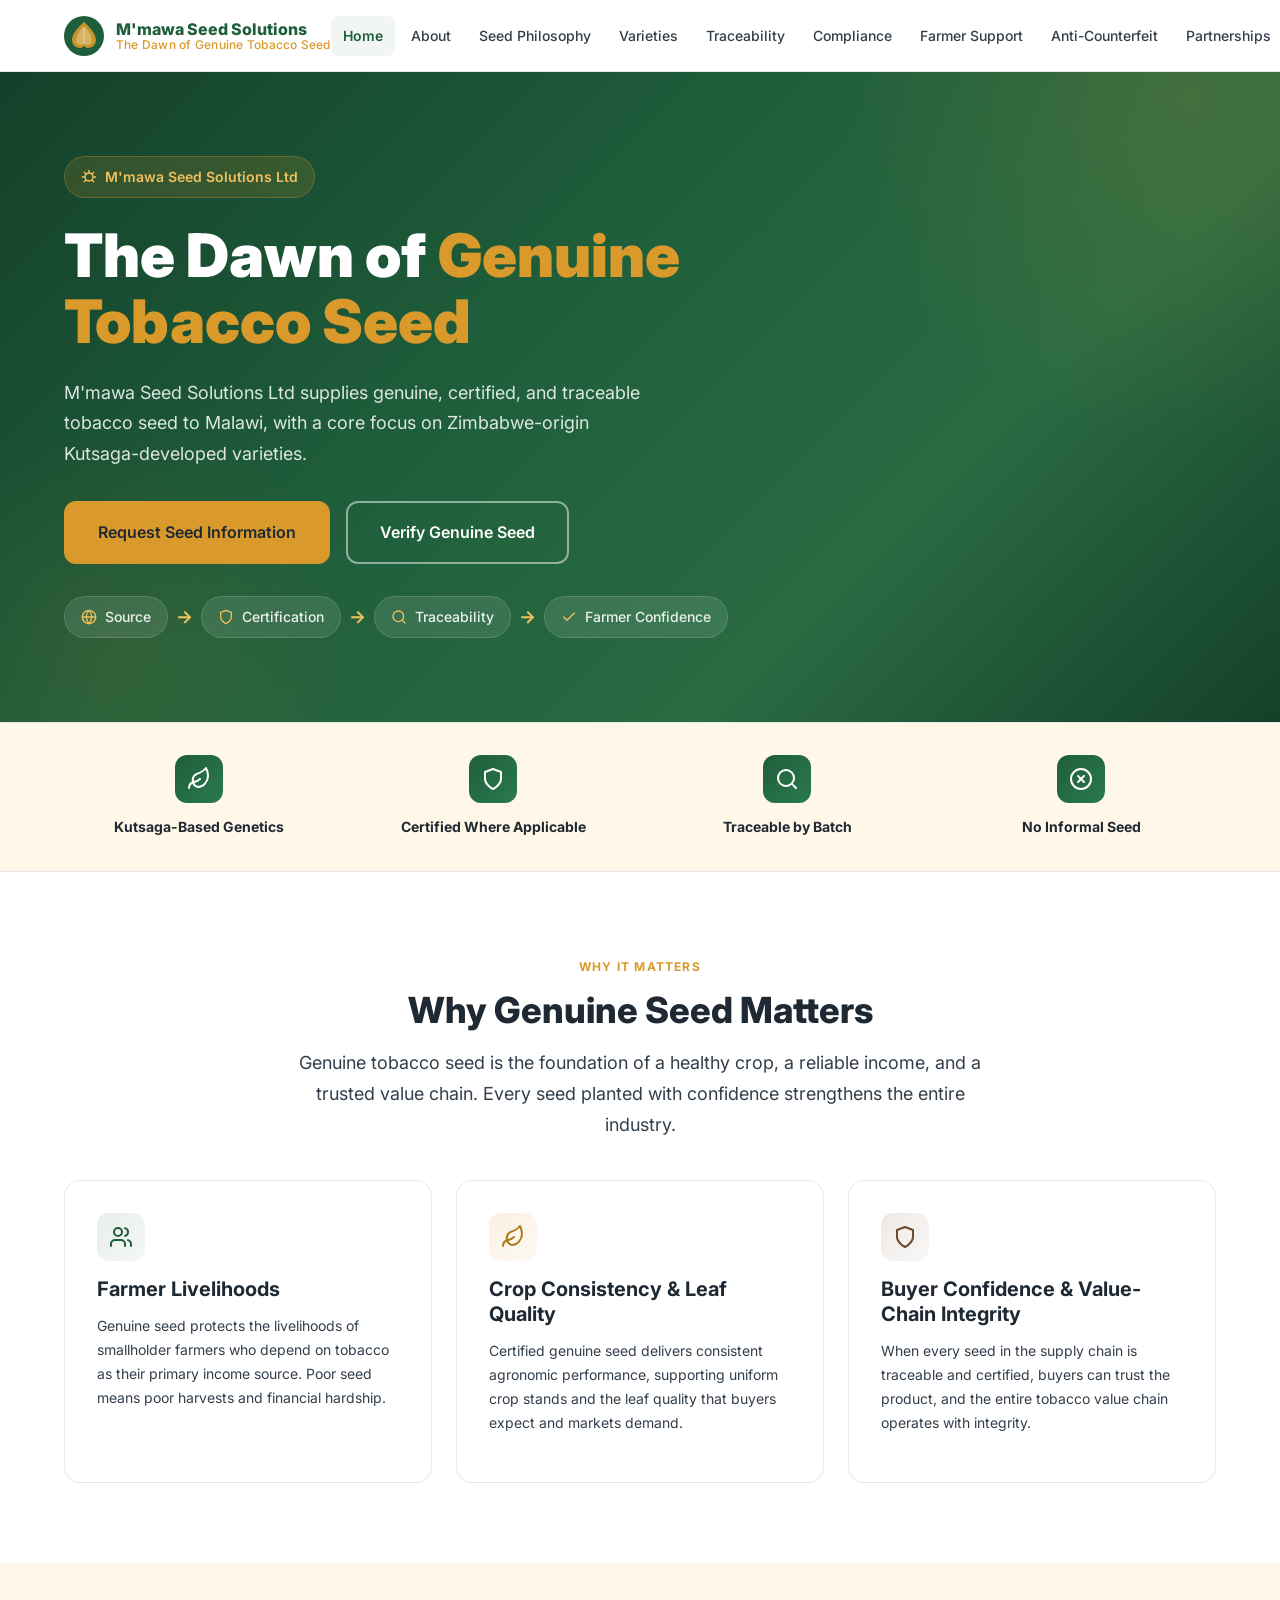
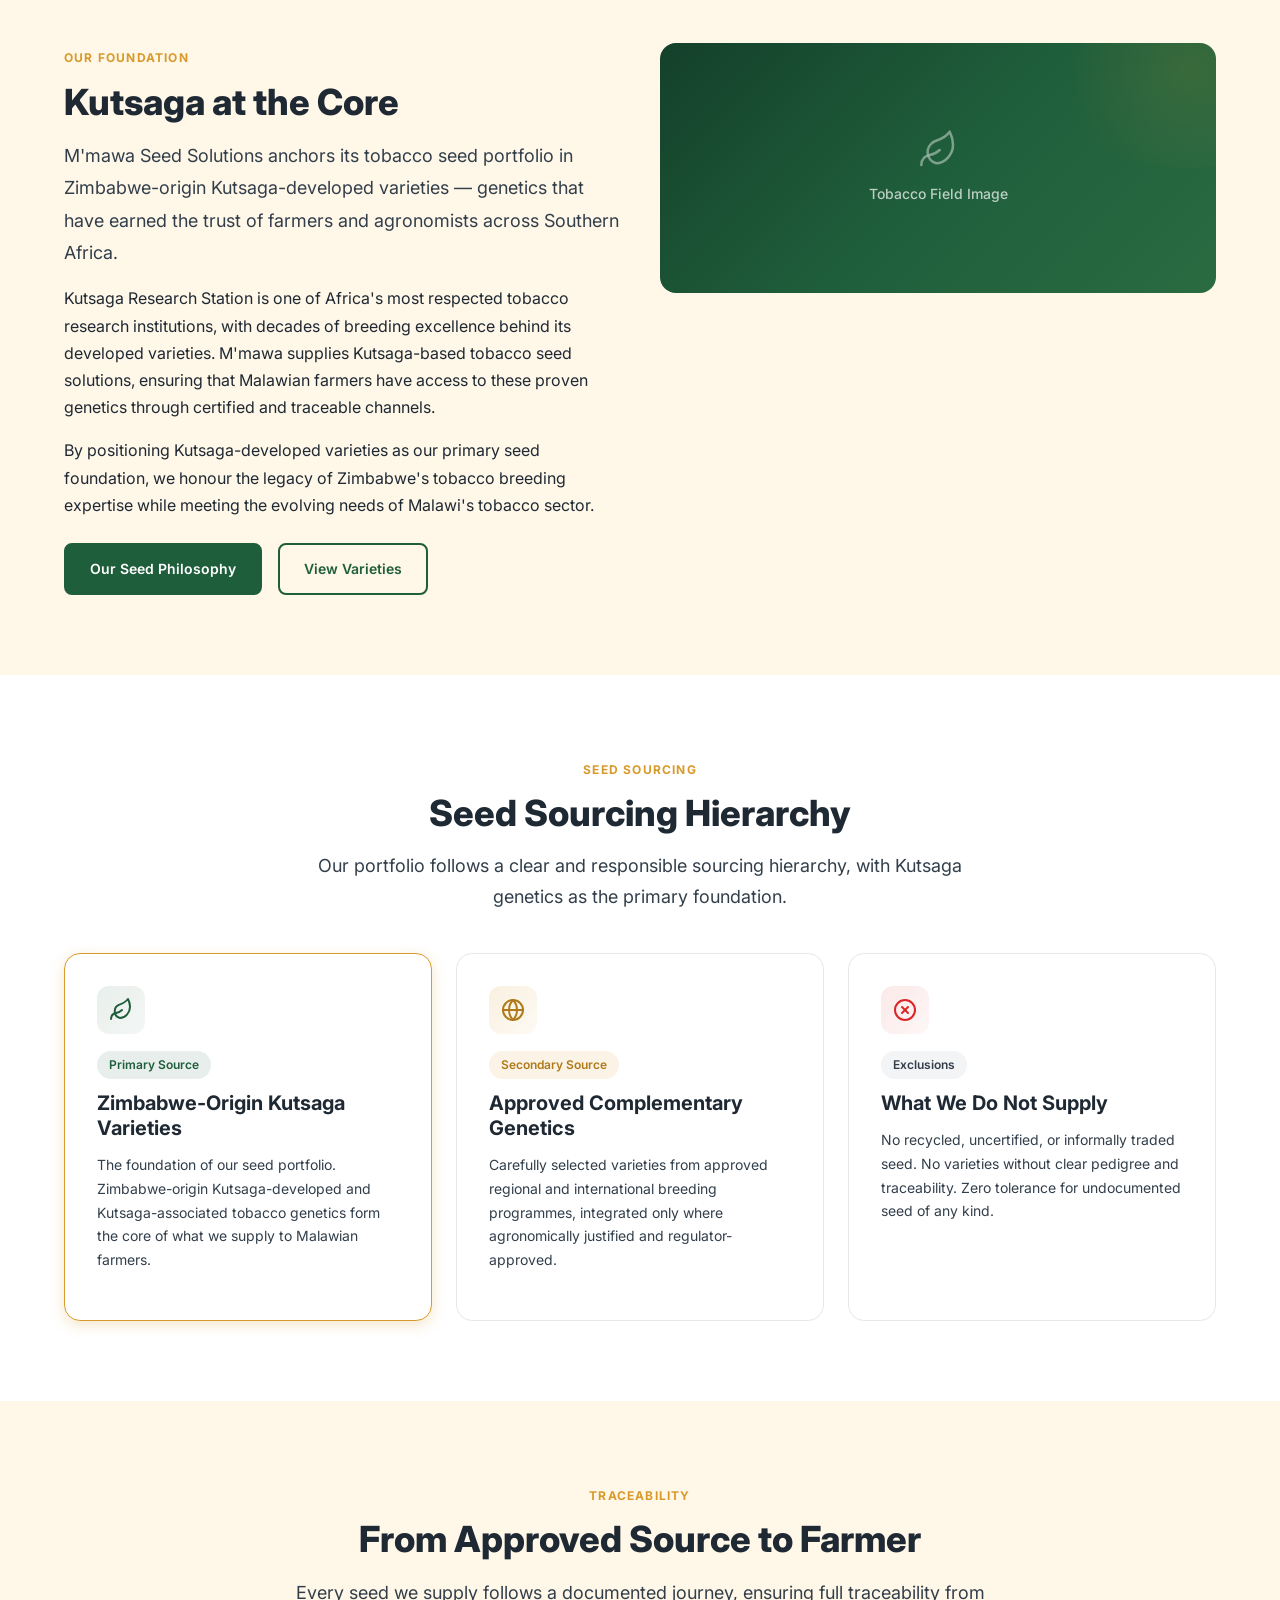
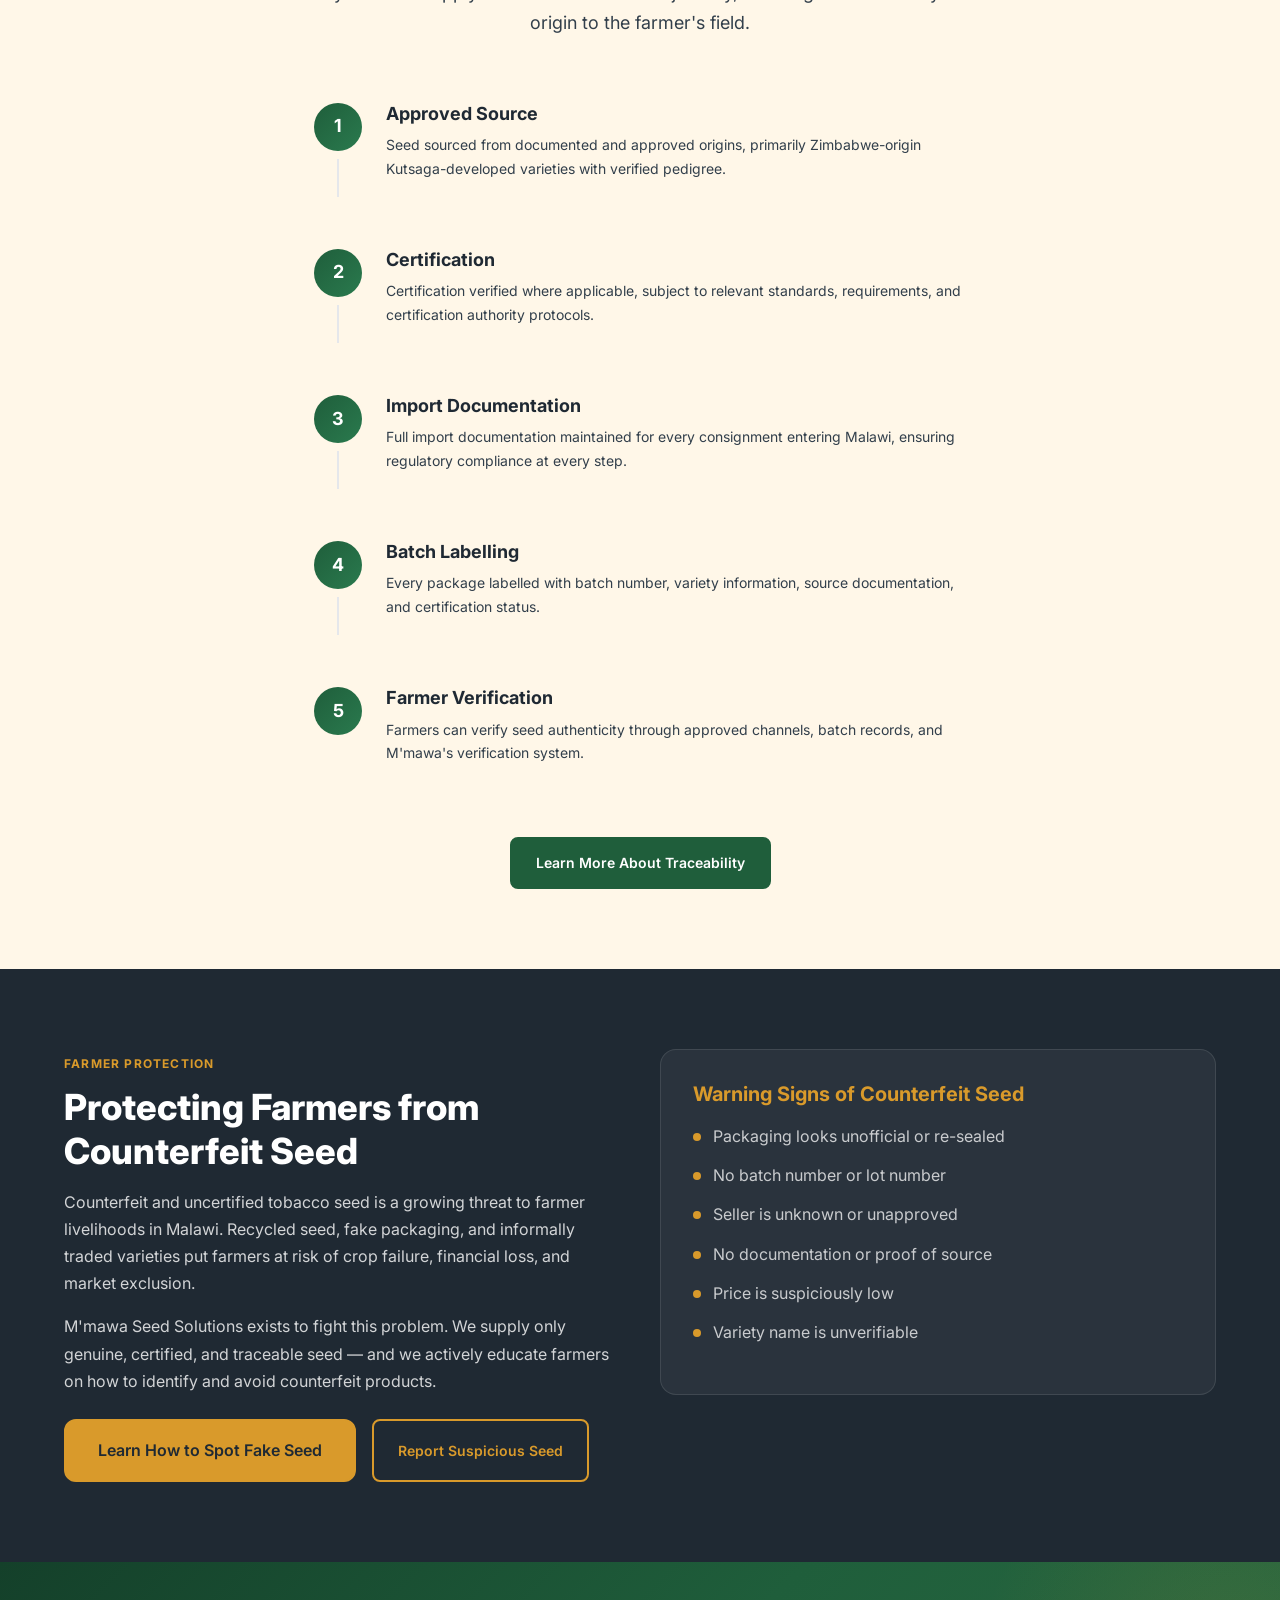
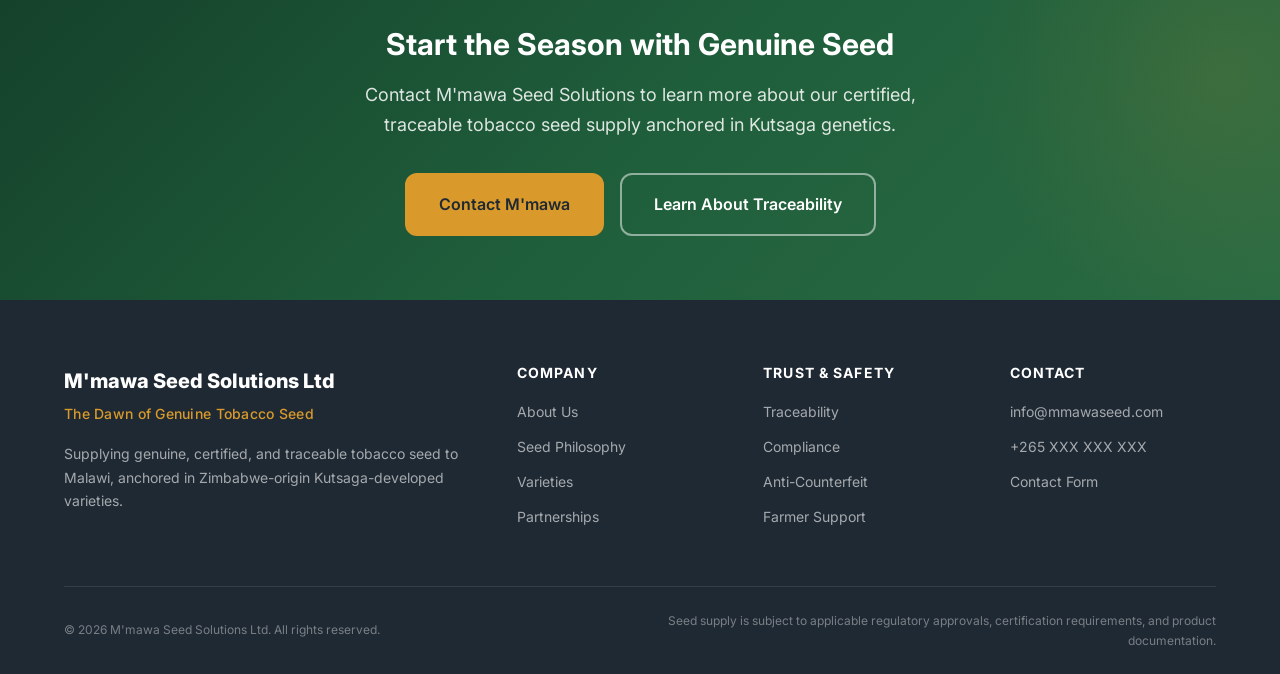
==== index.html @ 9f362e1d "Initial commit: Complete website for M'mawa Seed Solutions" ====
<!DOCTYPE html>
<html lang="en">
<head>
  <meta charset="UTF-8">
  <meta name="viewport" content="width=device-width, initial-scale=1.0">
  <title>M'mawa Seed Solutions Ltd | The Dawn of Genuine Tobacco Seed</title>
  <meta name="description" content="M'mawa Seed Solutions Ltd supplies genuine, certified, and traceable tobacco seed to Malawi, anchored in Zimbabwe-origin Kutsaga-developed varieties.">
  <meta property="og:title" content="M'mawa Seed Solutions Ltd | The Dawn of Genuine Tobacco Seed">
  <meta property="og:description" content="M'mawa Seed Solutions Ltd supplies genuine, certified, and traceable tobacco seed to Malawi, anchored in Zimbabwe-origin Kutsaga-developed varieties.">
  <meta property="og:type" content="website">
  <link rel="canonical" href="https://mmawaseed.com/index.html">
  <link rel="preconnect" href="https://fonts.googleapis.com">
  <link rel="preconnect" href="https://fonts.gstatic.com" crossorigin>
  <link href="https://fonts.googleapis.com/css2?family=Inter:wght@300;400;500;600;700;800;900&display=swap" rel="stylesheet">
  <link rel="stylesheet" href="assets/css/styles.css">
</head>
<body>
  <a href="#main-content" class="skip-link">Skip to main content</a>

  <!-- ══════════════════════════════════════════════════════════
       HEADER
       ══════════════════════════════════════════════════════════ -->
  <header class="site-header" role="banner">
    <div class="header-inner">
      <a href="index.html" class="logo" aria-label="M'mawa Seed Solutions - Home">
        <svg class="logo-icon" viewBox="0 0 40 40" fill="none" xmlns="http://www.w3.org/2000/svg" aria-hidden="true">
          <circle cx="20" cy="20" r="20" fill="#1F5E3B"/>
          <path d="M20 6C20 6 8 16 8 24C8 28.4183 11.5817 32 16 32C18.5 32 20 30 20 30C20 30 21.5 32 24 32C28.4183 32 32 28.4183 32 24C32 16 20 6 20 6Z" fill="#D99A2B" opacity="0.9"/>
          <path d="M20 10C20 10 12 18 12 24C12 26.7614 14.2386 29 17 29C18.8 29 20 27.5 20 27.5C20 27.5 21.2 29 23 29C25.7614 29 28 26.7614 28 24C28 18 20 10 20 10Z" fill="#FFF7E8" opacity="0.3"/>
          <line x1="20" y1="12" x2="20" y2="28" stroke="#FFF7E8" stroke-width="1" opacity="0.5"/>
        </svg>
        <div class="logo-text">
          <span class="logo-name">M'mawa Seed Solutions</span>
          <span class="logo-tagline">The Dawn of Genuine Tobacco Seed</span>
        </div>
      </a>

      <nav class="main-nav" role="navigation" aria-label="Main navigation">
        <ul>
          <li><a href="index.html">Home</a></li>
          <li><a href="about.html">About</a></li>
          <li><a href="seed-philosophy.html">Seed Philosophy</a></li>
          <li><a href="varieties.html">Varieties</a></li>
          <li><a href="traceability.html">Traceability</a></li>
          <li><a href="compliance.html">Compliance</a></li>
          <li><a href="farmer-support.html">Farmer Support</a></li>
          <li><a href="anti-counterfeit.html">Anti-Counterfeit</a></li>
          <li><a href="partnerships.html">Partnerships</a></li>
          <li><a href="contact.html">Contact</a></li>
        </ul>
      </nav>

      <button class="hamburger" id="hamburger" aria-label="Toggle navigation menu" aria-expanded="false" aria-controls="mobile-nav">
        <span></span>
        <span></span>
        <span></span>
      </button>
    </div>

    <nav class="mobile-nav" id="mobile-nav" role="navigation" aria-label="Mobile navigation">
      <ul>
        <li><a href="index.html">Home</a></li>
        <li><a href="about.html">About</a></li>
        <li><a href="seed-philosophy.html">Seed Philosophy</a></li>
        <li><a href="varieties.html">Varieties</a></li>
        <li><a href="traceability.html">Traceability</a></li>
        <li><a href="compliance.html">Compliance</a></li>
        <li><a href="farmer-support.html">Farmer Support</a></li>
        <li><a href="anti-counterfeit.html">Anti-Counterfeit</a></li>
        <li><a href="partnerships.html">Partnerships</a></li>
        <li><a href="contact.html">Contact</a></li>
      </ul>
    </nav>
  </header>

  <!-- ══════════════════════════════════════════════════════════
       MAIN CONTENT
       ══════════════════════════════════════════════════════════ -->
  <main id="main-content">

    <!-- ── HERO ─────────────────────────────────────────────── -->
    <section class="hero" aria-labelledby="hero-heading">
      <div class="hero-content">
        <div class="hero-label" aria-hidden="true">
          <svg xmlns="http://www.w3.org/2000/svg" width="16" height="16" viewBox="0 0 24 24" fill="none" stroke="currentColor" stroke-width="2" stroke-linecap="round" stroke-linejoin="round"><path d="M12 2v4"/><path d="m4.93 4.93 2.83 2.83"/><path d="M2 12h4"/><path d="m4.93 19.07 2.83-2.83"/><path d="M12 18a6 6 0 1 0 0-12 6 6 0 0 0 0 12z"/><path d="m19.07 4.93-2.83 2.83"/><path d="M22 12h-4"/><path d="m19.07 19.07-2.83-2.83"/></svg>
          M'mawa Seed Solutions Ltd
        </div>
        <h1 id="hero-heading">The Dawn of <span>Genuine Tobacco Seed</span></h1>
        <p class="hero-subtitle">M'mawa Seed Solutions Ltd supplies genuine, certified, and traceable tobacco seed to Malawi, with a core focus on Zimbabwe-origin Kutsaga-developed varieties.</p>
        <div class="btn-group">
          <a href="contact.html" class="btn btn--primary btn--large">Request Seed Information</a>
          <a href="traceability.html" class="btn btn--outline-light btn--large">Verify Genuine Seed</a>
        </div>

        <!-- Pipeline flow -->
        <div class="hero-pipeline" aria-label="Seed supply pipeline: Source to Certification to Traceability to Farmer Confidence">
          <div class="pipeline-step">
            <svg xmlns="http://www.w3.org/2000/svg" width="16" height="16" viewBox="0 0 24 24" fill="none" stroke="currentColor" stroke-width="2" stroke-linecap="round" stroke-linejoin="round"><circle cx="12" cy="12" r="10"/><path d="M12 2a14.5 14.5 0 0 0 0 20 14.5 14.5 0 0 0 0-20"/><path d="M2 12h20"/></svg>
            Source
          </div>
          <span class="pipeline-arrow" aria-hidden="true">→</span>
          <div class="pipeline-step">
            <svg xmlns="http://www.w3.org/2000/svg" width="16" height="16" viewBox="0 0 24 24" fill="none" stroke="currentColor" stroke-width="2" stroke-linecap="round" stroke-linejoin="round"><path d="M12 22s8-4 8-10V5l-8-3-8 3v7c0 6 8 10 8 10z"/></svg>
            Certification
          </div>
          <span class="pipeline-arrow" aria-hidden="true">→</span>
          <div class="pipeline-step">
            <svg xmlns="http://www.w3.org/2000/svg" width="16" height="16" viewBox="0 0 24 24" fill="none" stroke="currentColor" stroke-width="2" stroke-linecap="round" stroke-linejoin="round"><circle cx="11" cy="11" r="8"/><line x1="21" y1="21" x2="16.65" y2="16.65"/></svg>
            Traceability
          </div>
          <span class="pipeline-arrow" aria-hidden="true">→</span>
          <div class="pipeline-step">
            <svg xmlns="http://www.w3.org/2000/svg" width="16" height="16" viewBox="0 0 24 24" fill="none" stroke="currentColor" stroke-width="2" stroke-linecap="round" stroke-linejoin="round"><polyline points="20 6 9 17 4 12"/></svg>
            Farmer Confidence
          </div>
        </div>
      </div>
    </section>

    <!-- ── TRUST STRIP ──────────────────────────────────────── -->
    <section class="trust-strip" aria-label="Trust indicators">
      <div class="container">
        <div class="trust-badges">
          <div class="trust-badge reveal">
            <div class="trust-badge-icon">
              <svg xmlns="http://www.w3.org/2000/svg" width="24" height="24" viewBox="0 0 24 24" fill="none" stroke="currentColor" stroke-width="2" stroke-linecap="round" stroke-linejoin="round"><path d="M11 20A7 7 0 0 1 9.8 6.9C15.5 4.9 17 3.5 19 1c1 2 2 4.5 2 8 0 5.5-4.78 11-10 11Z"/><path d="M2 21c0-3 1.85-5.36 5.08-6C9.5 14.52 12 13 13 12"/></svg>
            </div>
            <span class="trust-badge-title">Kutsaga-Based Genetics</span>
          </div>
          <div class="trust-badge reveal">
            <div class="trust-badge-icon">
              <svg xmlns="http://www.w3.org/2000/svg" width="24" height="24" viewBox="0 0 24 24" fill="none" stroke="currentColor" stroke-width="2" stroke-linecap="round" stroke-linejoin="round"><path d="M12 22s8-4 8-10V5l-8-3-8 3v7c0 6 8 10 8 10z"/></svg>
            </div>
            <span class="trust-badge-title">Certified Where Applicable</span>
          </div>
          <div class="trust-badge reveal">
            <div class="trust-badge-icon">
              <svg xmlns="http://www.w3.org/2000/svg" width="24" height="24" viewBox="0 0 24 24" fill="none" stroke="currentColor" stroke-width="2" stroke-linecap="round" stroke-linejoin="round"><circle cx="11" cy="11" r="8"/><line x1="21" y1="21" x2="16.65" y2="16.65"/></svg>
            </div>
            <span class="trust-badge-title">Traceable by Batch</span>
          </div>
          <div class="trust-badge reveal">
            <div class="trust-badge-icon">
              <svg xmlns="http://www.w3.org/2000/svg" width="24" height="24" viewBox="0 0 24 24" fill="none" stroke="currentColor" stroke-width="2" stroke-linecap="round" stroke-linejoin="round"><circle cx="12" cy="12" r="10"/><path d="m15 9-6 6"/><path d="m9 9 6 6"/></svg>
            </div>
            <span class="trust-badge-title">No Informal Seed</span>
          </div>
        </div>
      </div>
    </section>

    <!-- ── WHY GENUINE SEED MATTERS ─────────────────────────── -->
    <section class="section" aria-labelledby="why-genuine-heading">
      <div class="container">
        <div class="text-center reveal">
          <span class="section-label">Why It Matters</span>
          <h2 class="section-title" id="why-genuine-heading">Why Genuine Seed Matters</h2>
          <p class="section-subtitle centered">Genuine tobacco seed is the foundation of a healthy crop, a reliable income, and a trusted value chain. Every seed planted with confidence strengthens the entire industry.</p>
        </div>

        <div class="card-grid card-grid--3" style="margin-top: var(--space-10);">
          <div class="card reveal">
            <div class="card-icon">
              <svg xmlns="http://www.w3.org/2000/svg" width="24" height="24" viewBox="0 0 24 24" fill="none" stroke="currentColor" stroke-width="2" stroke-linecap="round" stroke-linejoin="round"><path d="M16 21v-2a4 4 0 0 0-4-4H6a4 4 0 0 0-4 4v2"/><circle cx="9" cy="7" r="4"/><path d="M22 21v-2a4 4 0 0 0-3-3.87"/><path d="M16 3.13a4 4 0 0 1 0 7.75"/></svg>
            </div>
            <h3>Farmer Livelihoods</h3>
            <p>Genuine seed protects the livelihoods of smallholder farmers who depend on tobacco as their primary income source. Poor seed means poor harvests and financial hardship.</p>
          </div>
          <div class="card reveal">
            <div class="card-icon card-icon--gold">
              <svg xmlns="http://www.w3.org/2000/svg" width="24" height="24" viewBox="0 0 24 24" fill="none" stroke="currentColor" stroke-width="2" stroke-linecap="round" stroke-linejoin="round"><path d="M11 20A7 7 0 0 1 9.8 6.9C15.5 4.9 17 3.5 19 1c1 2 2 4.5 2 8 0 5.5-4.78 11-10 11Z"/><path d="M2 21c0-3 1.85-5.36 5.08-6C9.5 14.52 12 13 13 12"/></svg>
            </div>
            <h3>Crop Consistency &amp; Leaf Quality</h3>
            <p>Certified genuine seed delivers consistent agronomic performance, supporting uniform crop stands and the leaf quality that buyers expect and markets demand.</p>
          </div>
          <div class="card reveal">
            <div class="card-icon card-icon--brown">
              <svg xmlns="http://www.w3.org/2000/svg" width="24" height="24" viewBox="0 0 24 24" fill="none" stroke="currentColor" stroke-width="2" stroke-linecap="round" stroke-linejoin="round"><path d="M12 22s8-4 8-10V5l-8-3-8 3v7c0 6 8 10 8 10z"/></svg>
            </div>
            <h3>Buyer Confidence &amp; Value-Chain Integrity</h3>
            <p>When every seed in the supply chain is traceable and certified, buyers can trust the product, and the entire tobacco value chain operates with integrity.</p>
          </div>
        </div>
      </div>
    </section>

    <!-- ── KUTSAGA AT THE CORE ──────────────────────────────── -->
    <section class="section section--cream" aria-labelledby="kutsaga-heading">
      <div class="container">
        <div class="layout-2col">
          <div class="reveal">
            <span class="section-label">Our Foundation</span>
            <h2 class="section-title" id="kutsaga-heading">Kutsaga at the Core</h2>
            <p class="lead">M'mawa Seed Solutions anchors its tobacco seed portfolio in Zimbabwe-origin Kutsaga-developed varieties — genetics that have earned the trust of farmers and agronomists across Southern Africa.</p>
            <p>Kutsaga Research Station is one of Africa's most respected tobacco research institutions, with decades of breeding excellence behind its developed varieties. M'mawa supplies Kutsaga-based tobacco seed solutions, ensuring that Malawian farmers have access to these proven genetics through certified and traceable channels.</p>
            <p>By positioning Kutsaga-developed varieties as our primary seed foundation, we honour the legacy of Zimbabwe's tobacco breeding expertise while meeting the evolving needs of Malawi's tobacco sector.</p>
            <div class="btn-group" style="margin-top: var(--space-6);">
              <a href="seed-philosophy.html" class="btn btn--secondary">Our Seed Philosophy</a>
              <a href="varieties.html" class="btn btn--outline">View Varieties</a>
            </div>
          </div>
          <div class="reveal">
            <div class="img-placeholder" role="img" aria-label="Tobacco field image placeholder">
              <svg xmlns="http://www.w3.org/2000/svg" width="40" height="40" viewBox="0 0 24 24" fill="none" stroke="currentColor" stroke-width="1.5" stroke-linecap="round" stroke-linejoin="round"><path d="M11 20A7 7 0 0 1 9.8 6.9C15.5 4.9 17 3.5 19 1c1 2 2 4.5 2 8 0 5.5-4.78 11-10 11Z"/><path d="M2 21c0-3 1.85-5.36 5.08-6C9.5 14.52 12 13 13 12"/></svg>
              <span>Tobacco Field Image</span>
            </div>
          </div>
        </div>
      </div>
    </section>

    <!-- ── SEED SOURCING HIERARCHY ──────────────────────────── -->
    <section class="section" aria-labelledby="sourcing-heading">
      <div class="container">
        <div class="text-center reveal">
          <span class="section-label">Seed Sourcing</span>
          <h2 class="section-title" id="sourcing-heading">Seed Sourcing Hierarchy</h2>
          <p class="section-subtitle centered">Our portfolio follows a clear and responsible sourcing hierarchy, with Kutsaga genetics as the primary foundation.</p>
        </div>

        <div class="card-grid card-grid--3" style="margin-top: var(--space-10);">
          <!-- Primary Source -->
          <div class="card card--highlighted reveal">
            <div class="card-icon">
              <svg xmlns="http://www.w3.org/2000/svg" width="24" height="24" viewBox="0 0 24 24" fill="none" stroke="currentColor" stroke-width="2" stroke-linecap="round" stroke-linejoin="round"><path d="M11 20A7 7 0 0 1 9.8 6.9C15.5 4.9 17 3.5 19 1c1 2 2 4.5 2 8 0 5.5-4.78 11-10 11Z"/><path d="M2 21c0-3 1.85-5.36 5.08-6C9.5 14.52 12 13 13 12"/></svg>
            </div>
            <span class="card-tag card-tag--green">Primary Source</span>
            <h3>Zimbabwe-Origin Kutsaga Varieties</h3>
            <p>The foundation of our seed portfolio. Zimbabwe-origin Kutsaga-developed and Kutsaga-associated tobacco genetics form the core of what we supply to Malawian farmers.</p>
          </div>

          <!-- Secondary Source -->
          <div class="card reveal">
            <div class="card-icon card-icon--gold">
              <svg xmlns="http://www.w3.org/2000/svg" width="24" height="24" viewBox="0 0 24 24" fill="none" stroke="currentColor" stroke-width="2" stroke-linecap="round" stroke-linejoin="round"><circle cx="12" cy="12" r="10"/><path d="M12 2a14.5 14.5 0 0 0 0 20 14.5 14.5 0 0 0 0-20"/><path d="M2 12h20"/></svg>
            </div>
            <span class="card-tag card-tag--gold">Secondary Source</span>
            <h3>Approved Complementary Genetics</h3>
            <p>Carefully selected varieties from approved regional and international breeding programmes, integrated only where agronomically justified and regulator-approved.</p>
          </div>

          <!-- Exclusions -->
          <div class="card reveal">
            <div class="card-icon card-icon--red">
              <svg xmlns="http://www.w3.org/2000/svg" width="24" height="24" viewBox="0 0 24 24" fill="none" stroke="currentColor" stroke-width="2" stroke-linecap="round" stroke-linejoin="round"><circle cx="12" cy="12" r="10"/><path d="m15 9-6 6"/><path d="m9 9 6 6"/></svg>
            </div>
            <span class="card-tag card-tag--gray">Exclusions</span>
            <h3>What We Do Not Supply</h3>
            <p>No recycled, uncertified, or informally traded seed. No varieties without clear pedigree and traceability. Zero tolerance for undocumented seed of any kind.</p>
          </div>
        </div>
      </div>
    </section>

    <!-- ── TRACEABILITY PROCESS ─────────────────────────────── -->
    <section class="section section--cream" aria-labelledby="trace-heading">
      <div class="container">
        <div class="text-center reveal">
          <span class="section-label">Traceability</span>
          <h2 class="section-title" id="trace-heading">From Approved Source to Farmer</h2>
          <p class="section-subtitle centered">Every seed we supply follows a documented journey, ensuring full traceability from origin to the farmer's field.</p>
        </div>

        <div class="process" style="max-width: 700px; margin: var(--space-10) auto 0;">
          <div class="process-step reveal">
            <div class="process-step-marker">
              <div class="process-step-number">1</div>
              <div class="process-step-line"></div>
            </div>
            <div class="process-step-content">
              <h3>Approved Source</h3>
              <p>Seed sourced from documented and approved origins, primarily Zimbabwe-origin Kutsaga-developed varieties with verified pedigree.</p>
            </div>
          </div>
          <div class="process-step reveal">
            <div class="process-step-marker">
              <div class="process-step-number">2</div>
              <div class="process-step-line"></div>
            </div>
            <div class="process-step-content">
              <h3>Certification</h3>
              <p>Certification verified where applicable, subject to relevant standards, requirements, and certification authority protocols.</p>
            </div>
          </div>
          <div class="process-step reveal">
            <div class="process-step-marker">
              <div class="process-step-number">3</div>
              <div class="process-step-line"></div>
            </div>
            <div class="process-step-content">
              <h3>Import Documentation</h3>
              <p>Full import documentation maintained for every consignment entering Malawi, ensuring regulatory compliance at every step.</p>
            </div>
          </div>
          <div class="process-step reveal">
            <div class="process-step-marker">
              <div class="process-step-number">4</div>
              <div class="process-step-line"></div>
            </div>
            <div class="process-step-content">
              <h3>Batch Labelling</h3>
              <p>Every package labelled with batch number, variety information, source documentation, and certification status.</p>
            </div>
          </div>
          <div class="process-step reveal">
            <div class="process-step-marker">
              <div class="process-step-number">5</div>
              <div class="process-step-line"></div>
            </div>
            <div class="process-step-content">
              <h3>Farmer Verification</h3>
              <p>Farmers can verify seed authenticity through approved channels, batch records, and M'mawa's verification system.</p>
            </div>
          </div>
        </div>

        <div class="text-center reveal" style="margin-top: var(--space-8);">
          <a href="traceability.html" class="btn btn--secondary">Learn More About Traceability</a>
        </div>
      </div>
    </section>

    <!-- ── PROTECTING FARMERS FROM COUNTERFEIT SEED ─────────── -->
    <section class="section section--dark" aria-labelledby="counterfeit-heading">
      <div class="container">
        <div class="layout-2col">
          <div class="reveal">
            <span class="section-label">Farmer Protection</span>
            <h2 class="section-title" id="counterfeit-heading" style="color: var(--white);">Protecting Farmers from Counterfeit Seed</h2>
            <p style="color: rgba(255,255,255,0.8);">Counterfeit and uncertified tobacco seed is a growing threat to farmer livelihoods in Malawi. Recycled seed, fake packaging, and informally traded varieties put farmers at risk of crop failure, financial loss, and market exclusion.</p>
            <p style="color: rgba(255,255,255,0.8);">M'mawa Seed Solutions exists to fight this problem. We supply only genuine, certified, and traceable seed — and we actively educate farmers on how to identify and avoid counterfeit products.</p>
            <div class="btn-group" style="margin-top: var(--space-6);">
              <a href="anti-counterfeit.html" class="btn btn--primary btn--large">Learn How to Spot Fake Seed</a>
              <a href="contact.html" class="btn btn--outline-gold">Report Suspicious Seed</a>
            </div>
          </div>
          <div class="reveal">
            <div class="card" style="background: rgba(255,255,255,0.05); border-color: rgba(255,255,255,0.1);">
              <h3 style="color: var(--dawn-gold); margin-bottom: var(--space-4);">Warning Signs of Counterfeit Seed</h3>
              <ul class="content-list" style="padding-left: 0;">
                <li style="color: rgba(255,255,255,0.75);">Packaging looks unofficial or re-sealed</li>
                <li style="color: rgba(255,255,255,0.75);">No batch number or lot number</li>
                <li style="color: rgba(255,255,255,0.75);">Seller is unknown or unapproved</li>
                <li style="color: rgba(255,255,255,0.75);">No documentation or proof of source</li>
                <li style="color: rgba(255,255,255,0.75);">Price is suspiciously low</li>
                <li style="color: rgba(255,255,255,0.75);">Variety name is unverifiable</li>
              </ul>
            </div>
          </div>
        </div>
      </div>
    </section>

    <!-- ── FINAL CTA ────────────────────────────────────────── -->
    <section class="cta-section" aria-labelledby="final-cta-heading">
      <div class="container text-center">
        <h2 id="final-cta-heading">Start the Season with Genuine Seed</h2>
        <p>Contact M'mawa Seed Solutions to learn more about our certified, traceable tobacco seed supply anchored in Kutsaga genetics.</p>
        <div class="btn-group" style="justify-content: center;">
          <a href="contact.html" class="btn btn--primary btn--large">Contact M'mawa</a>
          <a href="traceability.html" class="btn btn--outline-light btn--large">Learn About Traceability</a>
        </div>
      </div>
    </section>

  </main>

  <!-- ══════════════════════════════════════════════════════════
       FOOTER
       ══════════════════════════════════════════════════════════ -->
  <footer class="site-footer" role="contentinfo">
    <div class="container">
      <div class="footer-grid">
        <div class="footer-brand">
          <div class="logo-name">M'mawa Seed Solutions Ltd</div>
          <div class="logo-tagline">The Dawn of Genuine Tobacco Seed</div>
          <p>Supplying genuine, certified, and traceable tobacco seed to Malawi, anchored in Zimbabwe-origin Kutsaga-developed varieties.</p>
        </div>
        <div>
          <h4 class="footer-heading">Company</h4>
          <ul class="footer-links">
            <li><a href="about.html">About Us</a></li>
            <li><a href="seed-philosophy.html">Seed Philosophy</a></li>
            <li><a href="varieties.html">Varieties</a></li>
            <li><a href="partnerships.html">Partnerships</a></li>
          </ul>
        </div>
        <div>
          <h4 class="footer-heading">Trust &amp; Safety</h4>
          <ul class="footer-links">
            <li><a href="traceability.html">Traceability</a></li>
            <li><a href="compliance.html">Compliance</a></li>
            <li><a href="anti-counterfeit.html">Anti-Counterfeit</a></li>
            <li><a href="farmer-support.html">Farmer Support</a></li>
          </ul>
        </div>
        <div>
          <h4 class="footer-heading">Contact</h4>
          <ul class="footer-links">
            <li><a href="mailto:info@mmawaseed.com">info@mmawaseed.com</a></li>
            <li><a href="tel:+265XXXXXXXX">+265 XXX XXX XXX</a></li>
            <li><a href="contact.html">Contact Form</a></li>
          </ul>
        </div>
      </div>
      <div class="footer-bottom">
        <div class="footer-copyright">
          &copy; <span class="js-year"></span> M'mawa Seed Solutions Ltd. All rights reserved.
        </div>
        <div class="footer-compliance">
          Seed supply is subject to applicable regulatory approvals, certification requirements, and product documentation.
        </div>
      </div>
    </div>
  </footer>

  <script src="assets/js/main.js"></script>
</body>
</html>
---- assets/css/styles.css ----
/* ============================================================
   M'mawa Seed Solutions Ltd — Master Stylesheet
   The Dawn of Genuine Tobacco Seed
   ============================================================ */

/* ── Google Fonts (optional, falls back to system fonts) ───── */
@import url('https://fonts.googleapis.com/css2?family=Inter:wght@300;400;500;600;700;800;900&display=swap');

/* ============================================================
   1. CSS CUSTOM PROPERTIES (Design Tokens)
   ============================================================ */
:root {
  /* Brand colours */
  --dawn-gold:        #D99A2B;
  --dawn-gold-light:  #F0C05E;
  --dawn-gold-dark:   #B07A1A;
  --deep-green:       #1F5E3B;
  --deep-green-light: #2A7A4E;
  --deep-green-dark:  #14402A;
  --earth-brown:      #6B4A2D;
  --earth-brown-light:#8A6340;
  --warm-cream:       #FFF7E8;
  --charcoal:         #1F2933;
  --charcoal-light:   #323F4B;
  --white:            #FFFFFF;
  --light-border:     #E5E7EB;
  --light-gray:       #F3F4F6;
  --medium-gray:      #9CA3AF;
  --error-red:        #DC2626;
  --success-green:    #16A34A;

  /* Typography */
  --font-family: 'Inter', 'Segoe UI', Roboto, Helvetica, Arial, sans-serif;
  --font-size-xs:   0.75rem;
  --font-size-sm:   0.875rem;
  --font-size-base: 1rem;
  --font-size-lg:   1.125rem;
  --font-size-xl:   1.25rem;
  --font-size-2xl:  1.5rem;
  --font-size-3xl:  1.875rem;
  --font-size-4xl:  2.25rem;
  --font-size-5xl:  3rem;
  --font-size-6xl:  3.75rem;

  /* Spacing */
  --space-1:  0.25rem;
  --space-2:  0.5rem;
  --space-3:  0.75rem;
  --space-4:  1rem;
  --space-5:  1.25rem;
  --space-6:  1.5rem;
  --space-8:  2rem;
  --space-10: 2.5rem;
  --space-12: 3rem;
  --space-16: 4rem;
  --space-20: 5rem;
  --space-24: 6rem;

  /* Layout */
  --max-width:      1200px;
  --max-width-narrow: 800px;
  --header-height:  72px;
  --border-radius:  8px;
  --border-radius-lg: 12px;
  --border-radius-xl: 16px;
  --border-radius-full: 9999px;

  /* Shadows */
  --shadow-sm:  0 1px 2px rgba(31,41,51,0.05);
  --shadow-md:  0 4px 6px rgba(31,41,51,0.07), 0 2px 4px rgba(31,41,51,0.05);
  --shadow-lg:  0 10px 15px rgba(31,41,51,0.08), 0 4px 6px rgba(31,41,51,0.04);
  --shadow-xl:  0 20px 25px rgba(31,41,51,0.1), 0 8px 10px rgba(31,41,51,0.04);
  --shadow-gold: 0 4px 14px rgba(217,154,43,0.25);

  /* Transitions */
  --transition-fast: 150ms ease;
  --transition-base: 250ms ease;
  --transition-slow: 400ms ease;
}

/* ============================================================
   2. RESET & BASE STYLES
   ============================================================ */
*,
*::before,
*::after {
  margin: 0;
  padding: 0;
  box-sizing: border-box;
}

html {
  scroll-behavior: smooth;
  font-size: 16px;
  -webkit-text-size-adjust: 100%;
}

body {
  font-family: var(--font-family);
  font-size: var(--font-size-base);
  line-height: 1.7;
  color: var(--charcoal);
  background-color: var(--white);
  -webkit-font-smoothing: antialiased;
  -moz-osx-font-smoothing: grayscale;
  overflow-x: hidden;
}

img {
  max-width: 100%;
  height: auto;
  display: block;
}

a {
  color: var(--deep-green);
  text-decoration: none;
  transition: color var(--transition-fast);
}

a:hover {
  color: var(--dawn-gold);
}

ul, ol {
  list-style: none;
}

button {
  cursor: pointer;
  font-family: inherit;
  border: none;
  background: none;
}

input, select, textarea {
  font-family: inherit;
  font-size: inherit;
}

/* ============================================================
   3. UTILITY CLASSES
   ============================================================ */
.container {
  width: 100%;
  max-width: var(--max-width);
  margin: 0 auto;
  padding: 0 var(--space-6);
}

.container--narrow {
  max-width: var(--max-width-narrow);
}

.sr-only {
  position: absolute;
  width: 1px;
  height: 1px;
  padding: 0;
  margin: -1px;
  overflow: hidden;
  clip: rect(0, 0, 0, 0);
  border: 0;
}

.text-center { text-align: center; }
.text-left   { text-align: left; }

.section {
  padding: var(--space-20) 0;
}

.section--cream {
  background-color: var(--warm-cream);
}

.section--dark {
  background-color: var(--charcoal);
  color: var(--white);
}

.section--green {
  background-color: var(--deep-green);
  color: var(--white);
}

.section--light {
  background-color: var(--light-gray);
}

.section-label {
  display: inline-block;
  font-size: var(--font-size-xs);
  font-weight: 700;
  text-transform: uppercase;
  letter-spacing: 0.1em;
  color: var(--dawn-gold);
  margin-bottom: var(--space-3);
}

.section-title {
  font-size: var(--font-size-3xl);
  font-weight: 800;
  line-height: 1.2;
  margin-bottom: var(--space-4);
  color: var(--charcoal);
}

.section--dark .section-title,
.section--green .section-title {
  color: var(--white);
}

.section-subtitle {
  font-size: var(--font-size-lg);
  color: var(--charcoal-light);
  max-width: 700px;
  line-height: 1.7;
}

.section--dark .section-subtitle,
.section--green .section-subtitle {
  color: rgba(255,255,255,0.85);
}

.section-subtitle.centered {
  margin-left: auto;
  margin-right: auto;
}

/* Reveal animation */
.reveal {
  opacity: 0;
  transform: translateY(30px);
  transition: opacity 0.7s ease, transform 0.7s ease;
}

.reveal.revealed {
  opacity: 1;
  transform: translateY(0);
}

/* ============================================================
   4. TYPOGRAPHY
   ============================================================ */
h1, h2, h3, h4, h5, h6 {
  line-height: 1.25;
  font-weight: 700;
  color: var(--charcoal);
}

h1 { font-size: var(--font-size-5xl); }
h2 { font-size: var(--font-size-3xl); }
h3 { font-size: var(--font-size-2xl); }
h4 { font-size: var(--font-size-xl); }
h5 { font-size: var(--font-size-lg); }
h6 { font-size: var(--font-size-base); }

p {
  margin-bottom: var(--space-4);
}

.lead {
  font-size: var(--font-size-lg);
  color: var(--charcoal-light);
  line-height: 1.8;
}

/* ============================================================
   5. BUTTONS
   ============================================================ */
.btn {
  display: inline-flex;
  align-items: center;
  justify-content: center;
  gap: var(--space-2);
  padding: var(--space-3) var(--space-6);
  font-size: var(--font-size-sm);
  font-weight: 600;
  border-radius: var(--border-radius);
  transition: all var(--transition-base);
  text-decoration: none;
  border: 2px solid transparent;
  white-space: nowrap;
}

.btn:focus-visible {
  outline: 3px solid var(--dawn-gold);
  outline-offset: 2px;
}

.btn--primary {
  background: var(--dawn-gold);
  color: var(--charcoal);
  border-color: var(--dawn-gold);
}
.btn--primary:hover {
  background: var(--dawn-gold-dark);
  border-color: var(--dawn-gold-dark);
  color: var(--white);
  box-shadow: var(--shadow-gold);
  transform: translateY(-2px);
}

.btn--secondary {
  background: var(--deep-green);
  color: var(--white);
  border-color: var(--deep-green);
}
.btn--secondary:hover {
  background: var(--deep-green-light);
  border-color: var(--deep-green-light);
  box-shadow: var(--shadow-lg);
  transform: translateY(-2px);
}

.btn--outline {
  background: transparent;
  color: var(--deep-green);
  border-color: var(--deep-green);
}
.btn--outline:hover {
  background: var(--deep-green);
  color: var(--white);
  transform: translateY(-2px);
}

.btn--outline-light {
  background: transparent;
  color: var(--white);
  border-color: rgba(255,255,255,0.5);
}
.btn--outline-light:hover {
  background: var(--white);
  color: var(--charcoal);
  transform: translateY(-2px);
}

.btn--outline-gold {
  background: transparent;
  color: var(--dawn-gold);
  border-color: var(--dawn-gold);
}
.btn--outline-gold:hover {
  background: var(--dawn-gold);
  color: var(--charcoal);
  transform: translateY(-2px);
}

.btn--large {
  padding: var(--space-4) var(--space-8);
  font-size: var(--font-size-base);
  border-radius: var(--border-radius-lg);
}

.btn--small {
  padding: var(--space-2) var(--space-4);
  font-size: var(--font-size-xs);
}

.btn-group {
  display: flex;
  flex-wrap: wrap;
  gap: var(--space-4);
}

/* ============================================================
   6. HEADER & NAVIGATION
   ============================================================ */
.site-header {
  position: sticky;
  top: 0;
  z-index: 1000;
  background: rgba(255,255,255,0.97);
  backdrop-filter: blur(12px);
  -webkit-backdrop-filter: blur(12px);
  border-bottom: 1px solid var(--light-border);
  height: var(--header-height);
  transition: box-shadow var(--transition-base);
}

.site-header.scrolled {
  box-shadow: var(--shadow-md);
}

.header-inner {
  display: flex;
  align-items: center;
  justify-content: space-between;
  height: var(--header-height);
  max-width: var(--max-width);
  margin: 0 auto;
  padding: 0 var(--space-6);
}

/* Logo */
.logo {
  display: flex;
  align-items: center;
  gap: var(--space-3);
  text-decoration: none;
  flex-shrink: 0;
}

.logo-icon {
  width: 40px;
  height: 40px;
  flex-shrink: 0;
}

.logo-text {
  display: flex;
  flex-direction: column;
  line-height: 1.15;
}

.logo-name {
  font-size: var(--font-size-base);
  font-weight: 800;
  color: var(--deep-green);
}

.logo-tagline {
  font-size: var(--font-size-xs);
  color: var(--dawn-gold);
  font-weight: 500;
  letter-spacing: 0.02em;
}

/* Desktop nav */
.main-nav {
  display: none;
}

.main-nav ul {
  display: flex;
  align-items: center;
  gap: var(--space-1);
}

.main-nav a {
  display: block;
  padding: var(--space-2) var(--space-3);
  font-size: var(--font-size-sm);
  font-weight: 500;
  color: var(--charcoal-light);
  border-radius: var(--border-radius);
  transition: all var(--transition-fast);
  white-space: nowrap;
}

.main-nav a:hover,
.main-nav a.active {
  color: var(--deep-green);
  background: rgba(31,94,59,0.06);
}

.main-nav a.active {
  font-weight: 600;
  color: var(--deep-green);
}

/* Hamburger */
.hamburger {
  display: flex;
  flex-direction: column;
  justify-content: center;
  gap: 5px;
  width: 32px;
  height: 32px;
  cursor: pointer;
  z-index: 1001;
  background: none;
  border: none;
  padding: 4px;
}

.hamburger span {
  display: block;
  width: 24px;
  height: 2px;
  background: var(--charcoal);
  border-radius: 2px;
  transition: all var(--transition-base);
  transform-origin: center;
}

.hamburger.open span:nth-child(1) {
  transform: translateY(7px) rotate(45deg);
}
.hamburger.open span:nth-child(2) {
  opacity: 0;
}
.hamburger.open span:nth-child(3) {
  transform: translateY(-7px) rotate(-45deg);
}

/* Mobile nav */
.mobile-nav {
  position: fixed;
  top: var(--header-height);
  left: 0;
  right: 0;
  bottom: 0;
  background: var(--white);
  z-index: 999;
  overflow-y: auto;
  transform: translateX(100%);
  transition: transform var(--transition-base);
  padding: var(--space-6);
}

.mobile-nav.open {
  transform: translateX(0);
}

.mobile-nav ul {
  display: flex;
  flex-direction: column;
  gap: var(--space-1);
}

.mobile-nav a {
  display: block;
  padding: var(--space-3) var(--space-4);
  font-size: var(--font-size-lg);
  font-weight: 500;
  color: var(--charcoal);
  border-radius: var(--border-radius);
  transition: all var(--transition-fast);
}

.mobile-nav a:hover,
.mobile-nav a.active {
  background: rgba(31,94,59,0.06);
  color: var(--deep-green);
}

.mobile-nav a.active {
  font-weight: 600;
  border-left: 3px solid var(--dawn-gold);
}

/* ============================================================
   7. HERO SECTION
   ============================================================ */
.hero {
  position: relative;
  min-height: 600px;
  display: flex;
  align-items: center;
  background: linear-gradient(135deg, var(--deep-green-dark) 0%, var(--deep-green) 40%, #2A6B42 70%, var(--deep-green-dark) 100%);
  overflow: hidden;
  color: var(--white);
}

.hero::before {
  content: '';
  position: absolute;
  top: -50%;
  right: -20%;
  width: 700px;
  height: 700px;
  background: radial-gradient(circle, rgba(217,154,43,0.15) 0%, transparent 70%);
  border-radius: 50%;
  pointer-events: none;
}

.hero::after {
  content: '';
  position: absolute;
  bottom: -30%;
  left: -10%;
  width: 500px;
  height: 500px;
  background: radial-gradient(circle, rgba(217,154,43,0.1) 0%, transparent 70%);
  border-radius: 50%;
  pointer-events: none;
}

.hero-content {
  position: relative;
  z-index: 1;
  padding: var(--space-16) 0;
  max-width: var(--max-width);
  margin: 0 auto;
  padding-left: var(--space-6);
  padding-right: var(--space-6);
  width: 100%;
}

.hero-label {
  display: inline-flex;
  align-items: center;
  gap: var(--space-2);
  padding: var(--space-2) var(--space-4);
  background: rgba(217,154,43,0.15);
  border: 1px solid rgba(217,154,43,0.3);
  border-radius: var(--border-radius-full);
  font-size: var(--font-size-sm);
  font-weight: 600;
  color: var(--dawn-gold-light);
  margin-bottom: var(--space-6);
}

.hero-label svg {
  width: 16px;
  height: 16px;
}

.hero h1 {
  font-size: var(--font-size-4xl);
  font-weight: 900;
  color: var(--white);
  line-height: 1.1;
  margin-bottom: var(--space-6);
  max-width: 700px;
}

.hero h1 span {
  color: var(--dawn-gold);
}

.hero-subtitle {
  font-size: var(--font-size-lg);
  color: rgba(255,255,255,0.85);
  max-width: 600px;
  margin-bottom: var(--space-8);
  line-height: 1.7;
}

/* Hero subpage variant */
.hero--subpage {
  min-height: 300px;
  padding: var(--space-12) 0;
}

.hero--subpage h1 {
  font-size: var(--font-size-3xl);
  margin-bottom: var(--space-4);
}

.hero--subpage .hero-subtitle {
  font-size: var(--font-size-base);
}

/* Pipeline flow card in hero */
.hero-pipeline {
  display: flex;
  flex-wrap: wrap;
  gap: var(--space-2);
  margin-top: var(--space-8);
  align-items: center;
}

.pipeline-step {
  display: flex;
  align-items: center;
  gap: var(--space-2);
  padding: var(--space-2) var(--space-4);
  background: rgba(255,255,255,0.1);
  border: 1px solid rgba(255,255,255,0.15);
  border-radius: var(--border-radius-full);
  font-size: var(--font-size-sm);
  font-weight: 500;
  color: rgba(255,255,255,0.9);
  backdrop-filter: blur(4px);
}

.pipeline-step svg {
  width: 16px;
  height: 16px;
  flex-shrink: 0;
  color: var(--dawn-gold-light);
}

.pipeline-arrow {
  color: var(--dawn-gold-light);
  font-size: var(--font-size-lg);
  font-weight: 700;
}

/* ============================================================
   8. TRUST STRIP
   ============================================================ */
.trust-strip {
  background: var(--warm-cream);
  border-top: 1px solid var(--light-border);
  border-bottom: 1px solid var(--light-border);
  padding: var(--space-8) 0;
}

.trust-badges {
  display: grid;
  grid-template-columns: repeat(auto-fit, minmax(200px, 1fr));
  gap: var(--space-6);
  text-align: center;
}

.trust-badge {
  display: flex;
  flex-direction: column;
  align-items: center;
  gap: var(--space-3);
}

.trust-badge-icon {
  width: 48px;
  height: 48px;
  display: flex;
  align-items: center;
  justify-content: center;
  background: linear-gradient(135deg, var(--deep-green), var(--deep-green-light));
  border-radius: var(--border-radius-lg);
  color: var(--white);
  flex-shrink: 0;
}

.trust-badge-icon svg {
  width: 24px;
  height: 24px;
}

.trust-badge-title {
  font-size: var(--font-size-sm);
  font-weight: 700;
  color: var(--charcoal);
}

/* ============================================================
   9. CARDS
   ============================================================ */
.card-grid {
  display: grid;
  gap: var(--space-6);
}

.card-grid--2 { grid-template-columns: repeat(auto-fit, minmax(300px, 1fr)); }
.card-grid--3 { grid-template-columns: repeat(auto-fit, minmax(280px, 1fr)); }
.card-grid--4 { grid-template-columns: repeat(auto-fit, minmax(240px, 1fr)); }

.card {
  background: var(--white);
  border: 1px solid var(--light-border);
  border-radius: var(--border-radius-xl);
  padding: var(--space-8);
  transition: all var(--transition-base);
  position: relative;
}

.card:hover {
  box-shadow: var(--shadow-lg);
  transform: translateY(-4px);
  border-color: rgba(217,154,43,0.3);
}

.card--highlighted {
  border-color: var(--dawn-gold);
  box-shadow: var(--shadow-gold);
}

.card--flat {
  border: none;
  background: var(--light-gray);
}

.card--flat:hover {
  background: var(--warm-cream);
}

.card-icon {
  width: 48px;
  height: 48px;
  display: flex;
  align-items: center;
  justify-content: center;
  background: linear-gradient(135deg, rgba(31,94,59,0.1), rgba(31,94,59,0.05));
  border-radius: var(--border-radius-lg);
  color: var(--deep-green);
  margin-bottom: var(--space-4);
  flex-shrink: 0;
}

.card-icon--gold {
  background: linear-gradient(135deg, rgba(217,154,43,0.15), rgba(217,154,43,0.05));
  color: var(--dawn-gold-dark);
}

.card-icon--brown {
  background: linear-gradient(135deg, rgba(107,74,45,0.12), rgba(107,74,45,0.04));
  color: var(--earth-brown);
}

.card-icon--red {
  background: linear-gradient(135deg, rgba(220,38,38,0.1), rgba(220,38,38,0.04));
  color: var(--error-red);
}

.card-icon svg {
  width: 24px;
  height: 24px;
}

.card h3 {
  font-size: var(--font-size-xl);
  margin-bottom: var(--space-3);
}

.card p {
  color: var(--charcoal-light);
  font-size: var(--font-size-sm);
  line-height: 1.7;
}

.card-tag {
  display: inline-block;
  padding: var(--space-1) var(--space-3);
  font-size: var(--font-size-xs);
  font-weight: 600;
  border-radius: var(--border-radius-full);
  margin-bottom: var(--space-3);
}

.card-tag--green {
  background: rgba(31,94,59,0.1);
  color: var(--deep-green);
}

.card-tag--gold {
  background: rgba(217,154,43,0.12);
  color: var(--dawn-gold-dark);
}

.card-tag--gray {
  background: var(--light-gray);
  color: var(--charcoal-light);
}

/* ============================================================
   10. IMAGE PLACEHOLDERS
   ============================================================ */
.img-placeholder {
  display: flex;
  align-items: center;
  justify-content: center;
  flex-direction: column;
  gap: var(--space-3);
  min-height: 250px;
  border-radius: var(--border-radius-xl);
  background: linear-gradient(135deg, var(--deep-green-dark) 0%, var(--deep-green) 50%, #2A6B42 100%);
  color: rgba(255,255,255,0.7);
  font-size: var(--font-size-sm);
  font-weight: 500;
  position: relative;
  overflow: hidden;
}

.img-placeholder::before {
  content: '';
  position: absolute;
  top: -30%;
  right: -20%;
  width: 50%;
  height: 80%;
  background: radial-gradient(circle, rgba(217,154,43,0.12) 0%, transparent 70%);
  border-radius: 50%;
}

.img-placeholder svg {
  width: 40px;
  height: 40px;
  opacity: 0.6;
}

.img-placeholder span {
  position: relative;
  z-index: 1;
}

.img-placeholder--gold {
  background: linear-gradient(135deg, var(--dawn-gold-dark) 0%, var(--dawn-gold) 100%);
  color: rgba(255,255,255,0.85);
}

.img-placeholder--earth {
  background: linear-gradient(135deg, var(--earth-brown) 0%, #8A6340 100%);
}

/* ============================================================
   11. PROCESS STEPS
   ============================================================ */
.process {
  display: flex;
  flex-direction: column;
  gap: var(--space-1);
  counter-reset: process-step;
}

.process-step {
  display: flex;
  gap: var(--space-6);
  padding: var(--space-6);
  position: relative;
  counter-increment: process-step;
}

.process-step-marker {
  display: flex;
  flex-direction: column;
  align-items: center;
  flex-shrink: 0;
}

.process-step-number {
  width: 48px;
  height: 48px;
  display: flex;
  align-items: center;
  justify-content: center;
  background: linear-gradient(135deg, var(--deep-green), var(--deep-green-light));
  color: var(--white);
  font-weight: 700;
  font-size: var(--font-size-lg);
  border-radius: 50%;
  flex-shrink: 0;
}

.process-step-line {
  width: 2px;
  flex: 1;
  background: var(--light-border);
  margin-top: var(--space-2);
}

.process-step:last-child .process-step-line {
  display: none;
}

.process-step-content h3 {
  font-size: var(--font-size-lg);
  margin-bottom: var(--space-2);
}

.process-step-content p {
  color: var(--charcoal-light);
  font-size: var(--font-size-sm);
}

/* Horizontal process */
.process--horizontal {
  flex-direction: row;
  flex-wrap: wrap;
  gap: 0;
  align-items: flex-start;
}

.process--horizontal .process-step {
  flex-direction: column;
  align-items: center;
  text-align: center;
  flex: 1;
  min-width: 150px;
  gap: var(--space-3);
}

.process--horizontal .process-step-marker {
  flex-direction: row;
}

.process--horizontal .process-step-line {
  width: auto;
  height: 2px;
  flex: 1;
  margin-top: 0;
  margin-left: var(--space-2);
  min-width: 20px;
}

.process--horizontal .process-step:last-child .process-step-line {
  display: none;
}

/* ============================================================
   12. ALERT / INFO BOXES
   ============================================================ */
.alert {
  padding: var(--space-6);
  border-radius: var(--border-radius-lg);
  border-left: 4px solid;
  margin-bottom: var(--space-6);
}

.alert--info {
  background: rgba(31,94,59,0.05);
  border-color: var(--deep-green);
}

.alert--warning {
  background: rgba(217,154,43,0.08);
  border-color: var(--dawn-gold);
}

.alert--danger {
  background: rgba(220,38,38,0.05);
  border-color: var(--error-red);
}

.alert--success {
  background: rgba(22,163,74,0.05);
  border-color: var(--success-green);
}

.alert h4 {
  margin-bottom: var(--space-2);
  font-size: var(--font-size-base);
}

.alert p {
  font-size: var(--font-size-sm);
  margin-bottom: 0;
}

.alert p + p {
  margin-top: var(--space-2);
}

/* ============================================================
   13. FORMS
   ============================================================ */
.form-group {
  margin-bottom: var(--space-5);
}

.form-label {
  display: block;
  font-size: var(--font-size-sm);
  font-weight: 600;
  color: var(--charcoal);
  margin-bottom: var(--space-2);
}

.form-input,
.form-select,
.form-textarea {
  width: 100%;
  padding: var(--space-3) var(--space-4);
  border: 1px solid var(--light-border);
  border-radius: var(--border-radius);
  font-size: var(--font-size-base);
  color: var(--charcoal);
  background: var(--white);
  transition: border-color var(--transition-fast), box-shadow var(--transition-fast);
}

.form-input:focus,
.form-select:focus,
.form-textarea:focus {
  outline: none;
  border-color: var(--deep-green);
  box-shadow: 0 0 0 3px rgba(31,94,59,0.12);
}

.form-textarea {
  min-height: 120px;
  resize: vertical;
}

.form-select {
  appearance: none;
  background-image: url("data:image/svg+xml,%3Csvg xmlns='http://www.w3.org/2000/svg' width='12' height='12' viewBox='0 0 24 24' fill='none' stroke='%239CA3AF' stroke-width='2' stroke-linecap='round' stroke-linejoin='round'%3E%3Cpolyline points='6 9 12 15 18 9'%3E%3C/polyline%3E%3C/svg%3E");
  background-repeat: no-repeat;
  background-position: right 12px center;
  padding-right: 40px;
}

.form-grid {
  display: grid;
  grid-template-columns: 1fr;
  gap: var(--space-5);
}

.form-message {
  padding: var(--space-4) var(--space-6);
  border-radius: var(--border-radius);
  font-size: var(--font-size-sm);
  font-weight: 500;
  display: none;
}

.form-message--success {
  background: rgba(22,163,74,0.08);
  border: 1px solid rgba(22,163,74,0.2);
  color: var(--success-green);
  display: block;
}

.form-message--error {
  background: rgba(220,38,38,0.08);
  border: 1px solid rgba(220,38,38,0.2);
  color: var(--error-red);
  display: block;
}

/* ============================================================
   14. CHECKLIST
   ============================================================ */
.checklist {
  display: flex;
  flex-direction: column;
  gap: var(--space-3);
}

.checklist-item {
  display: flex;
  align-items: flex-start;
  gap: var(--space-3);
  padding: var(--space-4) var(--space-5);
  background: var(--white);
  border: 1px solid var(--light-border);
  border-radius: var(--border-radius-lg);
  cursor: pointer;
  transition: all var(--transition-fast);
  user-select: none;
}

.checklist-item:hover {
  border-color: var(--deep-green);
  background: rgba(31,94,59,0.02);
}

.checklist-item.checked {
  border-color: var(--success-green);
  background: rgba(22,163,74,0.04);
}

.checklist-checkbox {
  width: 22px;
  height: 22px;
  border: 2px solid var(--light-border);
  border-radius: 6px;
  display: flex;
  align-items: center;
  justify-content: center;
  flex-shrink: 0;
  margin-top: 2px;
  transition: all var(--transition-fast);
}

.checklist-item.checked .checklist-checkbox {
  background: var(--success-green);
  border-color: var(--success-green);
}

.checklist-checkbox svg {
  width: 14px;
  height: 14px;
  color: var(--white);
  opacity: 0;
  transition: opacity var(--transition-fast);
}

.checklist-item.checked .checklist-checkbox svg {
  opacity: 1;
}

.checklist-text {
  font-size: var(--font-size-base);
  color: var(--charcoal);
  line-height: 1.5;
}

.checklist-item.checked .checklist-text {
  text-decoration: line-through;
  color: var(--medium-gray);
}

.checklist-progress {
  margin-top: var(--space-4);
  padding: var(--space-3) var(--space-5);
  background: var(--light-gray);
  border-radius: var(--border-radius);
  font-size: var(--font-size-sm);
  font-weight: 600;
  color: var(--charcoal-light);
  text-align: center;
}

/* ============================================================
   15. BATCH VERIFICATION FORM
   ============================================================ */
.verify-form {
  display: flex;
  gap: var(--space-3);
  max-width: 500px;
}

.verify-form .form-input {
  flex: 1;
}

.verify-result {
  margin-top: var(--space-4);
  padding: var(--space-5) var(--space-6);
  border-radius: var(--border-radius-lg);
  display: none;
}

.verify-result.show {
  display: block;
}

/* ============================================================
   16. CONTACT CARDS
   ============================================================ */
.contact-card {
  padding: var(--space-6);
  background: var(--white);
  border: 1px solid var(--light-border);
  border-radius: var(--border-radius-xl);
  text-align: center;
  transition: all var(--transition-base);
}

.contact-card:hover {
  box-shadow: var(--shadow-md);
  border-color: rgba(217,154,43,0.3);
}

.contact-card-icon {
  width: 56px;
  height: 56px;
  display: flex;
  align-items: center;
  justify-content: center;
  background: linear-gradient(135deg, rgba(31,94,59,0.1), rgba(31,94,59,0.04));
  border-radius: var(--border-radius-xl);
  color: var(--deep-green);
  margin: 0 auto var(--space-4);
}

.contact-card-icon svg {
  width: 24px;
  height: 24px;
}

.contact-card h3 {
  font-size: var(--font-size-base);
  margin-bottom: var(--space-2);
}

.contact-card p {
  font-size: var(--font-size-sm);
  color: var(--charcoal-light);
  margin-bottom: var(--space-1);
}

.contact-card a {
  font-size: var(--font-size-sm);
  font-weight: 600;
  color: var(--deep-green);
}

/* ============================================================
   17. VARIETY / PRODUCT CARDS
   ============================================================ */
.variety-card {
  background: var(--white);
  border: 1px solid var(--light-border);
  border-radius: var(--border-radius-xl);
  overflow: hidden;
  transition: all var(--transition-base);
}

.variety-card:hover {
  box-shadow: var(--shadow-lg);
  transform: translateY(-4px);
}

.variety-card-header {
  padding: var(--space-6);
  background: linear-gradient(135deg, var(--deep-green-dark), var(--deep-green));
  color: var(--white);
}

.variety-card-header h3 {
  color: var(--white);
  font-size: var(--font-size-xl);
  margin-bottom: var(--space-2);
}

.variety-card-header .card-tag {
  background: rgba(217,154,43,0.2);
  color: var(--dawn-gold-light);
}

.variety-card-body {
  padding: var(--space-6);
}

.variety-detail {
  display: flex;
  justify-content: space-between;
  align-items: flex-start;
  padding: var(--space-3) 0;
  border-bottom: 1px solid var(--light-border);
  gap: var(--space-4);
}

.variety-detail:last-child {
  border-bottom: none;
}

.variety-detail-label {
  font-size: var(--font-size-sm);
  font-weight: 600;
  color: var(--charcoal);
  white-space: nowrap;
}

.variety-detail-value {
  font-size: var(--font-size-sm);
  color: var(--charcoal-light);
  text-align: right;
}

/* ============================================================
   18. CTA SECTION
   ============================================================ */
.cta-section {
  padding: var(--space-16) 0;
  background: linear-gradient(135deg, var(--deep-green-dark) 0%, var(--deep-green) 50%, #2A6B42 100%);
  color: var(--white);
  text-align: center;
  position: relative;
  overflow: hidden;
}

.cta-section::before {
  content: '';
  position: absolute;
  top: -40%;
  right: -15%;
  width: 500px;
  height: 500px;
  background: radial-gradient(circle, rgba(217,154,43,0.12) 0%, transparent 70%);
  border-radius: 50%;
}

.cta-section h2 {
  font-size: var(--font-size-3xl);
  color: var(--white);
  margin-bottom: var(--space-4);
  position: relative;
}

.cta-section p {
  font-size: var(--font-size-lg);
  color: rgba(255,255,255,0.85);
  max-width: 600px;
  margin: 0 auto var(--space-8);
  position: relative;
}

.cta-section .btn-group {
  justify-content: center;
  position: relative;
}

/* ============================================================
   19. FOOTER
   ============================================================ */
.site-footer {
  background: var(--charcoal);
  color: rgba(255,255,255,0.7);
  padding: var(--space-16) 0 0;
}

.footer-grid {
  display: grid;
  grid-template-columns: 2fr 1fr 1fr 1fr;
  gap: var(--space-10);
  margin-bottom: var(--space-12);
}

.footer-brand .logo-name {
  color: var(--white);
  font-size: var(--font-size-xl);
}

.footer-brand .logo-tagline {
  color: var(--dawn-gold);
  font-size: var(--font-size-sm);
  margin-top: var(--space-1);
}

.footer-brand p {
  margin-top: var(--space-4);
  font-size: var(--font-size-sm);
  line-height: 1.7;
  color: rgba(255,255,255,0.6);
}

.footer-heading {
  font-size: var(--font-size-sm);
  font-weight: 700;
  color: var(--white);
  text-transform: uppercase;
  letter-spacing: 0.08em;
  margin-bottom: var(--space-4);
}

.footer-links li {
  margin-bottom: var(--space-2);
}

.footer-links a {
  font-size: var(--font-size-sm);
  color: rgba(255,255,255,0.6);
  transition: color var(--transition-fast);
}

.footer-links a:hover {
  color: var(--dawn-gold);
}

.footer-bottom {
  border-top: 1px solid rgba(255,255,255,0.1);
  padding: var(--space-6) 0;
  display: flex;
  flex-wrap: wrap;
  justify-content: space-between;
  align-items: center;
  gap: var(--space-4);
}

.footer-copyright {
  font-size: var(--font-size-xs);
  color: rgba(255,255,255,0.4);
}

.footer-compliance {
  font-size: var(--font-size-xs);
  color: rgba(255,255,255,0.4);
  max-width: 600px;
  text-align: right;
  line-height: 1.6;
}

/* ============================================================
   20. POLICY / CONTENT PAGE STYLES
   ============================================================ */
.content-section {
  padding: var(--space-12) 0;
}

.content-section + .content-section {
  border-top: 1px solid var(--light-border);
}

.content-section h2 {
  font-size: var(--font-size-2xl);
  margin-bottom: var(--space-4);
}

.content-section h3 {
  font-size: var(--font-size-xl);
  margin-bottom: var(--space-3);
  margin-top: var(--space-6);
}

.content-list {
  padding-left: var(--space-6);
  margin-bottom: var(--space-4);
}

.content-list li {
  position: relative;
  padding-left: var(--space-5);
  margin-bottom: var(--space-3);
  color: var(--charcoal-light);
  line-height: 1.7;
  list-style: none;
}

.content-list li::before {
  content: '';
  position: absolute;
  left: 0;
  top: 10px;
  width: 8px;
  height: 8px;
  background: var(--dawn-gold);
  border-radius: 50%;
}

.content-list--check li::before {
  content: '✓';
  background: none;
  color: var(--deep-green);
  font-weight: 700;
  font-size: var(--font-size-sm);
  top: 2px;
  left: 0;
  width: auto;
  height: auto;
}

.content-list--x li::before {
  content: '✕';
  background: none;
  color: var(--error-red);
  font-weight: 700;
  font-size: var(--font-size-sm);
  top: 2px;
  left: 0;
  width: auto;
  height: auto;
}

/* Two-column text */
.two-col-text {
  display: grid;
  grid-template-columns: 1fr 1fr;
  gap: var(--space-10);
  align-items: start;
}

/* Stats / feature numbers */
.stat-grid {
  display: grid;
  grid-template-columns: repeat(auto-fit, minmax(180px, 1fr));
  gap: var(--space-6);
}

.stat-item {
  text-align: center;
  padding: var(--space-6);
}

.stat-number {
  font-size: var(--font-size-4xl);
  font-weight: 900;
  color: var(--dawn-gold);
  line-height: 1;
  margin-bottom: var(--space-2);
}

.stat-label {
  font-size: var(--font-size-sm);
  color: var(--charcoal-light);
  font-weight: 500;
}

/* ============================================================
   21. BREADCRUMB
   ============================================================ */
.breadcrumb {
  font-size: var(--font-size-sm);
  color: rgba(255,255,255,0.6);
  margin-bottom: var(--space-4);
}

.breadcrumb a {
  color: rgba(255,255,255,0.6);
  transition: color var(--transition-fast);
}

.breadcrumb a:hover {
  color: var(--dawn-gold-light);
}

.breadcrumb .sep {
  margin: 0 var(--space-2);
  opacity: 0.4;
}

/* ============================================================
   22. RESPONSIVE BREAKPOINTS
   ============================================================ */

/* Tablet (768px+) */
@media (min-width: 768px) {
  .hero h1 {
    font-size: var(--font-size-5xl);
  }

  .hero--subpage h1 {
    font-size: var(--font-size-4xl);
  }

  .section-title {
    font-size: var(--font-size-4xl);
  }

  .form-grid {
    grid-template-columns: 1fr 1fr;
  }

  .two-col-text {
    grid-template-columns: 1fr 1fr;
  }
}

/* Desktop (1024px+) */
@media (min-width: 1024px) {
  .hamburger {
    display: none;
  }

  .main-nav {
    display: block;
  }

  .mobile-nav {
    display: none !important;
  }

  .hero {
    min-height: 650px;
  }

  .hero h1 {
    font-size: var(--font-size-6xl);
  }
}

/* Small screens */
@media (max-width: 767px) {
  .section {
    padding: var(--space-12) 0;
  }

  .hero {
    min-height: 500px;
  }

  .hero h1 {
    font-size: var(--font-size-3xl);
  }

  .hero-subtitle {
    font-size: var(--font-size-base);
  }

  .section-title {
    font-size: var(--font-size-2xl);
  }

  .footer-grid {
    grid-template-columns: 1fr;
    gap: var(--space-8);
  }

  .footer-bottom {
    flex-direction: column;
    text-align: center;
  }

  .footer-compliance {
    text-align: center;
  }

  .two-col-text {
    grid-template-columns: 1fr;
  }

  .cta-section h2 {
    font-size: var(--font-size-2xl);
  }

  .verify-form {
    flex-direction: column;
  }

  .pipeline-arrow {
    display: none;
  }

  .process--horizontal {
    flex-direction: column;
    align-items: flex-start;
  }

  .process--horizontal .process-step {
    flex-direction: row;
    text-align: left;
    gap: var(--space-4);
  }
}

/* ============================================================
   23. PRINT STYLES
   ============================================================ */
@media print {
  .site-header,
  .hamburger,
  .mobile-nav,
  .cta-section,
  .btn {
    display: none !important;
  }

  body {
    color: #000;
    background: #fff;
    font-size: 12pt;
  }

  .hero {
    background: #fff !important;
    color: #000;
    min-height: auto;
    padding: 20px 0;
  }

  .hero h1,
  .hero h2,
  h1, h2, h3 {
    color: #000;
  }

  .section--dark,
  .section--green {
    background: #fff !important;
    color: #000 !important;
  }

  .site-footer {
    background: #fff;
    color: #000;
    border-top: 1px solid #ccc;
  }

  a {
    color: #000;
    text-decoration: underline;
  }

  .card {
    box-shadow: none;
    border: 1px solid #ccc;
    break-inside: avoid;
  }
}

/* ============================================================
   24. ACCESSIBILITY - FOCUS STATES
   ============================================================ */
:focus-visible {
  outline: 3px solid var(--dawn-gold);
  outline-offset: 2px;
}

a:focus-visible {
  outline: 3px solid var(--dawn-gold);
  outline-offset: 2px;
  border-radius: 2px;
}

/* Skip to main content link */
.skip-link {
  position: absolute;
  top: -100%;
  left: var(--space-4);
  padding: var(--space-3) var(--space-6);
  background: var(--dawn-gold);
  color: var(--charcoal);
  font-weight: 700;
  border-radius: var(--border-radius);
  z-index: 9999;
  transition: top var(--transition-fast);
}

.skip-link:focus {
  top: var(--space-4);
}

/* ============================================================
   25. PARTNERSHIP CARDS
   ============================================================ */
.partner-card {
  padding: var(--space-8);
  background: var(--white);
  border: 1px solid var(--light-border);
  border-radius: var(--border-radius-xl);
  text-align: center;
  transition: all var(--transition-base);
}

.partner-card:hover {
  box-shadow: var(--shadow-lg);
  transform: translateY(-4px);
  border-color: rgba(217,154,43,0.3);
}

.partner-card-icon {
  width: 64px;
  height: 64px;
  display: flex;
  align-items: center;
  justify-content: center;
  background: linear-gradient(135deg, var(--warm-cream), rgba(217,154,43,0.1));
  border-radius: var(--border-radius-xl);
  color: var(--dawn-gold-dark);
  margin: 0 auto var(--space-4);
}

.partner-card-icon svg {
  width: 28px;
  height: 28px;
}

.partner-card h3 {
  font-size: var(--font-size-lg);
  margin-bottom: var(--space-3);
}

.partner-card p {
  font-size: var(--font-size-sm);
  color: var(--charcoal-light);
}

/* ============================================================
   26. MISCELLANEOUS
   ============================================================ */

/* Divider with icon */
.section-divider {
  display: flex;
  align-items: center;
  gap: var(--space-4);
  margin: var(--space-10) 0;
}

.section-divider::before,
.section-divider::after {
  content: '';
  flex: 1;
  height: 1px;
  background: var(--light-border);
}

.section-divider svg {
  width: 20px;
  height: 20px;
  color: var(--dawn-gold);
  flex-shrink: 0;
}

/* Inline badge */
.badge {
  display: inline-flex;
  align-items: center;
  gap: var(--space-1);
  padding: var(--space-1) var(--space-3);
  font-size: var(--font-size-xs);
  font-weight: 600;
  border-radius: var(--border-radius-full);
}

.badge--green {
  background: rgba(31,94,59,0.1);
  color: var(--deep-green);
}

.badge--gold {
  background: rgba(217,154,43,0.12);
  color: var(--dawn-gold-dark);
}

/* Two column layout */
.layout-2col {
  display: grid;
  grid-template-columns: 1fr;
  gap: var(--space-10);
  align-items: start;
}

@media (min-width: 768px) {
  .layout-2col {
    grid-template-columns: 1fr 1fr;
  }
}

/* Questions list (farmer support) */
.question-list {
  display: flex;
  flex-direction: column;
  gap: var(--space-4);
}

.question-item {
  padding: var(--space-5) var(--space-6);
  background: var(--white);
  border: 1px solid var(--light-border);
  border-radius: var(--border-radius-lg);
  position: relative;
  padding-left: calc(var(--space-6) + 28px);
}

.question-item::before {
  content: '?';
  position: absolute;
  left: var(--space-5);
  top: var(--space-5);
  width: 22px;
  height: 22px;
  background: var(--dawn-gold);
  color: var(--white);
  font-weight: 800;
  font-size: var(--font-size-xs);
  display: flex;
  align-items: center;
  justify-content: center;
  border-radius: 50%;
}

.question-item p {
  font-size: var(--font-size-sm);
  color: var(--charcoal-light);
  margin: 0;
}

.question-item strong {
  color: var(--charcoal);
}

/* Body lock when mobile nav is open */
body.nav-open {
  overflow: hidden;
}
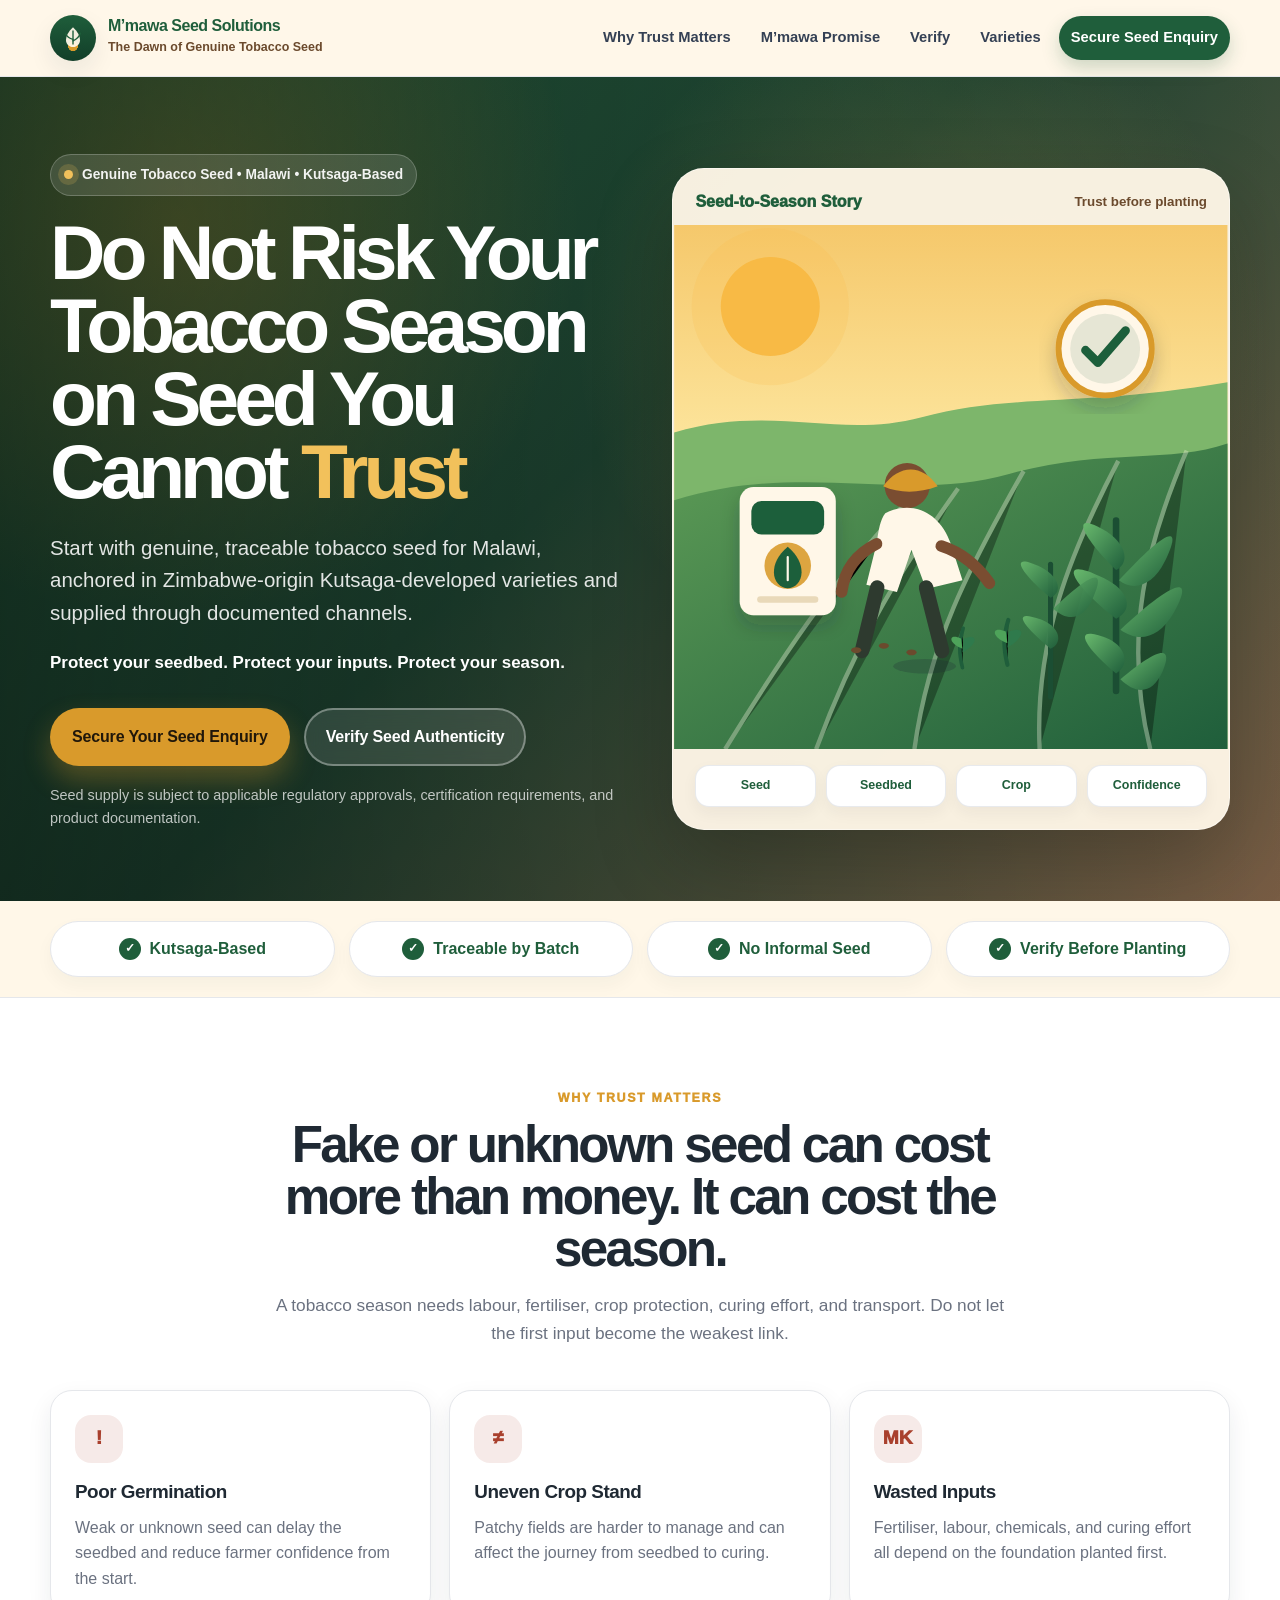
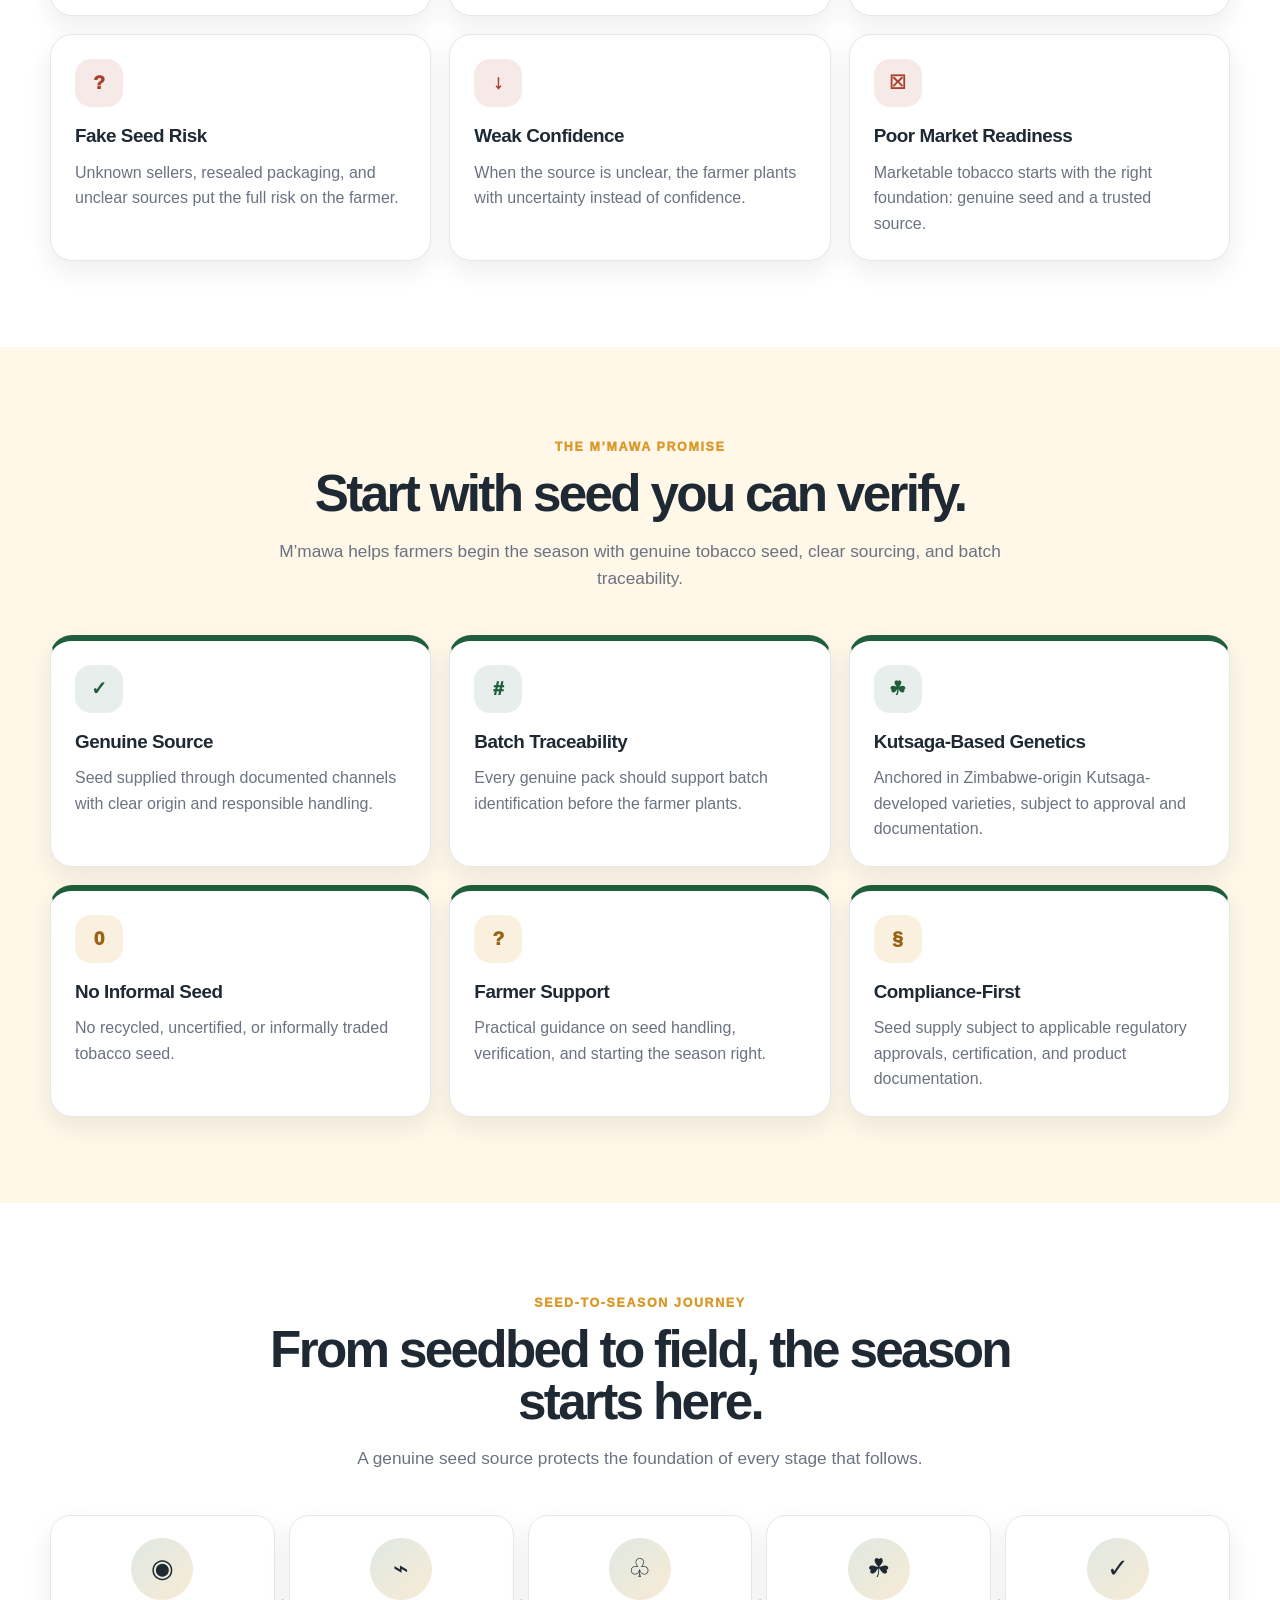
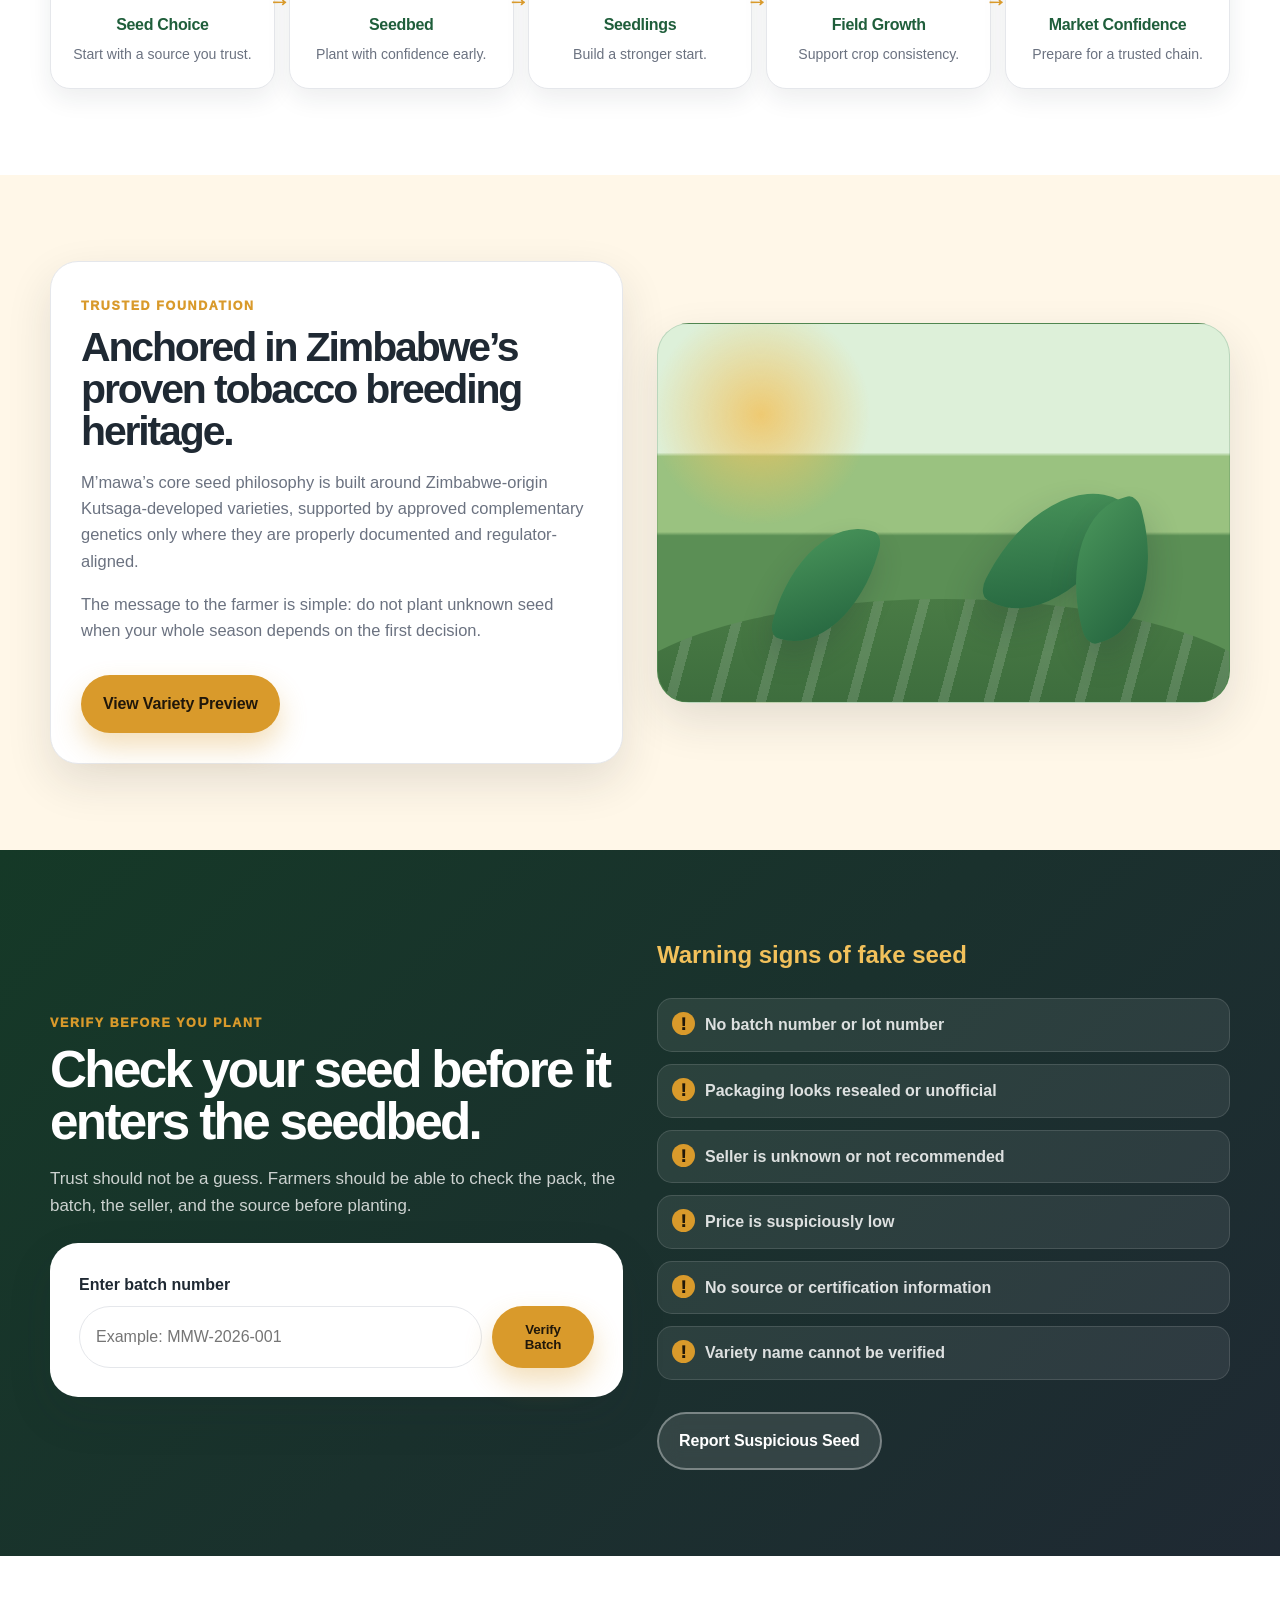
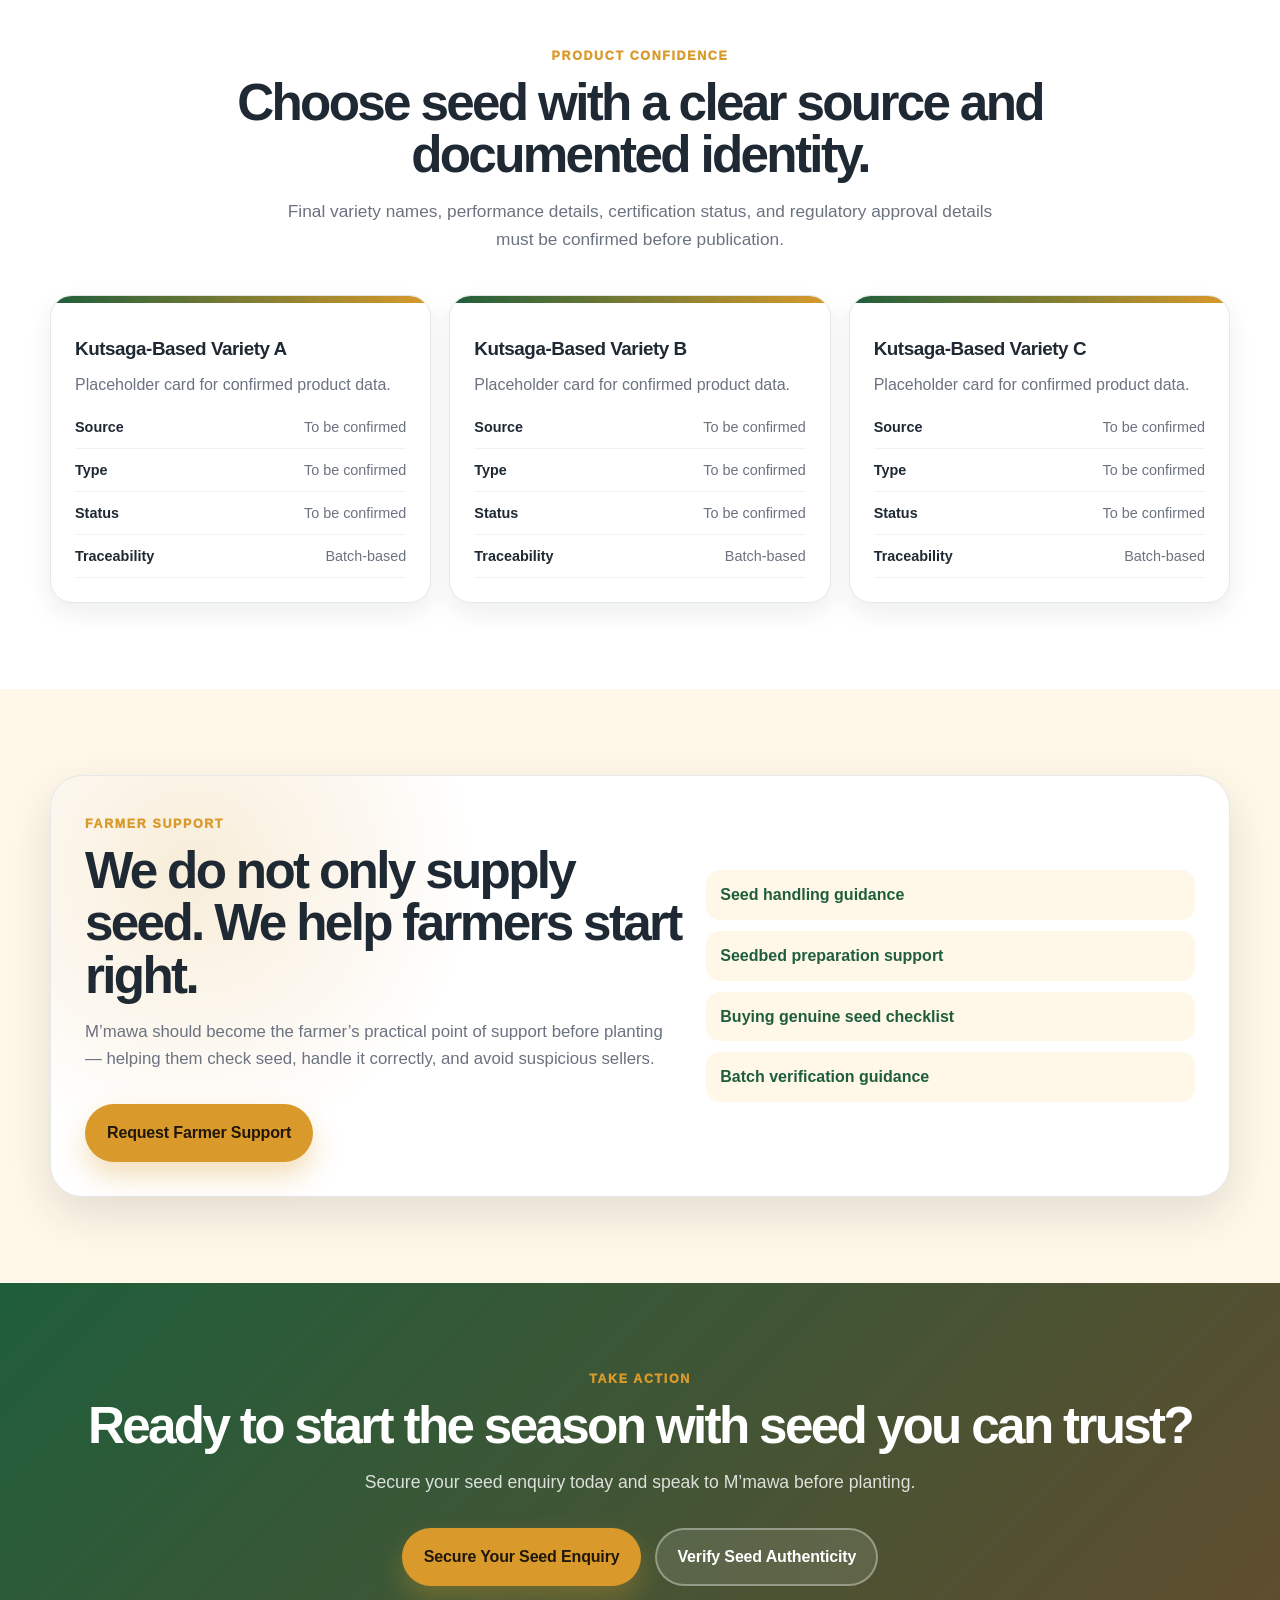
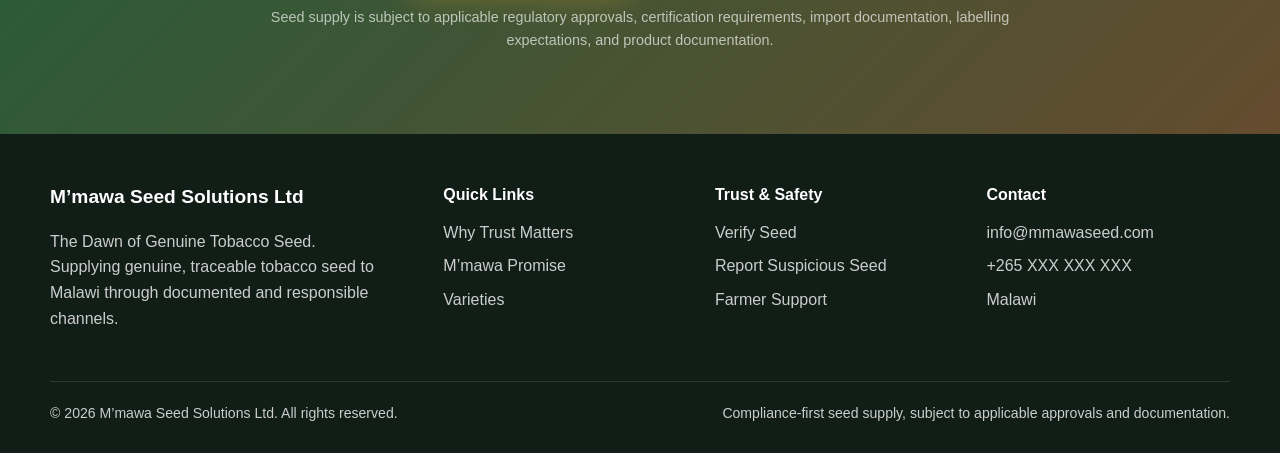
==== commit 294099f3: "Redesign: Single-page conversion-focused marketing website" ====
--- a/index.html
+++ b/index.html
@@ -1,419 +1,1424 @@
 <!DOCTYPE html>
 <html lang="en">
 <head>
-  <meta charset="UTF-8">
-  <meta name="viewport" content="width=device-width, initial-scale=1.0">
-  <title>M'mawa Seed Solutions Ltd | The Dawn of Genuine Tobacco Seed</title>
-  <meta name="description" content="M'mawa Seed Solutions Ltd supplies genuine, certified, and traceable tobacco seed to Malawi, anchored in Zimbabwe-origin Kutsaga-developed varieties.">
-  <meta property="og:title" content="M'mawa Seed Solutions Ltd | The Dawn of Genuine Tobacco Seed">
-  <meta property="og:description" content="M'mawa Seed Solutions Ltd supplies genuine, certified, and traceable tobacco seed to Malawi, anchored in Zimbabwe-origin Kutsaga-developed varieties.">
-  <meta property="og:type" content="website">
-  <link rel="canonical" href="https://mmawaseed.com/index.html">
-  <link rel="preconnect" href="https://fonts.googleapis.com">
-  <link rel="preconnect" href="https://fonts.gstatic.com" crossorigin>
-  <link href="https://fonts.googleapis.com/css2?family=Inter:wght@300;400;500;600;700;800;900&display=swap" rel="stylesheet">
-  <link rel="stylesheet" href="assets/css/styles.css">
+  <meta charset="UTF-8" />
+  <meta name="viewport" content="width=device-width, initial-scale=1.0" />
+  <title>M’mawa Seed Solutions Ltd | Seed You Can Trust</title>
+  <meta name="description" content="M’mawa Seed Solutions Ltd helps Malawi tobacco farmers start the season with genuine, traceable tobacco seed anchored in Zimbabwe-origin Kutsaga-developed varieties." />
+  <style>
+    :root {
+      --green: #1F5E3B;
+      --green-2: #2F7A4C;
+      --gold: #D99A2B;
+      --gold-2: #F2C15B;
+      --brown: #6B4A2D;
+      --cream: #FFF7E8;
+      --cream-2: #F7ECD6;
+      --charcoal: #1F2933;
+      --muted: #6B7280;
+      --white: #FFFFFF;
+      --border: #E5E7EB;
+      --danger: #A9402D;
+      --shadow: 0 18px 45px rgba(31, 41, 51, 0.12);
+      --shadow-soft: 0 10px 25px rgba(31, 41, 51, 0.08);
+      --radius: 22px;
+      --radius-sm: 14px;
+      --max: 1180px;
+    }
+
+    * { box-sizing: border-box; }
+
+    html {
+      scroll-behavior: smooth;
+    }
+
+    body {
+      margin: 0;
+      font-family: Inter, Segoe UI, Roboto, Helvetica, Arial, sans-serif;
+      color: var(--charcoal);
+      background: var(--white);
+      line-height: 1.6;
+    }
+
+    a { color: inherit; text-decoration: none; }
+
+    .container {
+      width: min(var(--max), calc(100% - 40px));
+      margin: 0 auto;
+    }
+
+    .skip-link {
+      position: absolute;
+      left: -999px;
+      top: 12px;
+      z-index: 999;
+      padding: 10px 14px;
+      background: var(--green);
+      color: white;
+      border-radius: 10px;
+    }
+    .skip-link:focus { left: 12px; }
+
+    .site-header {
+      position: sticky;
+      top: 0;
+      z-index: 100;
+      background: rgba(255, 247, 232, 0.93);
+      backdrop-filter: blur(16px);
+      border-bottom: 1px solid rgba(229, 231, 235, 0.9);
+    }
+
+    .header-inner {
+      width: min(var(--max), calc(100% - 28px));
+      margin: 0 auto;
+      display: flex;
+      align-items: center;
+      justify-content: space-between;
+      min-height: 76px;
+      gap: 20px;
+    }
+
+    .brand {
+      display: flex;
+      align-items: center;
+      gap: 12px;
+      min-width: 245px;
+    }
+
+    .brand-mark {
+      width: 46px;
+      height: 46px;
+      border-radius: 50%;
+      background:
+        radial-gradient(circle at 50% 68%, var(--gold) 0 12%, transparent 13%),
+        linear-gradient(180deg, var(--green), #123E29);
+      display: grid;
+      place-items: center;
+      box-shadow: var(--shadow-soft);
+      flex: 0 0 auto;
+    }
+
+    .brand-mark svg { width: 30px; height: 30px; }
+
+    .brand-name {
+      display: block;
+      font-weight: 900;
+      letter-spacing: -0.03em;
+      color: var(--green);
+      line-height: 1.05;
+    }
+
+    .brand-tag {
+      display: block;
+      font-size: 0.78rem;
+      color: var(--brown);
+      font-weight: 650;
+      margin-top: 3px;
+    }
+
+    .main-nav {
+      display: flex;
+      align-items: center;
+      gap: 6px;
+      font-size: 0.92rem;
+      font-weight: 750;
+      color: #344054;
+    }
+
+    .main-nav a {
+      padding: 10px 12px;
+      border-radius: 999px;
+    }
+
+    .main-nav a:hover {
+      background: rgba(31, 94, 59, 0.09);
+      color: var(--green);
+    }
+
+    .nav-cta {
+      background: var(--green);
+      color: white !important;
+      box-shadow: 0 8px 18px rgba(31, 94, 59, 0.22);
+    }
+
+    .menu-btn {
+      display: none;
+      border: 0;
+      background: var(--green);
+      color: white;
+      border-radius: 12px;
+      padding: 10px 12px;
+      font-weight: 800;
+      cursor: pointer;
+    }
+
+    .mobile-nav {
+      display: none;
+      width: min(var(--max), calc(100% - 28px));
+      margin: 0 auto 14px;
+      padding: 12px;
+      border-radius: 18px;
+      background: white;
+      box-shadow: var(--shadow-soft);
+    }
+
+    .mobile-nav a {
+      display: block;
+      padding: 12px;
+      border-radius: 12px;
+      font-weight: 800;
+      color: var(--charcoal);
+    }
+
+    .mobile-nav a:hover { background: var(--cream); }
+
+    .hero {
+      position: relative;
+      overflow: hidden;
+      min-height: calc(100vh - 76px);
+      display: flex;
+      align-items: center;
+      background:
+        radial-gradient(circle at 14% 18%, rgba(217, 154, 43, 0.32), transparent 31%),
+        linear-gradient(135deg, rgba(31, 94, 59, 0.97), rgba(20, 63, 42, 0.95) 46%, rgba(107, 74, 45, 0.88));
+      color: white;
+    }
+
+    .hero::before {
+      content: "";
+      position: absolute;
+      inset: 0;
+      background:
+        linear-gradient(90deg, rgba(0,0,0,0.46), rgba(0,0,0,0.22) 44%, rgba(0,0,0,0.04)),
+        radial-gradient(circle at 72% 32%, rgba(242, 193, 91, 0.28), transparent 32%);
+      pointer-events: none;
+      z-index: 1;
+    }
+
+    .hero-grid {
+      position: relative;
+      z-index: 2;
+      display: grid;
+      grid-template-columns: 1.02fr 0.98fr;
+      align-items: center;
+      gap: 42px;
+      padding: 74px 0 54px;
+    }
+
+    .eyebrow {
+      display: inline-flex;
+      align-items: center;
+      gap: 9px;
+      padding: 9px 13px;
+      border-radius: 999px;
+      background: rgba(255, 255, 255, 0.12);
+      border: 1px solid rgba(255, 255, 255, 0.22);
+      color: rgba(255,255,255,0.93);
+      font-weight: 850;
+      font-size: 0.86rem;
+      margin-bottom: 20px;
+    }
+
+    .eyebrow-dot {
+      width: 9px;
+      height: 9px;
+      border-radius: 50%;
+      background: var(--gold-2);
+      box-shadow: 0 0 0 6px rgba(242, 193, 91, 0.18);
+    }
+
+    h1 {
+      margin: 0;
+      font-size: clamp(2.4rem, 6vw, 5.6rem);
+      line-height: 0.95;
+      letter-spacing: -0.065em;
+      max-width: 850px;
+    }
+
+    .hero h1 span {
+      color: var(--gold-2);
+    }
+
+    .hero-sub {
+      max-width: 650px;
+      margin: 24px 0 0;
+      font-size: clamp(1.03rem, 2vw, 1.28rem);
+      color: rgba(255,255,255,0.88);
+    }
+
+    .hero-promise {
+      margin: 19px 0 0;
+      font-size: 1.06rem;
+      font-weight: 900;
+      color: white;
+    }
+
+    .btn-row {
+      display: flex;
+      flex-wrap: wrap;
+      gap: 14px;
+      margin-top: 32px;
+    }
+
+    .btn {
+      display: inline-flex;
+      align-items: center;
+      justify-content: center;
+      gap: 10px;
+      border: 2px solid transparent;
+      border-radius: 999px;
+      padding: 14px 20px;
+      min-height: 52px;
+      font-weight: 900;
+      letter-spacing: -0.01em;
+      cursor: pointer;
+      transition: transform 0.2s ease, box-shadow 0.2s ease, background 0.2s ease;
+    }
+
+    .btn:hover { transform: translateY(-2px); }
+
+    .btn-primary {
+      background: var(--gold);
+      color: #20170A;
+      box-shadow: 0 14px 28px rgba(217, 154, 43, 0.32);
+    }
+
+    .btn-light {
+      background: rgba(255,255,255,0.11);
+      border-color: rgba(255,255,255,0.35);
+      color: white;
+      backdrop-filter: blur(10px);
+    }
+
+    .hero-note {
+      margin-top: 18px;
+      color: rgba(255,255,255,0.72);
+      font-size: 0.9rem;
+      max-width: 590px;
+    }
+
+    .story-card {
+      position: relative;
+      background: rgba(255, 247, 232, 0.96);
+      border: 1px solid rgba(255,255,255,0.5);
+      border-radius: 32px;
+      box-shadow: 0 30px 80px rgba(0,0,0,0.22);
+      overflow: hidden;
+      color: var(--charcoal);
+    }
+
+    .story-card-header {
+      padding: 20px 22px 10px;
+      display: flex;
+      align-items: center;
+      justify-content: space-between;
+      color: var(--green);
+      font-weight: 950;
+    }
+
+    .story-card-header small {
+      color: var(--brown);
+      font-weight: 800;
+    }
+
+    .hero-illustration {
+      width: 100%;
+      display: block;
+      aspect-ratio: 1.06 / 1;
+    }
+
+    .story-caption {
+      padding: 16px 22px 22px;
+      display: grid;
+      grid-template-columns: repeat(4, 1fr);
+      gap: 10px;
+    }
+
+    .story-mini {
+      background: white;
+      border: 1px solid rgba(229, 231, 235, 0.86);
+      border-radius: 14px;
+      padding: 10px 9px;
+      text-align: center;
+      font-weight: 900;
+      color: var(--green);
+      font-size: 0.78rem;
+      box-shadow: 0 6px 15px rgba(31, 41, 51, 0.05);
+    }
+
+    .trust-strip {
+      background: var(--cream);
+      border-bottom: 1px solid var(--border);
+    }
+
+    .trust-grid {
+      display: grid;
+      grid-template-columns: repeat(4, 1fr);
+      gap: 14px;
+      padding: 20px 0;
+    }
+
+    .trust-pill {
+      display: flex;
+      align-items: center;
+      justify-content: center;
+      gap: 9px;
+      background: white;
+      border: 1px solid var(--border);
+      padding: 14px 12px;
+      border-radius: 999px;
+      font-weight: 900;
+      color: var(--green);
+      box-shadow: 0 8px 18px rgba(31, 41, 51, 0.04);
+      text-align: center;
+    }
+
+    .trust-pill .check {
+      width: 22px;
+      height: 22px;
+      border-radius: 50%;
+      display: grid;
+      place-items: center;
+      color: white;
+      background: var(--green);
+      font-size: 0.78rem;
+      flex: 0 0 auto;
+    }
+
+    .section {
+      padding: 86px 0;
+    }
+
+    .section-cream {
+      background: var(--cream);
+    }
+
+    .section-dark {
+      background: linear-gradient(135deg, #153927, #1F2933);
+      color: white;
+    }
+
+    .section-head {
+      max-width: 820px;
+      margin: 0 auto 42px;
+      text-align: center;
+    }
+
+    .section-label {
+      display: inline-block;
+      color: var(--gold);
+      text-transform: uppercase;
+      letter-spacing: 0.13em;
+      font-weight: 950;
+      font-size: 0.78rem;
+      margin-bottom: 10px;
+    }
+
+    h2 {
+      margin: 0;
+      font-size: clamp(2rem, 4vw, 3.5rem);
+      line-height: 1.02;
+      letter-spacing: -0.052em;
+      color: var(--charcoal);
+    }
+
+    .section-dark h2 { color: white; }
+
+    .section-head p {
+      font-size: 1.08rem;
+      color: var(--muted);
+      margin: 17px auto 0;
+      max-width: 730px;
+    }
+
+    .section-dark .section-head p { color: rgba(255,255,255,0.78); }
+
+    .cards {
+      display: grid;
+      grid-template-columns: repeat(3, 1fr);
+      gap: 18px;
+    }
+
+    .card {
+      background: white;
+      border: 1px solid var(--border);
+      border-radius: var(--radius);
+      padding: 24px;
+      box-shadow: var(--shadow-soft);
+      transition: transform 0.2s ease, box-shadow 0.2s ease;
+    }
+
+    .card:hover {
+      transform: translateY(-4px);
+      box-shadow: var(--shadow);
+    }
+
+    .card h3 {
+      margin: 14px 0 8px;
+      font-size: 1.18rem;
+      letter-spacing: -0.025em;
+      color: var(--charcoal);
+    }
+
+    .card p {
+      margin: 0;
+      color: var(--muted);
+    }
+
+    .icon {
+      width: 48px;
+      height: 48px;
+      border-radius: 16px;
+      display: grid;
+      place-items: center;
+      background: rgba(31, 94, 59, 0.1);
+      color: var(--green);
+      font-weight: 950;
+      font-size: 1.2rem;
+    }
+
+    .icon-gold {
+      background: rgba(217,154,43,0.15);
+      color: #9A6214;
+    }
+
+    .icon-red {
+      background: rgba(169,64,45,0.11);
+      color: var(--danger);
+    }
+
+    .promise-card {
+      border-top: 6px solid var(--green);
+    }
+
+    .journey {
+      display: grid;
+      grid-template-columns: repeat(5, 1fr);
+      align-items: stretch;
+      gap: 14px;
+      margin-top: 34px;
+      position: relative;
+    }
+
+    .journey-step {
+      background: white;
+      border: 1px solid var(--border);
+      border-radius: 20px;
+      padding: 22px 15px;
+      text-align: center;
+      box-shadow: var(--shadow-soft);
+      position: relative;
+    }
+
+    .journey-step:not(:last-child)::after {
+      content: "→";
+      position: absolute;
+      right: -16px;
+      top: 50%;
+      transform: translateY(-50%);
+      color: var(--gold);
+      font-weight: 950;
+      z-index: 1;
+      font-size: 1.3rem;
+    }
+
+    .journey-icon {
+      width: 62px;
+      height: 62px;
+      margin: 0 auto 12px;
+      border-radius: 50%;
+      background: linear-gradient(135deg, rgba(31,94,59,0.14), rgba(217,154,43,0.2));
+      display: grid;
+      place-items: center;
+      font-size: 1.6rem;
+    }
+
+    .journey-step h3 {
+      margin: 0 0 6px;
+      color: var(--green);
+      font-size: 1rem;
+      letter-spacing: -0.02em;
+    }
+
+    .journey-step p {
+      margin: 0;
+      color: var(--muted);
+      font-size: 0.88rem;
+    }
+
+    .split {
+      display: grid;
+      grid-template-columns: 1fr 1fr;
+      gap: 34px;
+      align-items: center;
+    }
+
+    .feature-box {
+      background: white;
+      border: 1px solid var(--border);
+      border-radius: 28px;
+      padding: 30px;
+      box-shadow: var(--shadow);
+    }
+
+    .feature-box h2 {
+      font-size: clamp(1.8rem, 3.2vw, 3rem);
+    }
+
+    .feature-box p {
+      color: var(--muted);
+      font-size: 1.03rem;
+    }
+
+    .visual-placeholder {
+      min-height: 380px;
+      border-radius: 32px;
+      overflow: hidden;
+      background:
+        radial-gradient(circle at 18% 24%, rgba(242,193,91,0.82), transparent 20%),
+        linear-gradient(180deg, #DDF0D9 0 34%, #9AC280 35% 55%, #5B8F55 56% 100%);
+      position: relative;
+      box-shadow: var(--shadow);
+      border: 1px solid rgba(31,94,59,0.18);
+    }
+
+    .visual-placeholder::before {
+      content: "";
+      position: absolute;
+      left: -10%;
+      right: -10%;
+      bottom: -35%;
+      height: 62%;
+      background:
+        repeating-linear-gradient(105deg, rgba(255,255,255,0.14) 0 10px, transparent 10px 44px),
+        linear-gradient(180deg, #497B45, #2F5C34);
+      border-radius: 50% 50% 0 0;
+    }
+
+    .visual-leaf {
+      position: absolute;
+      width: 96px;
+      height: 150px;
+      border-radius: 84% 12% 84% 12%;
+      background: linear-gradient(145deg, #4E9B5E, #1F5E3B);
+      transform: rotate(28deg);
+      box-shadow: 0 20px 35px rgba(31, 41, 51, 0.2);
+    }
+
+    .leaf-1 { right: 22%; bottom: 20%; }
+    .leaf-2 { right: 12%; bottom: 15%; transform: rotate(-14deg) scale(0.9); }
+    .leaf-3 { left: 21%; bottom: 11%; transform: rotate(16deg) scale(0.86); }
+
+    .verify-panel {
+      background: white;
+      color: var(--charcoal);
+      border-radius: 28px;
+      box-shadow: var(--shadow);
+      padding: 28px;
+      border: 1px solid rgba(255,255,255,0.2);
+    }
+
+    .verify-panel label {
+      display: block;
+      font-weight: 900;
+      margin-bottom: 8px;
+    }
+
+    .verify-row {
+      display: flex;
+      gap: 10px;
+    }
+
+    .verify-row input {
+      width: 100%;
+      border: 1px solid var(--border);
+      border-radius: 999px;
+      padding: 14px 16px;
+      font: inherit;
+      outline: none;
+    }
+
+    .verify-row input:focus {
+      border-color: var(--gold);
+      box-shadow: 0 0 0 4px rgba(217,154,43,0.18);
+    }
+
+    .verify-result {
+      margin-top: 14px;
+      padding: 13px 15px;
+      border-radius: 14px;
+      background: var(--cream);
+      color: var(--brown);
+      font-weight: 750;
+      display: none;
+    }
+
+    .warning-list {
+      display: grid;
+      gap: 12px;
+      margin-top: 0;
+      padding: 0;
+      list-style: none;
+    }
+
+    .warning-list li {
+      display: flex;
+      gap: 10px;
+      align-items: flex-start;
+      background: rgba(255,255,255,0.08);
+      border: 1px solid rgba(255,255,255,0.12);
+      border-radius: 15px;
+      padding: 13px 14px;
+      color: rgba(255,255,255,0.84);
+      font-weight: 700;
+    }
+
+    .warning-list li::before {
+      content: "!";
+      display: grid;
+      place-items: center;
+      width: 23px;
+      height: 23px;
+      border-radius: 50%;
+      background: var(--gold);
+      color: #211809;
+      font-weight: 950;
+      flex: 0 0 auto;
+    }
+
+    .variety-card {
+      position: relative;
+      overflow: hidden;
+    }
+
+    .variety-card::before {
+      content: "";
+      position: absolute;
+      inset: 0 0 auto 0;
+      height: 7px;
+      background: linear-gradient(90deg, var(--green), var(--gold));
+    }
+
+    .meta-list {
+      display: grid;
+      gap: 10px;
+      margin: 18px 0 0;
+    }
+
+    .meta-row {
+      display: flex;
+      justify-content: space-between;
+      gap: 16px;
+      border-bottom: 1px solid #F0F2F4;
+      padding-bottom: 9px;
+      font-size: 0.9rem;
+    }
+
+    .meta-row strong { color: var(--charcoal); }
+    .meta-row span { color: var(--muted); text-align: right; }
+
+    .support-strip {
+      display: grid;
+      grid-template-columns: 1.1fr 0.9fr;
+      gap: 24px;
+      align-items: center;
+      background:
+        radial-gradient(circle at 12% 22%, rgba(217,154,43,0.18), transparent 26%),
+        white;
+      border: 1px solid var(--border);
+      border-radius: 32px;
+      padding: 34px;
+      box-shadow: var(--shadow);
+    }
+
+    .support-list {
+      display: grid;
+      gap: 11px;
+      padding: 0;
+      list-style: none;
+      margin: 0;
+    }
+
+    .support-list li {
+      background: var(--cream);
+      border-radius: 14px;
+      padding: 12px 14px;
+      font-weight: 850;
+      color: var(--green);
+    }
+
+    .final-cta {
+      position: relative;
+      overflow: hidden;
+      background:
+        linear-gradient(135deg, rgba(31,94,59,0.98), rgba(107,74,45,0.92)),
+        var(--green);
+      color: white;
+      text-align: center;
+      padding: 82px 0;
+    }
+
+    .final-cta h2 { color: white; }
+    .final-cta p {
+      max-width: 700px;
+      margin: 16px auto 0;
+      color: rgba(255,255,255,0.82);
+      font-size: 1.1rem;
+    }
+
+    .final-cta .btn-row { justify-content: center; }
+
+    .compliance-note {
+      margin: 20px auto 0;
+      max-width: 760px;
+      color: rgba(255,255,255,0.66);
+      font-size: 0.9rem;
+    }
+
+    .site-footer {
+      background: #111D17;
+      color: rgba(255,255,255,0.78);
+      padding: 48px 0 28px;
+    }
+
+    .footer-grid {
+      display: grid;
+      grid-template-columns: 1.5fr repeat(3, 1fr);
+      gap: 28px;
+    }
+
+    .footer-grid h4 {
+      margin: 0 0 12px;
+      color: white;
+    }
+
+    .footer-grid ul {
+      padding: 0;
+      margin: 0;
+      list-style: none;
+      display: grid;
+      gap: 8px;
+    }
+
+    .footer-grid a:hover { color: var(--gold-2); }
+
+    .footer-brand {
+      max-width: 340px;
+    }
+
+    .footer-bottom {
+      border-top: 1px solid rgba(255,255,255,0.12);
+      margin-top: 34px;
+      padding-top: 20px;
+      display: flex;
+      justify-content: space-between;
+      gap: 20px;
+      font-size: 0.88rem;
+    }
+
+    .reveal {
+      opacity: 0;
+      transform: translateY(24px);
+      transition: opacity 0.7s ease, transform 0.7s ease;
+    }
+    .reveal.show {
+      opacity: 1;
+      transform: translateY(0);
+    }
+
+    @media (max-width: 980px) {
+      .main-nav { display: none; }
+      .menu-btn { display: inline-flex; }
+      .mobile-nav.open { display: block; }
+      .hero-grid,
+      .split,
+      .support-strip {
+        grid-template-columns: 1fr;
+      }
+      .hero {
+        min-height: auto;
+      }
+      .story-card {
+        max-width: 650px;
+        margin: 0 auto;
+      }
+      .trust-grid,
+      .cards {
+        grid-template-columns: repeat(2, 1fr);
+      }
+      .journey {
+        grid-template-columns: 1fr;
+      }
+      .journey-step:not(:last-child)::after {
+        content: "↓";
+        right: 50%;
+        top: auto;
+        bottom: -24px;
+        transform: translateX(50%);
+      }
+      .footer-grid {
+        grid-template-columns: 1fr 1fr;
+      }
+    }
+
+    @media (max-width: 620px) {
+      .container {
+        width: min(var(--max), calc(100% - 26px));
+      }
+      .header-inner {
+        min-height: 70px;
+      }
+      .brand-tag { display: none; }
+      .brand-name { font-size: 0.92rem; }
+      .hero-grid { padding: 48px 0 40px; }
+      .btn-row { flex-direction: column; }
+      .btn { width: 100%; }
+      .trust-grid,
+      .cards,
+      .footer-grid {
+        grid-template-columns: 1fr;
+      }
+      .story-caption {
+        grid-template-columns: 1fr 1fr;
+      }
+      .section {
+        padding: 62px 0;
+      }
+      .verify-row {
+        flex-direction: column;
+      }
+      .footer-bottom {
+        flex-direction: column;
+      }
+    }
+  </style>
 </head>
 <body>
-  <a href="#main-content" class="skip-link">Skip to main content</a>
-
-  <!-- ══════════════════════════════════════════════════════════
-       HEADER
-       ══════════════════════════════════════════════════════════ -->
-  <header class="site-header" role="banner">
+  <a class="skip-link" href="#main">Skip to main content</a>
+
+  <header class="site-header">
     <div class="header-inner">
-      <a href="index.html" class="logo" aria-label="M'mawa Seed Solutions - Home">
-        <svg class="logo-icon" viewBox="0 0 40 40" fill="none" xmlns="http://www.w3.org/2000/svg" aria-hidden="true">
-          <circle cx="20" cy="20" r="20" fill="#1F5E3B"/>
-          <path d="M20 6C20 6 8 16 8 24C8 28.4183 11.5817 32 16 32C18.5 32 20 30 20 30C20 30 21.5 32 24 32C28.4183 32 32 28.4183 32 24C32 16 20 6 20 6Z" fill="#D99A2B" opacity="0.9"/>
-          <path d="M20 10C20 10 12 18 12 24C12 26.7614 14.2386 29 17 29C18.8 29 20 27.5 20 27.5C20 27.5 21.2 29 23 29C25.7614 29 28 26.7614 28 24C28 18 20 10 20 10Z" fill="#FFF7E8" opacity="0.3"/>
-          <line x1="20" y1="12" x2="20" y2="28" stroke="#FFF7E8" stroke-width="1" opacity="0.5"/>
-        </svg>
-        <div class="logo-text">
-          <span class="logo-name">M'mawa Seed Solutions</span>
-          <span class="logo-tagline">The Dawn of Genuine Tobacco Seed</span>
-        </div>
+      <a class="brand" href="#top" aria-label="M’mawa Seed Solutions home">
+        <span class="brand-mark" aria-hidden="true">
+          <svg viewBox="0 0 64 64" fill="none">
+            <path d="M32 9C22 18 17 28 17 36c0 8.5 6.5 15 15 15s15-6.5 15-15c0-8-5-18-15-27Z" fill="#FFF7E8" opacity=".95"/>
+            <path d="M32 17v28" stroke="#1F5E3B" stroke-width="3" stroke-linecap="round"/>
+            <path d="M32 35c-8-2-13-6-16-12" stroke="#1F5E3B" stroke-width="3" stroke-linecap="round"/>
+            <path d="M32 38c8-3 13-8 16-16" stroke="#1F5E3B" stroke-width="3" stroke-linecap="round"/>
+          </svg>
+        </span>
+        <span>
+          <span class="brand-name">M’mawa Seed Solutions</span>
+          <span class="brand-tag">The Dawn of Genuine Tobacco Seed</span>
+        </span>
       </a>
 
-      <nav class="main-nav" role="navigation" aria-label="Main navigation">
-        <ul>
-          <li><a href="index.html">Home</a></li>
-          <li><a href="about.html">About</a></li>
-          <li><a href="seed-philosophy.html">Seed Philosophy</a></li>
-          <li><a href="varieties.html">Varieties</a></li>
-          <li><a href="traceability.html">Traceability</a></li>
-          <li><a href="compliance.html">Compliance</a></li>
-          <li><a href="farmer-support.html">Farmer Support</a></li>
-          <li><a href="anti-counterfeit.html">Anti-Counterfeit</a></li>
-          <li><a href="partnerships.html">Partnerships</a></li>
-          <li><a href="contact.html">Contact</a></li>
-        </ul>
+      <nav class="main-nav" aria-label="Main navigation">
+        <a href="#why">Why Trust Matters</a>
+        <a href="#promise">M’mawa Promise</a>
+        <a href="#verify">Verify</a>
+        <a href="#varieties">Varieties</a>
+        <a class="nav-cta" href="#enquiry">Secure Seed Enquiry</a>
       </nav>
 
-      <button class="hamburger" id="hamburger" aria-label="Toggle navigation menu" aria-expanded="false" aria-controls="mobile-nav">
-        <span></span>
-        <span></span>
-        <span></span>
-      </button>
+      <button class="menu-btn" type="button" id="menuBtn" aria-expanded="false" aria-controls="mobileNav">Menu</button>
     </div>
 
-    <nav class="mobile-nav" id="mobile-nav" role="navigation" aria-label="Mobile navigation">
-      <ul>
-        <li><a href="index.html">Home</a></li>
-        <li><a href="about.html">About</a></li>
-        <li><a href="seed-philosophy.html">Seed Philosophy</a></li>
-        <li><a href="varieties.html">Varieties</a></li>
-        <li><a href="traceability.html">Traceability</a></li>
-        <li><a href="compliance.html">Compliance</a></li>
-        <li><a href="farmer-support.html">Farmer Support</a></li>
-        <li><a href="anti-counterfeit.html">Anti-Counterfeit</a></li>
-        <li><a href="partnerships.html">Partnerships</a></li>
-        <li><a href="contact.html">Contact</a></li>
-      </ul>
+    <nav class="mobile-nav" id="mobileNav" aria-label="Mobile navigation">
+      <a href="#why">Why Trust Matters</a>
+      <a href="#promise">M’mawa Promise</a>
+      <a href="#verify">Verify</a>
+      <a href="#varieties">Varieties</a>
+      <a href="#enquiry">Secure Seed Enquiry</a>
     </nav>
   </header>
 
-  <!-- ══════════════════════════════════════════════════════════
-       MAIN CONTENT
-       ══════════════════════════════════════════════════════════ -->
-  <main id="main-content">
-
-    <!-- ── HERO ─────────────────────────────────────────────── -->
-    <section class="hero" aria-labelledby="hero-heading">
-      <div class="hero-content">
-        <div class="hero-label" aria-hidden="true">
-          <svg xmlns="http://www.w3.org/2000/svg" width="16" height="16" viewBox="0 0 24 24" fill="none" stroke="currentColor" stroke-width="2" stroke-linecap="round" stroke-linejoin="round"><path d="M12 2v4"/><path d="m4.93 4.93 2.83 2.83"/><path d="M2 12h4"/><path d="m4.93 19.07 2.83-2.83"/><path d="M12 18a6 6 0 1 0 0-12 6 6 0 0 0 0 12z"/><path d="m19.07 4.93-2.83 2.83"/><path d="M22 12h-4"/><path d="m19.07 19.07-2.83-2.83"/></svg>
-          M'mawa Seed Solutions Ltd
-        </div>
-        <h1 id="hero-heading">The Dawn of <span>Genuine Tobacco Seed</span></h1>
-        <p class="hero-subtitle">M'mawa Seed Solutions Ltd supplies genuine, certified, and traceable tobacco seed to Malawi, with a core focus on Zimbabwe-origin Kutsaga-developed varieties.</p>
-        <div class="btn-group">
-          <a href="contact.html" class="btn btn--primary btn--large">Request Seed Information</a>
-          <a href="traceability.html" class="btn btn--outline-light btn--large">Verify Genuine Seed</a>
-        </div>
-
-        <!-- Pipeline flow -->
-        <div class="hero-pipeline" aria-label="Seed supply pipeline: Source to Certification to Traceability to Farmer Confidence">
-          <div class="pipeline-step">
-            <svg xmlns="http://www.w3.org/2000/svg" width="16" height="16" viewBox="0 0 24 24" fill="none" stroke="currentColor" stroke-width="2" stroke-linecap="round" stroke-linejoin="round"><circle cx="12" cy="12" r="10"/><path d="M12 2a14.5 14.5 0 0 0 0 20 14.5 14.5 0 0 0 0-20"/><path d="M2 12h20"/></svg>
-            Source
+  <main id="main">
+    <section class="hero" id="top" aria-labelledby="hero-title">
+      <div class="container hero-grid">
+        <div class="hero-copy">
+          <div class="eyebrow"><span class="eyebrow-dot"></span> Genuine Tobacco Seed • Malawi • Kutsaga-Based</div>
+          <h1 id="hero-title">Do Not Risk Your Tobacco Season on Seed You Cannot <span>Trust</span></h1>
+          <p class="hero-sub">
+            Start with genuine, traceable tobacco seed for Malawi, anchored in Zimbabwe-origin Kutsaga-developed varieties and supplied through documented channels.
+          </p>
+          <p class="hero-promise">Protect your seedbed. Protect your inputs. Protect your season.</p>
+          <div class="btn-row">
+            <a href="#enquiry" class="btn btn-primary">Secure Your Seed Enquiry</a>
+            <a href="#verify" class="btn btn-light">Verify Seed Authenticity</a>
           </div>
-          <span class="pipeline-arrow" aria-hidden="true">→</span>
-          <div class="pipeline-step">
-            <svg xmlns="http://www.w3.org/2000/svg" width="16" height="16" viewBox="0 0 24 24" fill="none" stroke="currentColor" stroke-width="2" stroke-linecap="round" stroke-linejoin="round"><path d="M12 22s8-4 8-10V5l-8-3-8 3v7c0 6 8 10 8 10z"/></svg>
-            Certification
+          <p class="hero-note">Seed supply is subject to applicable regulatory approvals, certification requirements, and product documentation.</p>
+        </div>
+
+        <aside class="story-card" aria-label="Illustration showing seed to tobacco crop journey">
+          <div class="story-card-header">
+            <span>Seed-to-Season Story</span>
+            <small>Trust before planting</small>
           </div>
-          <span class="pipeline-arrow" aria-hidden="true">→</span>
-          <div class="pipeline-step">
-            <svg xmlns="http://www.w3.org/2000/svg" width="16" height="16" viewBox="0 0 24 24" fill="none" stroke="currentColor" stroke-width="2" stroke-linecap="round" stroke-linejoin="round"><circle cx="11" cy="11" r="8"/><line x1="21" y1="21" x2="16.65" y2="16.65"/></svg>
-            Traceability
+
+          <svg class="hero-illustration" viewBox="0 0 760 720" role="img" aria-labelledby="story-title story-desc" xmlns="http://www.w3.org/2000/svg">
+            <title id="story-title">African farmer planting seed and inspecting tobacco crop</title>
+            <desc id="story-desc">A dawn farm illustration showing a plain seed pack, careful planting, seedlings, mature tobacco leaves, and farmer confidence.</desc>
+            <defs>
+              <linearGradient id="sky" x1="0" x2="0" y1="0" y2="1">
+                <stop offset="0%" stop-color="#F5C86B"/>
+                <stop offset="45%" stop-color="#FDE7A0"/>
+                <stop offset="100%" stop-color="#C6DFB3"/>
+              </linearGradient>
+              <linearGradient id="field" x1="0" x2="1" y1="0" y2="1">
+                <stop stop-color="#5D9B56"/>
+                <stop offset="1" stop-color="#1F5E3B"/>
+              </linearGradient>
+              <linearGradient id="leaf" x1="0" x2="1" y1="0" y2="1">
+                <stop stop-color="#69B96D"/>
+                <stop offset="1" stop-color="#1F5E3B"/>
+              </linearGradient>
+              <filter id="shadow" x="-20%" y="-20%" width="140%" height="140%">
+                <feDropShadow dx="0" dy="14" stdDeviation="14" flood-color="#1F2933" flood-opacity=".22"/>
+              </filter>
+            </defs>
+
+            <rect width="760" height="720" fill="url(#sky)"/>
+            <circle cx="132" cy="112" r="68" fill="#F8B942" opacity=".94"/>
+            <circle cx="132" cy="112" r="108" fill="#F8B942" opacity=".18"/>
+            <path d="M0 285 C135 245 225 295 340 264 C462 231 563 250 760 216 L760 720 L0 720 Z" fill="#7DB66B"/>
+            <path d="M0 378 C180 323 315 383 460 342 C590 306 680 328 760 300 L760 720 L0 720 Z" fill="url(#field)"/>
+
+            <!-- field rows -->
+            <g opacity=".32" stroke="#FFF7E8" stroke-width="6">
+              <path d="M70 720 C150 590 215 492 318 382"/>
+              <path d="M195 720 C245 585 300 488 390 362"/>
+              <path d="M330 720 C350 575 404 472 480 338"/>
+              <path d="M502 720 C495 573 542 454 610 324"/>
+              <path d="M654 720 C615 565 650 435 704 310"/>
+            </g>
+
+            <!-- seed pack -->
+            <g filter="url(#shadow)" transform="translate(90 360)">
+              <rect x="0" y="0" width="132" height="176" rx="19" fill="#FFF7E8"/>
+              <rect x="16" y="19" width="100" height="46" rx="14" fill="#1F5E3B"/>
+              <circle cx="66" cy="108" r="32" fill="#D99A2B" opacity=".88"/>
+              <path d="M66 82C52 94 47 106 47 117c0 13 9 22 19 22s19-9 19-22c0-11-5-23-19-35Z" fill="#1F5E3B"/>
+              <path d="M66 96v32" stroke="#FFF7E8" stroke-width="3" stroke-linecap="round"/>
+              <rect x="24" y="150" width="84" height="9" rx="4.5" fill="#E9D9B9"/>
+            </g>
+
+            <!-- farmer planting -->
+            <g transform="translate(230 320)">
+              <circle cx="90" cy="38" r="31" fill="#7A4D31"/>
+              <path d="M57 39c22-31 54-31 75 0c-27 10-52 10-75 0Z" fill="#D99A2B"/>
+              <path d="M60 76 C96 57 135 74 150 118 L166 168 L116 180 L96 126 L76 184 L34 174 L48 118 C51 98 53 85 60 76Z" fill="#FFF7E8"/>
+              <path d="M48 118 C20 132 4 153 0 184" stroke="#7A4D31" stroke-width="16" stroke-linecap="round"/>
+              <path d="M137 121 C165 130 187 149 203 172" stroke="#7A4D31" stroke-width="16" stroke-linecap="round"/>
+              <path d="M49 178 L28 265" stroke="#2E3A2F" stroke-width="20" stroke-linecap="round"/>
+              <path d="M116 178 L138 265" stroke="#2E3A2F" stroke-width="20" stroke-linecap="round"/>
+              <ellipse cx="114" cy="286" rx="43" ry="10" fill="#1F2933" opacity=".24"/>
+            </g>
+
+            <!-- seed trail / seedlings -->
+            <g transform="translate(250 560)">
+              <ellipse cx="0" cy="24" rx="7" ry="4" fill="#6B4A2D"/>
+              <ellipse cx="38" cy="18" rx="7" ry="4" fill="#6B4A2D"/>
+              <ellipse cx="76" cy="27" rx="7" ry="4" fill="#6B4A2D"/>
+              <g transform="translate(126 -10)">
+                <path d="M20 58 C15 38 15 24 21 4" stroke="#1F5E3B" stroke-width="5" stroke-linecap="round"/>
+                <path d="M20 32 C0 25 0 10 18 18" fill="#4EA35A"/>
+                <path d="M20 37 C42 25 42 10 22 18" fill="#2F7A4C"/>
+              </g>
+              <g transform="translate(185 -22) scale(1.14)">
+                <path d="M20 58 C15 38 15 24 21 4" stroke="#1F5E3B" stroke-width="5" stroke-linecap="round"/>
+                <path d="M20 32 C0 25 0 10 18 18" fill="#4EA35A"/>
+                <path d="M20 37 C42 25 42 10 22 18" fill="#2F7A4C"/>
+              </g>
+            </g>
+
+            <!-- mature tobacco plants -->
+            <g transform="translate(535 330)">
+              <path d="M72 310 L72 76" stroke="#1B4E33" stroke-width="9" stroke-linecap="round"/>
+              <path d="M72 144 C26 100 5 58 59 91 C85 108 92 133 72 144Z" fill="url(#leaf)"/>
+              <path d="M76 158 C130 99 169 70 139 132 C123 165 96 174 76 158Z" fill="url(#leaf)"/>
+              <path d="M72 211 C12 164 -14 121 55 155 C90 172 97 199 72 211Z" fill="url(#leaf)"/>
+              <path d="M78 226 C144 164 184 144 151 203 C130 240 101 243 78 226Z" fill="url(#leaf)"/>
+              <path d="M72 286 C30 251 8 218 58 237 C84 247 93 273 72 286Z" fill="url(#leaf)"/>
+              <path d="M78 294 C124 255 153 242 136 283 C122 315 99 315 78 294Z" fill="url(#leaf)"/>
+
+              <path d="M-18 318 L-18 136" stroke="#1B4E33" stroke-width="7" stroke-linecap="round"/>
+              <path d="M-18 182 C-60 148 -78 117 -31 140 C-7 152 0 174 -18 182Z" fill="url(#leaf)" opacity=".92"/>
+              <path d="M-14 197 C34 151 61 136 40 183 C27 213 5 215 -14 197Z" fill="url(#leaf)" opacity=".92"/>
+              <path d="M-18 252 C-55 221 -75 196 -31 212 C-7 221 1 243 -18 252Z" fill="url(#leaf)" opacity=".92"/>
+            </g>
+
+            <!-- confidence badge, graphical no text -->
+            <g transform="translate(518 96)" filter="url(#shadow)">
+              <circle cx="74" cy="74" r="64" fill="#FFF7E8"/>
+              <circle cx="74" cy="74" r="48" fill="#1F5E3B" opacity=".11"/>
+              <path d="M47 76l17 17l38-44" fill="none" stroke="#1F5E3B" stroke-width="12" stroke-linecap="round" stroke-linejoin="round"/>
+              <circle cx="74" cy="74" r="64" fill="none" stroke="#D99A2B" stroke-width="8"/>
+            </g>
+          </svg>
+
+          <div class="story-caption" aria-hidden="true">
+            <div class="story-mini">Seed</div>
+            <div class="story-mini">Seedbed</div>
+            <div class="story-mini">Crop</div>
+            <div class="story-mini">Confidence</div>
           </div>
-          <span class="pipeline-arrow" aria-hidden="true">→</span>
-          <div class="pipeline-step">
-            <svg xmlns="http://www.w3.org/2000/svg" width="16" height="16" viewBox="0 0 24 24" fill="none" stroke="currentColor" stroke-width="2" stroke-linecap="round" stroke-linejoin="round"><polyline points="20 6 9 17 4 12"/></svg>
-            Farmer Confidence
-          </div>
-        </div>
+        </aside>
       </div>
     </section>
 
-    <!-- ── TRUST STRIP ──────────────────────────────────────── -->
     <section class="trust-strip" aria-label="Trust indicators">
-      <div class="container">
-        <div class="trust-badges">
-          <div class="trust-badge reveal">
-            <div class="trust-badge-icon">
-              <svg xmlns="http://www.w3.org/2000/svg" width="24" height="24" viewBox="0 0 24 24" fill="none" stroke="currentColor" stroke-width="2" stroke-linecap="round" stroke-linejoin="round"><path d="M11 20A7 7 0 0 1 9.8 6.9C15.5 4.9 17 3.5 19 1c1 2 2 4.5 2 8 0 5.5-4.78 11-10 11Z"/><path d="M2 21c0-3 1.85-5.36 5.08-6C9.5 14.52 12 13 13 12"/></svg>
-            </div>
-            <span class="trust-badge-title">Kutsaga-Based Genetics</span>
-          </div>
-          <div class="trust-badge reveal">
-            <div class="trust-badge-icon">
-              <svg xmlns="http://www.w3.org/2000/svg" width="24" height="24" viewBox="0 0 24 24" fill="none" stroke="currentColor" stroke-width="2" stroke-linecap="round" stroke-linejoin="round"><path d="M12 22s8-4 8-10V5l-8-3-8 3v7c0 6 8 10 8 10z"/></svg>
-            </div>
-            <span class="trust-badge-title">Certified Where Applicable</span>
-          </div>
-          <div class="trust-badge reveal">
-            <div class="trust-badge-icon">
-              <svg xmlns="http://www.w3.org/2000/svg" width="24" height="24" viewBox="0 0 24 24" fill="none" stroke="currentColor" stroke-width="2" stroke-linecap="round" stroke-linejoin="round"><circle cx="11" cy="11" r="8"/><line x1="21" y1="21" x2="16.65" y2="16.65"/></svg>
-            </div>
-            <span class="trust-badge-title">Traceable by Batch</span>
-          </div>
-          <div class="trust-badge reveal">
-            <div class="trust-badge-icon">
-              <svg xmlns="http://www.w3.org/2000/svg" width="24" height="24" viewBox="0 0 24 24" fill="none" stroke="currentColor" stroke-width="2" stroke-linecap="round" stroke-linejoin="round"><circle cx="12" cy="12" r="10"/><path d="m15 9-6 6"/><path d="m9 9 6 6"/></svg>
-            </div>
-            <span class="trust-badge-title">No Informal Seed</span>
-          </div>
-        </div>
+      <div class="container trust-grid">
+        <div class="trust-pill"><span class="check">✓</span>Kutsaga-Based</div>
+        <div class="trust-pill"><span class="check">✓</span>Traceable by Batch</div>
+        <div class="trust-pill"><span class="check">✓</span>No Informal Seed</div>
+        <div class="trust-pill"><span class="check">✓</span>Verify Before Planting</div>
       </div>
     </section>
 
-    <!-- ── WHY GENUINE SEED MATTERS ─────────────────────────── -->
-    <section class="section" aria-labelledby="why-genuine-heading">
+    <section class="section" id="why" aria-labelledby="why-title">
       <div class="container">
-        <div class="text-center reveal">
-          <span class="section-label">Why It Matters</span>
-          <h2 class="section-title" id="why-genuine-heading">Why Genuine Seed Matters</h2>
-          <p class="section-subtitle centered">Genuine tobacco seed is the foundation of a healthy crop, a reliable income, and a trusted value chain. Every seed planted with confidence strengthens the entire industry.</p>
-        </div>
-
-        <div class="card-grid card-grid--3" style="margin-top: var(--space-10);">
-          <div class="card reveal">
-            <div class="card-icon">
-              <svg xmlns="http://www.w3.org/2000/svg" width="24" height="24" viewBox="0 0 24 24" fill="none" stroke="currentColor" stroke-width="2" stroke-linecap="round" stroke-linejoin="round"><path d="M16 21v-2a4 4 0 0 0-4-4H6a4 4 0 0 0-4 4v2"/><circle cx="9" cy="7" r="4"/><path d="M22 21v-2a4 4 0 0 0-3-3.87"/><path d="M16 3.13a4 4 0 0 1 0 7.75"/></svg>
-            </div>
-            <h3>Farmer Livelihoods</h3>
-            <p>Genuine seed protects the livelihoods of smallholder farmers who depend on tobacco as their primary income source. Poor seed means poor harvests and financial hardship.</p>
-          </div>
-          <div class="card reveal">
-            <div class="card-icon card-icon--gold">
-              <svg xmlns="http://www.w3.org/2000/svg" width="24" height="24" viewBox="0 0 24 24" fill="none" stroke="currentColor" stroke-width="2" stroke-linecap="round" stroke-linejoin="round"><path d="M11 20A7 7 0 0 1 9.8 6.9C15.5 4.9 17 3.5 19 1c1 2 2 4.5 2 8 0 5.5-4.78 11-10 11Z"/><path d="M2 21c0-3 1.85-5.36 5.08-6C9.5 14.52 12 13 13 12"/></svg>
-            </div>
-            <h3>Crop Consistency &amp; Leaf Quality</h3>
-            <p>Certified genuine seed delivers consistent agronomic performance, supporting uniform crop stands and the leaf quality that buyers expect and markets demand.</p>
-          </div>
-          <div class="card reveal">
-            <div class="card-icon card-icon--brown">
-              <svg xmlns="http://www.w3.org/2000/svg" width="24" height="24" viewBox="0 0 24 24" fill="none" stroke="currentColor" stroke-width="2" stroke-linecap="round" stroke-linejoin="round"><path d="M12 22s8-4 8-10V5l-8-3-8 3v7c0 6 8 10 8 10z"/></svg>
-            </div>
-            <h3>Buyer Confidence &amp; Value-Chain Integrity</h3>
-            <p>When every seed in the supply chain is traceable and certified, buyers can trust the product, and the entire tobacco value chain operates with integrity.</p>
-          </div>
+        <div class="section-head reveal">
+          <span class="section-label">Why Trust Matters</span>
+          <h2 id="why-title">Fake or unknown seed can cost more than money. It can cost the season.</h2>
+          <p>A tobacco season needs labour, fertiliser, crop protection, curing effort, and transport. Do not let the first input become the weakest link.</p>
+        </div>
+
+        <div class="cards">
+          <article class="card reveal">
+            <div class="icon icon-red">!</div>
+            <h3>Poor Germination</h3>
+            <p>Weak or unknown seed can delay the seedbed and reduce farmer confidence from the start.</p>
+          </article>
+          <article class="card reveal">
+            <div class="icon icon-red">≠</div>
+            <h3>Uneven Crop Stand</h3>
+            <p>Patchy fields are harder to manage and can affect the journey from seedbed to curing.</p>
+          </article>
+          <article class="card reveal">
+            <div class="icon icon-red">MK</div>
+            <h3>Wasted Inputs</h3>
+            <p>Fertiliser, labour, chemicals, and curing effort all depend on the foundation planted first.</p>
+          </article>
+          <article class="card reveal">
+            <div class="icon icon-red">?</div>
+            <h3>Fake Seed Risk</h3>
+            <p>Unknown sellers, resealed packaging, and unclear sources put the full risk on the farmer.</p>
+          </article>
+          <article class="card reveal">
+            <div class="icon icon-red">↓</div>
+            <h3>Weak Confidence</h3>
+            <p>When the source is unclear, the farmer plants with uncertainty instead of confidence.</p>
+          </article>
+          <article class="card reveal">
+            <div class="icon icon-red">☒</div>
+            <h3>Poor Market Readiness</h3>
+            <p>Marketable tobacco starts with the right foundation: genuine seed and a trusted source.</p>
+          </article>
         </div>
       </div>
     </section>
 
-    <!-- ── KUTSAGA AT THE CORE ──────────────────────────────── -->
-    <section class="section section--cream" aria-labelledby="kutsaga-heading">
+    <section class="section section-cream" id="promise" aria-labelledby="promise-title">
       <div class="container">
-        <div class="layout-2col">
-          <div class="reveal">
-            <span class="section-label">Our Foundation</span>
-            <h2 class="section-title" id="kutsaga-heading">Kutsaga at the Core</h2>
-            <p class="lead">M'mawa Seed Solutions anchors its tobacco seed portfolio in Zimbabwe-origin Kutsaga-developed varieties — genetics that have earned the trust of farmers and agronomists across Southern Africa.</p>
-            <p>Kutsaga Research Station is one of Africa's most respected tobacco research institutions, with decades of breeding excellence behind its developed varieties. M'mawa supplies Kutsaga-based tobacco seed solutions, ensuring that Malawian farmers have access to these proven genetics through certified and traceable channels.</p>
-            <p>By positioning Kutsaga-developed varieties as our primary seed foundation, we honour the legacy of Zimbabwe's tobacco breeding expertise while meeting the evolving needs of Malawi's tobacco sector.</p>
-            <div class="btn-group" style="margin-top: var(--space-6);">
-              <a href="seed-philosophy.html" class="btn btn--secondary">Our Seed Philosophy</a>
-              <a href="varieties.html" class="btn btn--outline">View Varieties</a>
+        <div class="section-head reveal">
+          <span class="section-label">The M’mawa Promise</span>
+          <h2 id="promise-title">Start with seed you can verify.</h2>
+          <p>M’mawa helps farmers begin the season with genuine tobacco seed, clear sourcing, and batch traceability.</p>
+        </div>
+
+        <div class="cards">
+          <article class="card promise-card reveal">
+            <div class="icon">✓</div>
+            <h3>Genuine Source</h3>
+            <p>Seed supplied through documented channels with clear origin and responsible handling.</p>
+          </article>
+          <article class="card promise-card reveal">
+            <div class="icon">#</div>
+            <h3>Batch Traceability</h3>
+            <p>Every genuine pack should support batch identification before the farmer plants.</p>
+          </article>
+          <article class="card promise-card reveal">
+            <div class="icon">☘</div>
+            <h3>Kutsaga-Based Genetics</h3>
+            <p>Anchored in Zimbabwe-origin Kutsaga-developed varieties, subject to approval and documentation.</p>
+          </article>
+          <article class="card promise-card reveal">
+            <div class="icon icon-gold">0</div>
+            <h3>No Informal Seed</h3>
+            <p>No recycled, uncertified, or informally traded tobacco seed.</p>
+          </article>
+          <article class="card promise-card reveal">
+            <div class="icon icon-gold">?</div>
+            <h3>Farmer Support</h3>
+            <p>Practical guidance on seed handling, verification, and starting the season right.</p>
+          </article>
+          <article class="card promise-card reveal">
+            <div class="icon icon-gold">§</div>
+            <h3>Compliance-First</h3>
+            <p>Seed supply subject to applicable regulatory approvals, certification, and product documentation.</p>
+          </article>
+        </div>
+      </div>
+    </section>
+
+    <section class="section" aria-labelledby="journey-title">
+      <div class="container">
+        <div class="section-head reveal">
+          <span class="section-label">Seed-to-Season Journey</span>
+          <h2 id="journey-title">From seedbed to field, the season starts here.</h2>
+          <p>A genuine seed source protects the foundation of every stage that follows.</p>
+        </div>
+
+        <div class="journey reveal" aria-label="Seed to market confidence journey">
+          <div class="journey-step">
+            <div class="journey-icon">◉</div>
+            <h3>Seed Choice</h3>
+            <p>Start with a source you trust.</p>
+          </div>
+          <div class="journey-step">
+            <div class="journey-icon">⌁</div>
+            <h3>Seedbed</h3>
+            <p>Plant with confidence early.</p>
+          </div>
+          <div class="journey-step">
+            <div class="journey-icon">♧</div>
+            <h3>Seedlings</h3>
+            <p>Build a stronger start.</p>
+          </div>
+          <div class="journey-step">
+            <div class="journey-icon">☘</div>
+            <h3>Field Growth</h3>
+            <p>Support crop consistency.</p>
+          </div>
+          <div class="journey-step">
+            <div class="journey-icon">✓</div>
+            <h3>Market Confidence</h3>
+            <p>Prepare for a trusted chain.</p>
+          </div>
+        </div>
+      </div>
+    </section>
+
+    <section class="section section-cream" aria-labelledby="kutsaga-title">
+      <div class="container split">
+        <div class="feature-box reveal">
+          <span class="section-label">Trusted Foundation</span>
+          <h2 id="kutsaga-title">Anchored in Zimbabwe’s proven tobacco breeding heritage.</h2>
+          <p>
+            M’mawa’s core seed philosophy is built around Zimbabwe-origin Kutsaga-developed varieties, supported by approved complementary genetics only where they are properly documented and regulator-aligned.
+          </p>
+          <p>
+            The message to the farmer is simple: do not plant unknown seed when your whole season depends on the first decision.
+          </p>
+          <div class="btn-row">
+            <a href="#varieties" class="btn btn-primary">View Variety Preview</a>
+          </div>
+        </div>
+
+        <div class="visual-placeholder reveal" aria-label="Illustrative tobacco field with healthy leaves">
+          <span class="visual-leaf leaf-1"></span>
+          <span class="visual-leaf leaf-2"></span>
+          <span class="visual-leaf leaf-3"></span>
+        </div>
+      </div>
+    </section>
+
+    <section class="section section-dark" id="verify" aria-labelledby="verify-title">
+      <div class="container split">
+        <div class="reveal">
+          <span class="section-label">Verify Before You Plant</span>
+          <h2 id="verify-title">Check your seed before it enters the seedbed.</h2>
+          <p style="color:rgba(255,255,255,.78); font-size:1.06rem;">
+            Trust should not be a guess. Farmers should be able to check the pack, the batch, the seller, and the source before planting.
+          </p>
+
+          <div class="verify-panel" style="margin-top:24px;">
+            <label for="batchNumber">Enter batch number</label>
+            <div class="verify-row">
+              <input id="batchNumber" type="text" placeholder="Example: MMW-2026-001" />
+              <button id="verifyBtn" class="btn btn-primary" type="button">Verify Batch</button>
+            </div>
+            <div id="verifyResult" class="verify-result" role="status" aria-live="polite"></div>
+          </div>
+        </div>
+
+        <div class="reveal">
+          <h3 style="font-size:1.5rem; margin-top:0; color:var(--gold-2);">Warning signs of fake seed</h3>
+          <ul class="warning-list">
+            <li>No batch number or lot number</li>
+            <li>Packaging looks resealed or unofficial</li>
+            <li>Seller is unknown or not recommended</li>
+            <li>Price is suspiciously low</li>
+            <li>No source or certification information</li>
+            <li>Variety name cannot be verified</li>
+          </ul>
+          <div class="btn-row">
+            <a href="#enquiry" class="btn btn-light">Report Suspicious Seed</a>
+          </div>
+        </div>
+      </div>
+    </section>
+
+    <section class="section" id="varieties" aria-labelledby="variety-title">
+      <div class="container">
+        <div class="section-head reveal">
+          <span class="section-label">Product Confidence</span>
+          <h2 id="variety-title">Choose seed with a clear source and documented identity.</h2>
+          <p>Final variety names, performance details, certification status, and regulatory approval details must be confirmed before publication.</p>
+        </div>
+
+        <div class="cards">
+          <article class="card variety-card reveal">
+            <h3>Kutsaga-Based Variety A</h3>
+            <p>Placeholder card for confirmed product data.</p>
+            <div class="meta-list">
+              <div class="meta-row"><strong>Source</strong><span>To be confirmed</span></div>
+              <div class="meta-row"><strong>Type</strong><span>To be confirmed</span></div>
+              <div class="meta-row"><strong>Status</strong><span>To be confirmed</span></div>
+              <div class="meta-row"><strong>Traceability</strong><span>Batch-based</span></div>
+            </div>
+          </article>
+          <article class="card variety-card reveal">
+            <h3>Kutsaga-Based Variety B</h3>
+            <p>Placeholder card for confirmed product data.</p>
+            <div class="meta-list">
+              <div class="meta-row"><strong>Source</strong><span>To be confirmed</span></div>
+              <div class="meta-row"><strong>Type</strong><span>To be confirmed</span></div>
+              <div class="meta-row"><strong>Status</strong><span>To be confirmed</span></div>
+              <div class="meta-row"><strong>Traceability</strong><span>Batch-based</span></div>
+            </div>
+          </article>
+          <article class="card variety-card reveal">
+            <h3>Kutsaga-Based Variety C</h3>
+            <p>Placeholder card for confirmed product data.</p>
+            <div class="meta-list">
+              <div class="meta-row"><strong>Source</strong><span>To be confirmed</span></div>
+              <div class="meta-row"><strong>Type</strong><span>To be confirmed</span></div>
+              <div class="meta-row"><strong>Status</strong><span>To be confirmed</span></div>
+              <div class="meta-row"><strong>Traceability</strong><span>Batch-based</span></div>
+            </div>
+          </article>
+        </div>
+      </div>
+    </section>
+
+    <section class="section section-cream" aria-labelledby="support-title">
+      <div class="container">
+        <div class="support-strip reveal">
+          <div>
+            <span class="section-label">Farmer Support</span>
+            <h2 id="support-title">We do not only supply seed. We help farmers start right.</h2>
+            <p style="color:var(--muted); font-size:1.05rem;">
+              M’mawa should become the farmer’s practical point of support before planting — helping them check seed, handle it correctly, and avoid suspicious sellers.
+            </p>
+            <div class="btn-row">
+              <a href="#enquiry" class="btn btn-primary">Request Farmer Support</a>
             </div>
           </div>
-          <div class="reveal">
-            <div class="img-placeholder" role="img" aria-label="Tobacco field image placeholder">
-              <svg xmlns="http://www.w3.org/2000/svg" width="40" height="40" viewBox="0 0 24 24" fill="none" stroke="currentColor" stroke-width="1.5" stroke-linecap="round" stroke-linejoin="round"><path d="M11 20A7 7 0 0 1 9.8 6.9C15.5 4.9 17 3.5 19 1c1 2 2 4.5 2 8 0 5.5-4.78 11-10 11Z"/><path d="M2 21c0-3 1.85-5.36 5.08-6C9.5 14.52 12 13 13 12"/></svg>
-              <span>Tobacco Field Image</span>
-            </div>
-          </div>
+          <ul class="support-list">
+            <li>Seed handling guidance</li>
+            <li>Seedbed preparation support</li>
+            <li>Buying genuine seed checklist</li>
+            <li>Batch verification guidance</li>
+          </ul>
         </div>
       </div>
     </section>
 
-    <!-- ── SEED SOURCING HIERARCHY ──────────────────────────── -->
-    <section class="section" aria-labelledby="sourcing-heading">
+    <section class="final-cta" id="enquiry" aria-labelledby="cta-title">
       <div class="container">
-        <div class="text-center reveal">
-          <span class="section-label">Seed Sourcing</span>
-          <h2 class="section-title" id="sourcing-heading">Seed Sourcing Hierarchy</h2>
-          <p class="section-subtitle centered">Our portfolio follows a clear and responsible sourcing hierarchy, with Kutsaga genetics as the primary foundation.</p>
-        </div>
-
-        <div class="card-grid card-grid--3" style="margin-top: var(--space-10);">
-          <!-- Primary Source -->
-          <div class="card card--highlighted reveal">
-            <div class="card-icon">
-              <svg xmlns="http://www.w3.org/2000/svg" width="24" height="24" viewBox="0 0 24 24" fill="none" stroke="currentColor" stroke-width="2" stroke-linecap="round" stroke-linejoin="round"><path d="M11 20A7 7 0 0 1 9.8 6.9C15.5 4.9 17 3.5 19 1c1 2 2 4.5 2 8 0 5.5-4.78 11-10 11Z"/><path d="M2 21c0-3 1.85-5.36 5.08-6C9.5 14.52 12 13 13 12"/></svg>
-            </div>
-            <span class="card-tag card-tag--green">Primary Source</span>
-            <h3>Zimbabwe-Origin Kutsaga Varieties</h3>
-            <p>The foundation of our seed portfolio. Zimbabwe-origin Kutsaga-developed and Kutsaga-associated tobacco genetics form the core of what we supply to Malawian farmers.</p>
-          </div>
-
-          <!-- Secondary Source -->
-          <div class="card reveal">
-            <div class="card-icon card-icon--gold">
-              <svg xmlns="http://www.w3.org/2000/svg" width="24" height="24" viewBox="0 0 24 24" fill="none" stroke="currentColor" stroke-width="2" stroke-linecap="round" stroke-linejoin="round"><circle cx="12" cy="12" r="10"/><path d="M12 2a14.5 14.5 0 0 0 0 20 14.5 14.5 0 0 0 0-20"/><path d="M2 12h20"/></svg>
-            </div>
-            <span class="card-tag card-tag--gold">Secondary Source</span>
-            <h3>Approved Complementary Genetics</h3>
-            <p>Carefully selected varieties from approved regional and international breeding programmes, integrated only where agronomically justified and regulator-approved.</p>
-          </div>
-
-          <!-- Exclusions -->
-          <div class="card reveal">
-            <div class="card-icon card-icon--red">
-              <svg xmlns="http://www.w3.org/2000/svg" width="24" height="24" viewBox="0 0 24 24" fill="none" stroke="currentColor" stroke-width="2" stroke-linecap="round" stroke-linejoin="round"><circle cx="12" cy="12" r="10"/><path d="m15 9-6 6"/><path d="m9 9 6 6"/></svg>
-            </div>
-            <span class="card-tag card-tag--gray">Exclusions</span>
-            <h3>What We Do Not Supply</h3>
-            <p>No recycled, uncertified, or informally traded seed. No varieties without clear pedigree and traceability. Zero tolerance for undocumented seed of any kind.</p>
-          </div>
+        <span class="section-label">Take Action</span>
+        <h2 id="cta-title">Ready to start the season with seed you can trust?</h2>
+        <p>Secure your seed enquiry today and speak to M’mawa before planting.</p>
+        <div class="btn-row">
+          <a class="btn btn-primary" href="mailto:info@mmawaseed.com?subject=Seed%20Enquiry%20-%20M%E2%80%99mawa%20Seed%20Solutions">Secure Your Seed Enquiry</a>
+          <a class="btn btn-light" href="#verify">Verify Seed Authenticity</a>
+        </div>
+        <div class="compliance-note">
+          Seed supply is subject to applicable regulatory approvals, certification requirements, import documentation, labelling expectations, and product documentation.
         </div>
       </div>
     </section>
-
-    <!-- ── TRACEABILITY PROCESS ─────────────────────────────── -->
-    <section class="section section--cream" aria-labelledby="trace-heading">
-      <div class="container">
-        <div class="text-center reveal">
-          <span class="section-label">Traceability</span>
-          <h2 class="section-title" id="trace-heading">From Approved Source to Farmer</h2>
-          <p class="section-subtitle centered">Every seed we supply follows a documented journey, ensuring full traceability from origin to the farmer's field.</p>
-        </div>
-
-        <div class="process" style="max-width: 700px; margin: var(--space-10) auto 0;">
-          <div class="process-step reveal">
-            <div class="process-step-marker">
-              <div class="process-step-number">1</div>
-              <div class="process-step-line"></div>
-            </div>
-            <div class="process-step-content">
-              <h3>Approved Source</h3>
-              <p>Seed sourced from documented and approved origins, primarily Zimbabwe-origin Kutsaga-developed varieties with verified pedigree.</p>
-            </div>
-          </div>
-          <div class="process-step reveal">
-            <div class="process-step-marker">
-              <div class="process-step-number">2</div>
-              <div class="process-step-line"></div>
-            </div>
-            <div class="process-step-content">
-              <h3>Certification</h3>
-              <p>Certification verified where applicable, subject to relevant standards, requirements, and certification authority protocols.</p>
-            </div>
-          </div>
-          <div class="process-step reveal">
-            <div class="process-step-marker">
-              <div class="process-step-number">3</div>
-              <div class="process-step-line"></div>
-            </div>
-            <div class="process-step-content">
-              <h3>Import Documentation</h3>
-              <p>Full import documentation maintained for every consignment entering Malawi, ensuring regulatory compliance at every step.</p>
-            </div>
-          </div>
-          <div class="process-step reveal">
-            <div class="process-step-marker">
-              <div class="process-step-number">4</div>
-              <div class="process-step-line"></div>
-            </div>
-            <div class="process-step-content">
-              <h3>Batch Labelling</h3>
-              <p>Every package labelled with batch number, variety information, source documentation, and certification status.</p>
-            </div>
-          </div>
-          <div class="process-step reveal">
-            <div class="process-step-marker">
-              <div class="process-step-number">5</div>
-              <div class="process-step-line"></div>
-            </div>
-            <div class="process-step-content">
-              <h3>Farmer Verification</h3>
-              <p>Farmers can verify seed authenticity through approved channels, batch records, and M'mawa's verification system.</p>
-            </div>
-          </div>
-        </div>
-
-        <div class="text-center reveal" style="margin-top: var(--space-8);">
-          <a href="traceability.html" class="btn btn--secondary">Learn More About Traceability</a>
-        </div>
-      </div>
-    </section>
-
-    <!-- ── PROTECTING FARMERS FROM COUNTERFEIT SEED ─────────── -->
-    <section class="section section--dark" aria-labelledby="counterfeit-heading">
-      <div class="container">
-        <div class="layout-2col">
-          <div class="reveal">
-            <span class="section-label">Farmer Protection</span>
-            <h2 class="section-title" id="counterfeit-heading" style="color: var(--white);">Protecting Farmers from Counterfeit Seed</h2>
-            <p style="color: rgba(255,255,255,0.8);">Counterfeit and uncertified tobacco seed is a growing threat to farmer livelihoods in Malawi. Recycled seed, fake packaging, and informally traded varieties put farmers at risk of crop failure, financial loss, and market exclusion.</p>
-            <p style="color: rgba(255,255,255,0.8);">M'mawa Seed Solutions exists to fight this problem. We supply only genuine, certified, and traceable seed — and we actively educate farmers on how to identify and avoid counterfeit products.</p>
-            <div class="btn-group" style="margin-top: var(--space-6);">
-              <a href="anti-counterfeit.html" class="btn btn--primary btn--large">Learn How to Spot Fake Seed</a>
-              <a href="contact.html" class="btn btn--outline-gold">Report Suspicious Seed</a>
-            </div>
-          </div>
-          <div class="reveal">
-            <div class="card" style="background: rgba(255,255,255,0.05); border-color: rgba(255,255,255,0.1);">
-              <h3 style="color: var(--dawn-gold); margin-bottom: var(--space-4);">Warning Signs of Counterfeit Seed</h3>
-              <ul class="content-list" style="padding-left: 0;">
-                <li style="color: rgba(255,255,255,0.75);">Packaging looks unofficial or re-sealed</li>
-                <li style="color: rgba(255,255,255,0.75);">No batch number or lot number</li>
-                <li style="color: rgba(255,255,255,0.75);">Seller is unknown or unapproved</li>
-                <li style="color: rgba(255,255,255,0.75);">No documentation or proof of source</li>
-                <li style="color: rgba(255,255,255,0.75);">Price is suspiciously low</li>
-                <li style="color: rgba(255,255,255,0.75);">Variety name is unverifiable</li>
-              </ul>
-            </div>
-          </div>
-        </div>
-      </div>
-    </section>
-
-    <!-- ── FINAL CTA ────────────────────────────────────────── -->
-    <section class="cta-section" aria-labelledby="final-cta-heading">
-      <div class="container text-center">
-        <h2 id="final-cta-heading">Start the Season with Genuine Seed</h2>
-        <p>Contact M'mawa Seed Solutions to learn more about our certified, traceable tobacco seed supply anchored in Kutsaga genetics.</p>
-        <div class="btn-group" style="justify-content: center;">
-          <a href="contact.html" class="btn btn--primary btn--large">Contact M'mawa</a>
-          <a href="traceability.html" class="btn btn--outline-light btn--large">Learn About Traceability</a>
-        </div>
-      </div>
-    </section>
-
   </main>
 
-  <!-- ══════════════════════════════════════════════════════════
-       FOOTER
-       ══════════════════════════════════════════════════════════ -->
-  <footer class="site-footer" role="contentinfo">
+  <footer class="site-footer">
     <div class="container">
       <div class="footer-grid">
         <div class="footer-brand">
-          <div class="logo-name">M'mawa Seed Solutions Ltd</div>
-          <div class="logo-tagline">The Dawn of Genuine Tobacco Seed</div>
-          <p>Supplying genuine, certified, and traceable tobacco seed to Malawi, anchored in Zimbabwe-origin Kutsaga-developed varieties.</p>
+          <strong style="color:white; font-size:1.2rem;">M’mawa Seed Solutions Ltd</strong>
+          <p>The Dawn of Genuine Tobacco Seed. Supplying genuine, traceable tobacco seed to Malawi through documented and responsible channels.</p>
         </div>
         <div>
-          <h4 class="footer-heading">Company</h4>
-          <ul class="footer-links">
-            <li><a href="about.html">About Us</a></li>
-            <li><a href="seed-philosophy.html">Seed Philosophy</a></li>
-            <li><a href="varieties.html">Varieties</a></li>
-            <li><a href="partnerships.html">Partnerships</a></li>
+          <h4>Quick Links</h4>
+          <ul>
+            <li><a href="#why">Why Trust Matters</a></li>
+            <li><a href="#promise">M’mawa Promise</a></li>
+            <li><a href="#varieties">Varieties</a></li>
           </ul>
         </div>
         <div>
-          <h4 class="footer-heading">Trust &amp; Safety</h4>
-          <ul class="footer-links">
-            <li><a href="traceability.html">Traceability</a></li>
-            <li><a href="compliance.html">Compliance</a></li>
-            <li><a href="anti-counterfeit.html">Anti-Counterfeit</a></li>
-            <li><a href="farmer-support.html">Farmer Support</a></li>
+          <h4>Trust & Safety</h4>
+          <ul>
+            <li><a href="#verify">Verify Seed</a></li>
+            <li><a href="#verify">Report Suspicious Seed</a></li>
+            <li><a href="#enquiry">Farmer Support</a></li>
           </ul>
         </div>
         <div>
-          <h4 class="footer-heading">Contact</h4>
-          <ul class="footer-links">
+          <h4>Contact</h4>
+          <ul>
             <li><a href="mailto:info@mmawaseed.com">info@mmawaseed.com</a></li>
             <li><a href="tel:+265XXXXXXXX">+265 XXX XXX XXX</a></li>
-            <li><a href="contact.html">Contact Form</a></li>
+            <li>Malawi</li>
           </ul>
         </div>
       </div>
       <div class="footer-bottom">
-        <div class="footer-copyright">
-          &copy; <span class="js-year"></span> M'mawa Seed Solutions Ltd. All rights reserved.
-        </div>
-        <div class="footer-compliance">
-          Seed supply is subject to applicable regulatory approvals, certification requirements, and product documentation.
-        </div>
+        <span>© <span id="year"></span> M’mawa Seed Solutions Ltd. All rights reserved.</span>
+        <span>Compliance-first seed supply, subject to applicable approvals and documentation.</span>
       </div>
     </div>
   </footer>
 
-  <script src="assets/js/main.js"></script>
+  <script>
+    const menuBtn = document.getElementById('menuBtn');
+    const mobileNav = document.getElementById('mobileNav');
+    menuBtn?.addEventListener('click', () => {
+      const isOpen = mobileNav.classList.toggle('open');
+      menuBtn.setAttribute('aria-expanded', String(isOpen));
+    });
+
+    document.querySelectorAll('#mobileNav a').forEach(link => {
+      link.addEventListener('click', () => {
+        mobileNav.classList.remove('open');
+        menuBtn.setAttribute('aria-expanded', 'false');
+      });
+    });
+
+    document.getElementById('year').textContent = new Date().getFullYear();
+
+    const verifyBtn = document.getElementById('verifyBtn');
+    const batchNumber = document.getElementById('batchNumber');
+    const verifyResult = document.getElementById('verifyResult');
+
+    verifyBtn?.addEventListener('click', () => {
+      const value = batchNumber.value.trim();
+      verifyResult.style.display = 'block';
+      if (!value) {
+        verifyResult.textContent = 'Please enter a batch number before verification.';
+        return;
+      }
+      verifyResult.textContent = 'Demo verification only. Final batch verification must be connected to official M’mawa seed records before launch.';
+    });
+
+    const observer = new IntersectionObserver((entries) => {
+      entries.forEach(entry => {
+        if (entry.isIntersecting) entry.target.classList.add('show');
+      });
+    }, { threshold: 0.12 });
+
+    document.querySelectorAll('.reveal').forEach(el => observer.observe(el));
+  </script>
 </body>
 </html>
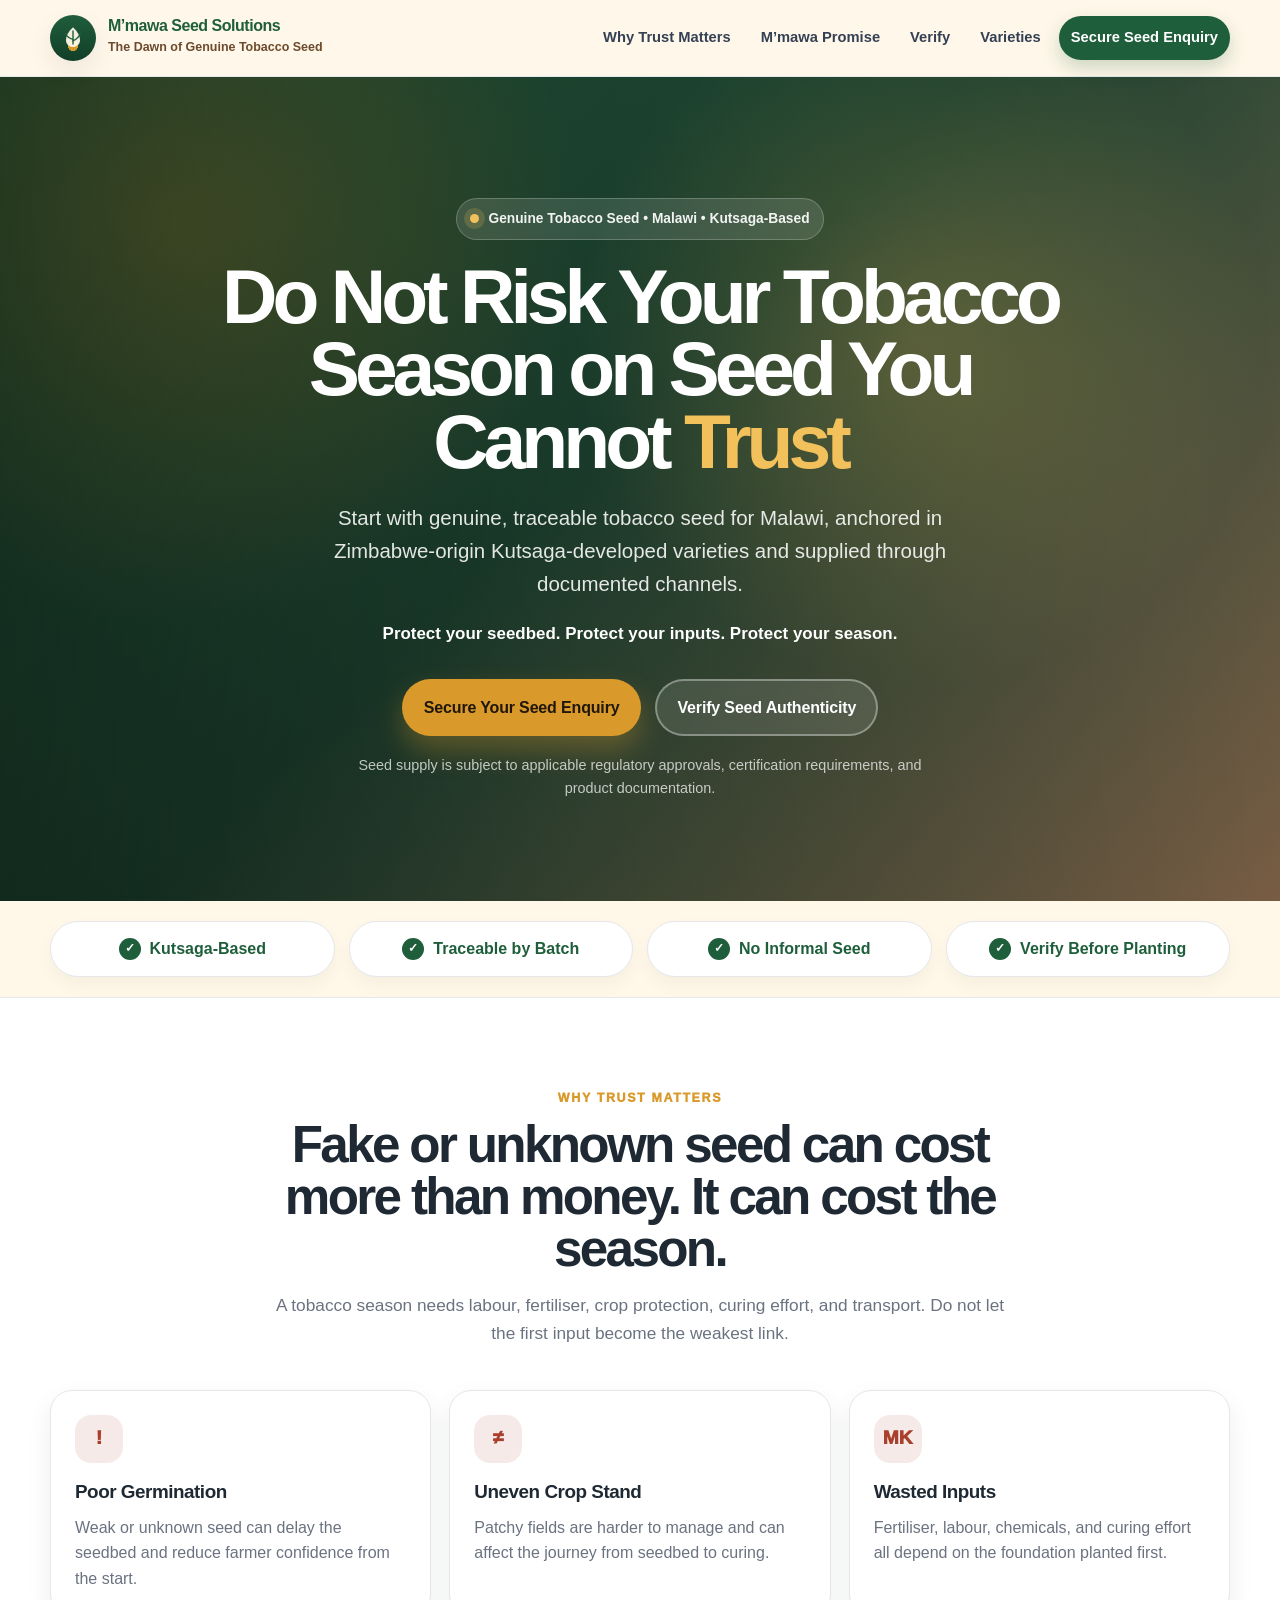
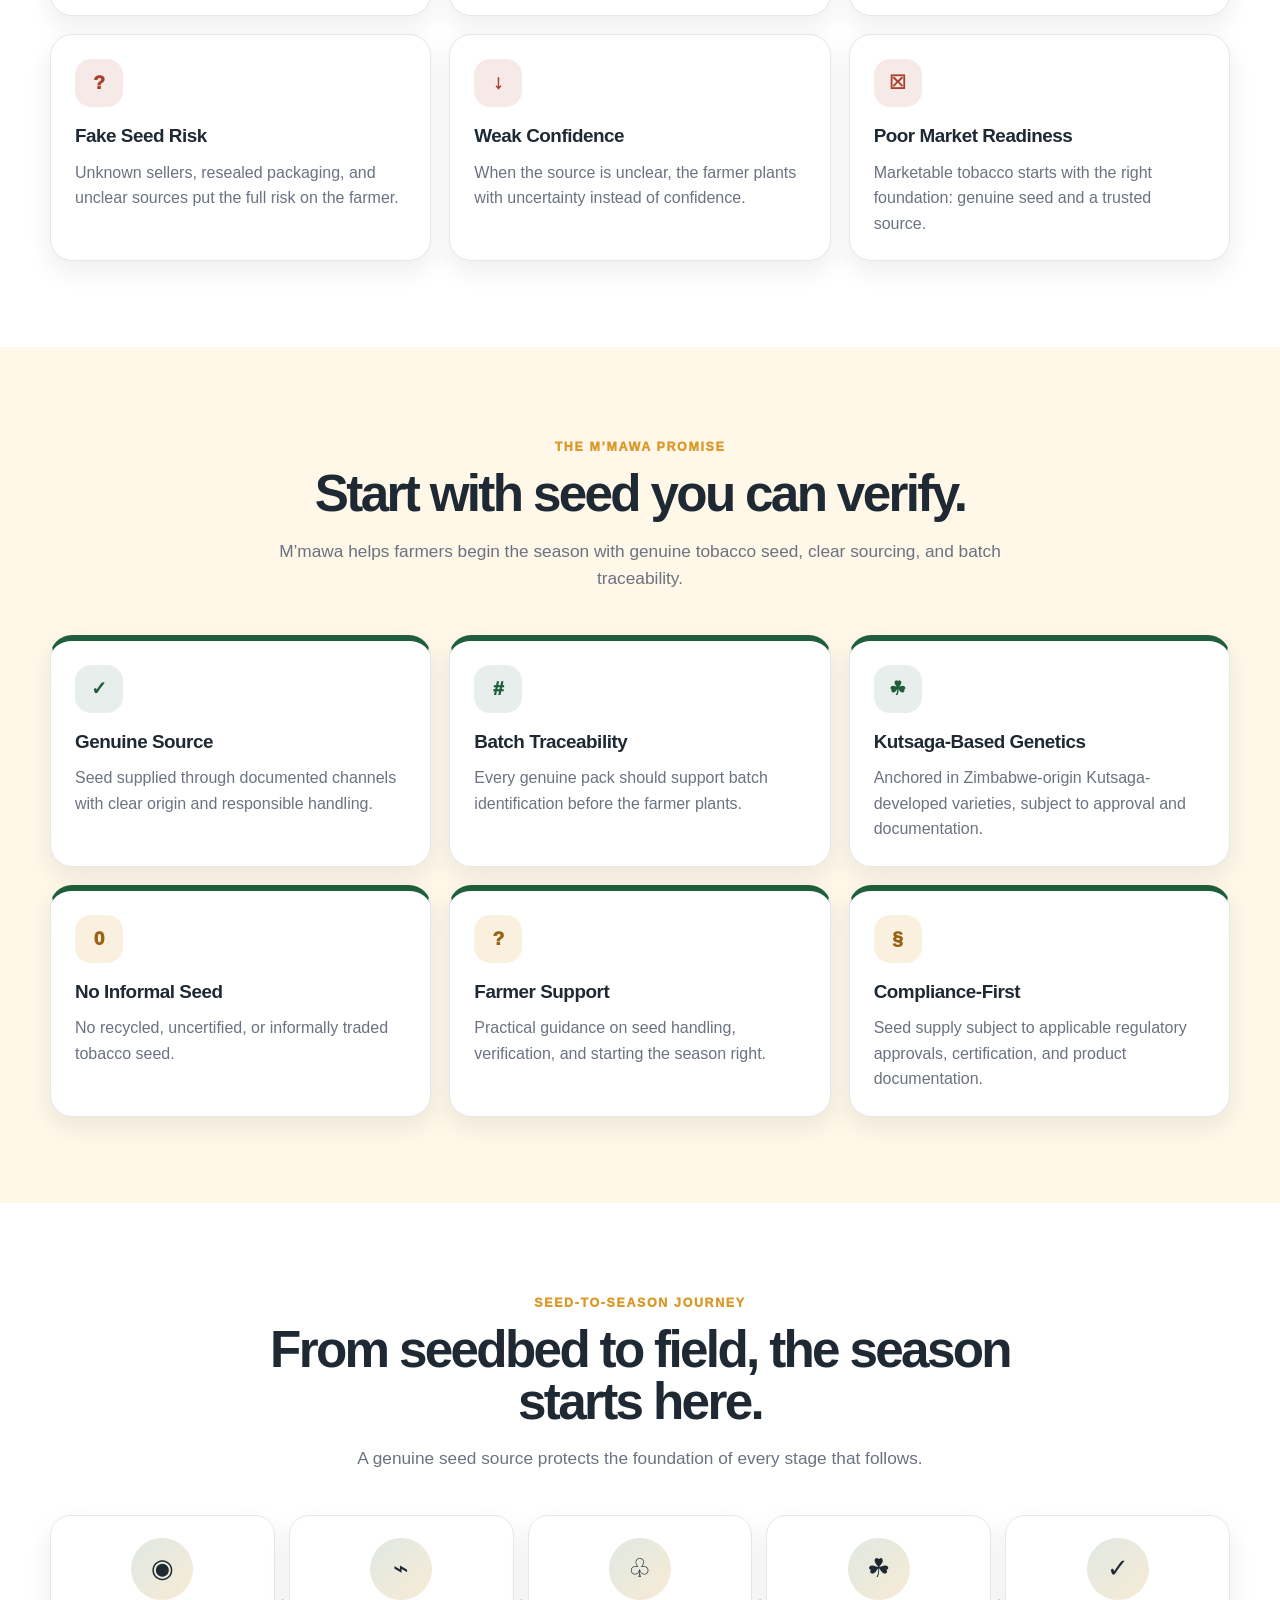
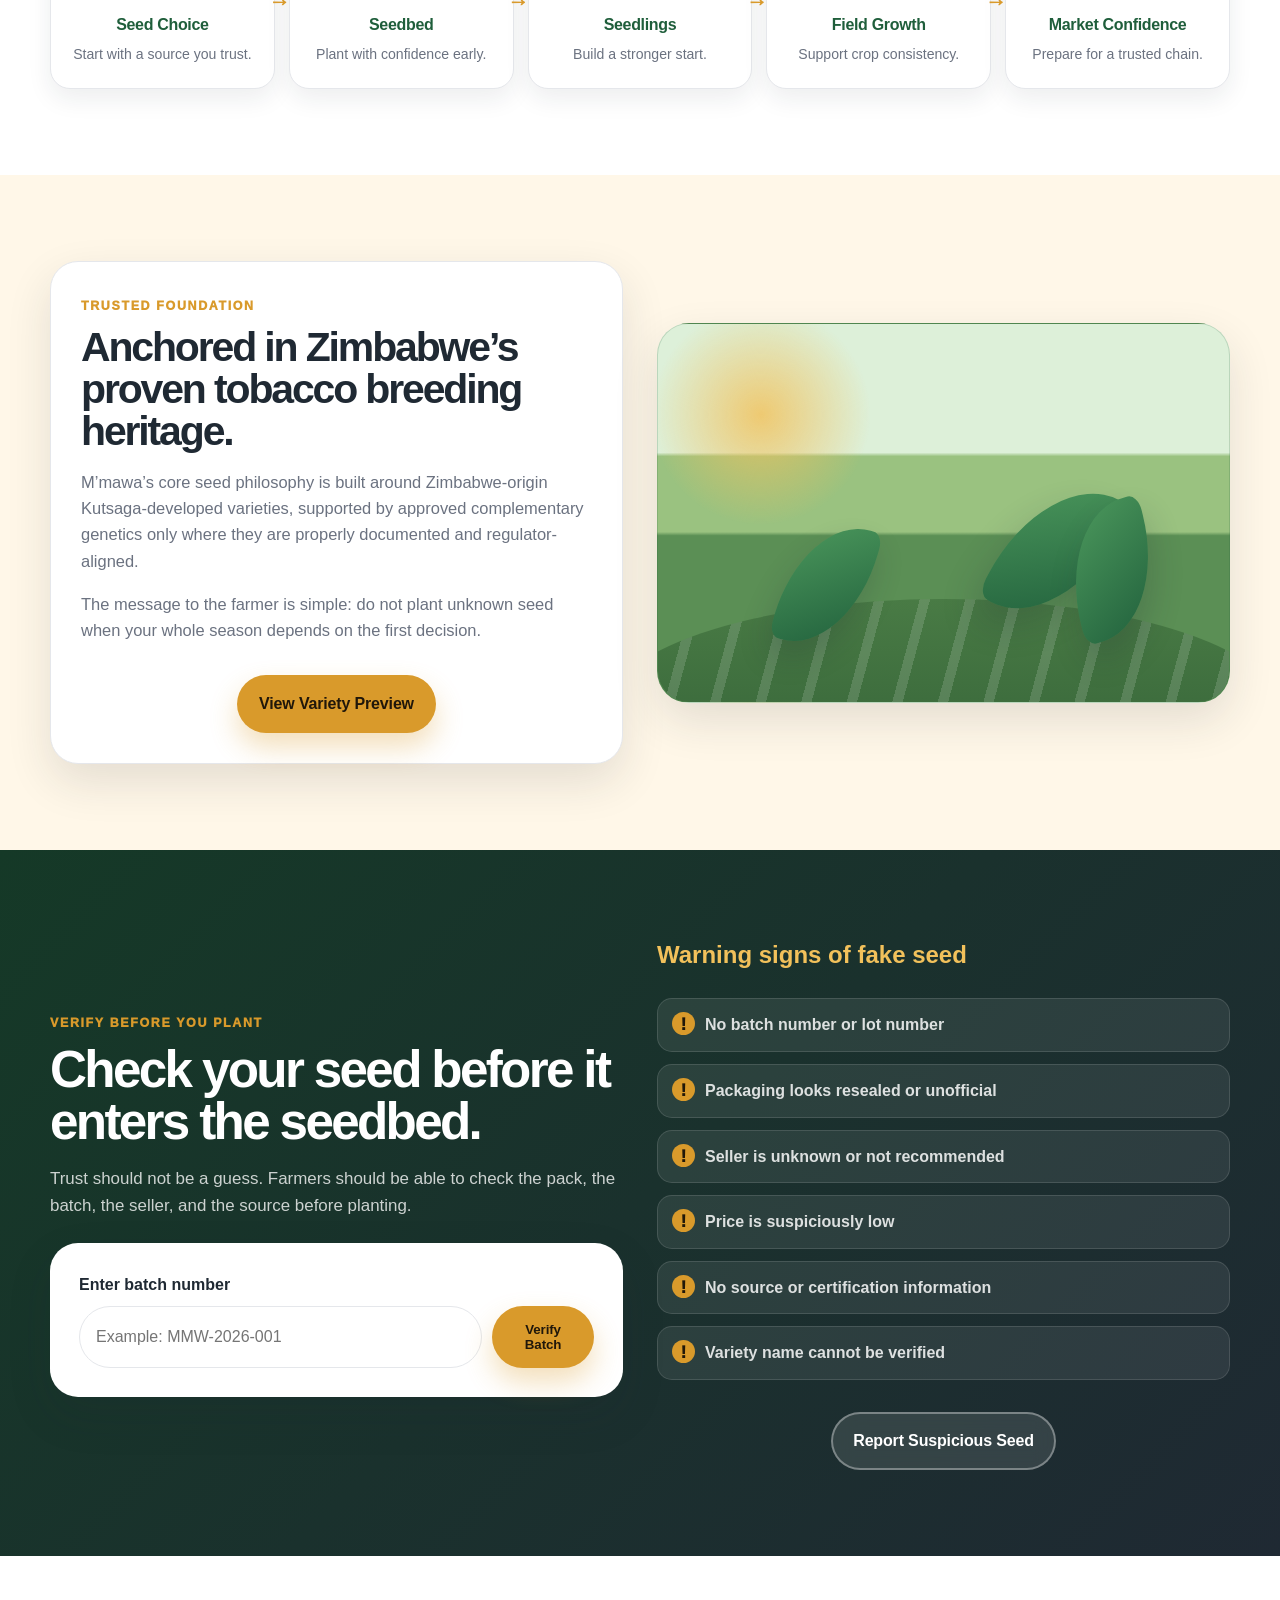
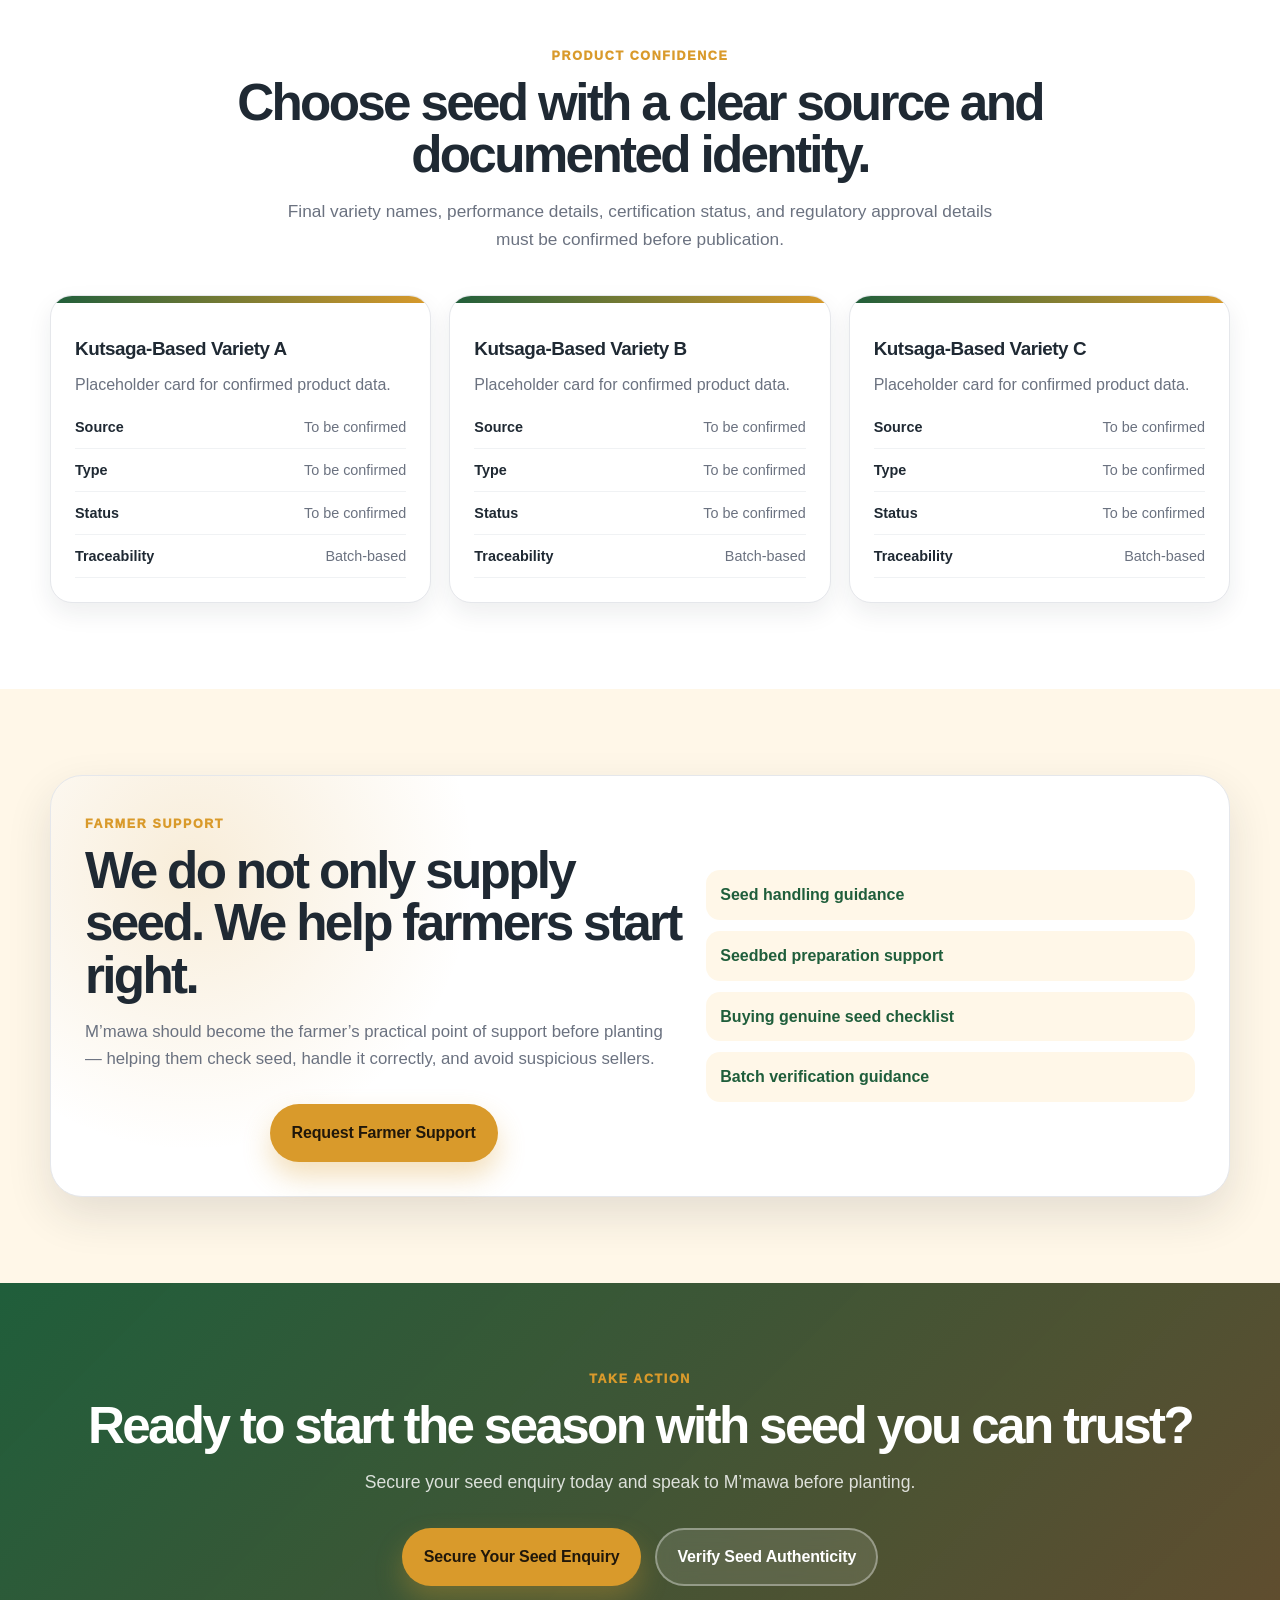
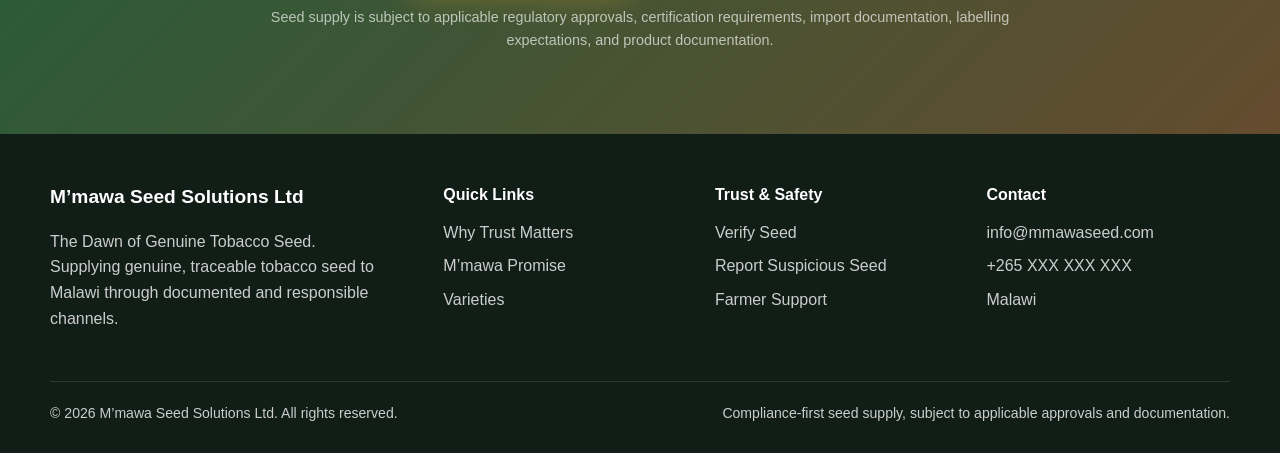
==== commit 02896527: "Layout: Remove story-card illustration from hero and center-align copy" ====
--- a/index.html
+++ b/index.html
@@ -199,10 +199,19 @@
       position: relative;
       z-index: 2;
       display: grid;
-      grid-template-columns: 1.02fr 0.98fr;
+      grid-template-columns: 1fr;
       align-items: center;
       gap: 42px;
       padding: 74px 0 54px;
+      max-width: 850px;
+      margin: 0 auto;
+    }
+
+    .hero-copy {
+      display: flex;
+      flex-direction: column;
+      align-items: center;
+      text-align: center;
     }
 
     .eyebrow {
@@ -241,13 +250,13 @@
 
     .hero-sub {
       max-width: 650px;
-      margin: 24px 0 0;
+      margin: 24px auto 0;
       font-size: clamp(1.03rem, 2vw, 1.28rem);
       color: rgba(255,255,255,0.88);
     }
 
     .hero-promise {
-      margin: 19px 0 0;
+      margin: 19px auto 0;
       font-size: 1.06rem;
       font-weight: 900;
       color: white;
@@ -258,6 +267,7 @@
       flex-wrap: wrap;
       gap: 14px;
       margin-top: 32px;
+      justify-content: center;
     }
 
     .btn {
@@ -291,59 +301,10 @@
     }
 
     .hero-note {
-      margin-top: 18px;
+      margin: 18px auto 0;
       color: rgba(255,255,255,0.72);
       font-size: 0.9rem;
       max-width: 590px;
-    }
-
-    .story-card {
-      position: relative;
-      background: rgba(255, 247, 232, 0.96);
-      border: 1px solid rgba(255,255,255,0.5);
-      border-radius: 32px;
-      box-shadow: 0 30px 80px rgba(0,0,0,0.22);
-      overflow: hidden;
-      color: var(--charcoal);
-    }
-
-    .story-card-header {
-      padding: 20px 22px 10px;
-      display: flex;
-      align-items: center;
-      justify-content: space-between;
-      color: var(--green);
-      font-weight: 950;
-    }
-
-    .story-card-header small {
-      color: var(--brown);
-      font-weight: 800;
-    }
-
-    .hero-illustration {
-      width: 100%;
-      display: block;
-      aspect-ratio: 1.06 / 1;
-    }
-
-    .story-caption {
-      padding: 16px 22px 22px;
-      display: grid;
-      grid-template-columns: repeat(4, 1fr);
-      gap: 10px;
-    }
-
-    .story-mini {
-      background: white;
-      border: 1px solid rgba(229, 231, 235, 0.86);
-      border-radius: 14px;
-      padding: 10px 9px;
-      text-align: center;
-      font-weight: 900;
-      color: var(--green);
-      font-size: 0.78rem;
-      box-shadow: 0 6px 15px rgba(31, 41, 51, 0.05);
     }
 
     .trust-strip {
@@ -837,10 +798,6 @@
       }
       .hero {
         min-height: auto;
-      }
-      .story-card {
-        max-width: 650px;
-        margin: 0 auto;
       }
       .trust-grid,
       .cards {
@@ -878,9 +835,6 @@
       .footer-grid {
         grid-template-columns: 1fr;
       }
-      .story-caption {
-        grid-template-columns: 1fr 1fr;
-      }
       .section {
         padding: 62px 0;
       }
@@ -949,121 +903,6 @@
           </div>
           <p class="hero-note">Seed supply is subject to applicable regulatory approvals, certification requirements, and product documentation.</p>
         </div>
-
-        <aside class="story-card" aria-label="Illustration showing seed to tobacco crop journey">
-          <div class="story-card-header">
-            <span>Seed-to-Season Story</span>
-            <small>Trust before planting</small>
-          </div>
-
-          <svg class="hero-illustration" viewBox="0 0 760 720" role="img" aria-labelledby="story-title story-desc" xmlns="http://www.w3.org/2000/svg">
-            <title id="story-title">African farmer planting seed and inspecting tobacco crop</title>
-            <desc id="story-desc">A dawn farm illustration showing a plain seed pack, careful planting, seedlings, mature tobacco leaves, and farmer confidence.</desc>
-            <defs>
-              <linearGradient id="sky" x1="0" x2="0" y1="0" y2="1">
-                <stop offset="0%" stop-color="#F5C86B"/>
-                <stop offset="45%" stop-color="#FDE7A0"/>
-                <stop offset="100%" stop-color="#C6DFB3"/>
-              </linearGradient>
-              <linearGradient id="field" x1="0" x2="1" y1="0" y2="1">
-                <stop stop-color="#5D9B56"/>
-                <stop offset="1" stop-color="#1F5E3B"/>
-              </linearGradient>
-              <linearGradient id="leaf" x1="0" x2="1" y1="0" y2="1">
-                <stop stop-color="#69B96D"/>
-                <stop offset="1" stop-color="#1F5E3B"/>
-              </linearGradient>
-              <filter id="shadow" x="-20%" y="-20%" width="140%" height="140%">
-                <feDropShadow dx="0" dy="14" stdDeviation="14" flood-color="#1F2933" flood-opacity=".22"/>
-              </filter>
-            </defs>
-
-            <rect width="760" height="720" fill="url(#sky)"/>
-            <circle cx="132" cy="112" r="68" fill="#F8B942" opacity=".94"/>
-            <circle cx="132" cy="112" r="108" fill="#F8B942" opacity=".18"/>
-            <path d="M0 285 C135 245 225 295 340 264 C462 231 563 250 760 216 L760 720 L0 720 Z" fill="#7DB66B"/>
-            <path d="M0 378 C180 323 315 383 460 342 C590 306 680 328 760 300 L760 720 L0 720 Z" fill="url(#field)"/>
-
-            <!-- field rows -->
-            <g opacity=".32" stroke="#FFF7E8" stroke-width="6">
-              <path d="M70 720 C150 590 215 492 318 382"/>
-              <path d="M195 720 C245 585 300 488 390 362"/>
-              <path d="M330 720 C350 575 404 472 480 338"/>
-              <path d="M502 720 C495 573 542 454 610 324"/>
-              <path d="M654 720 C615 565 650 435 704 310"/>
-            </g>
-
-            <!-- seed pack -->
-            <g filter="url(#shadow)" transform="translate(90 360)">
-              <rect x="0" y="0" width="132" height="176" rx="19" fill="#FFF7E8"/>
-              <rect x="16" y="19" width="100" height="46" rx="14" fill="#1F5E3B"/>
-              <circle cx="66" cy="108" r="32" fill="#D99A2B" opacity=".88"/>
-              <path d="M66 82C52 94 47 106 47 117c0 13 9 22 19 22s19-9 19-22c0-11-5-23-19-35Z" fill="#1F5E3B"/>
-              <path d="M66 96v32" stroke="#FFF7E8" stroke-width="3" stroke-linecap="round"/>
-              <rect x="24" y="150" width="84" height="9" rx="4.5" fill="#E9D9B9"/>
-            </g>
-
-            <!-- farmer planting -->
-            <g transform="translate(230 320)">
-              <circle cx="90" cy="38" r="31" fill="#7A4D31"/>
-              <path d="M57 39c22-31 54-31 75 0c-27 10-52 10-75 0Z" fill="#D99A2B"/>
-              <path d="M60 76 C96 57 135 74 150 118 L166 168 L116 180 L96 126 L76 184 L34 174 L48 118 C51 98 53 85 60 76Z" fill="#FFF7E8"/>
-              <path d="M48 118 C20 132 4 153 0 184" stroke="#7A4D31" stroke-width="16" stroke-linecap="round"/>
-              <path d="M137 121 C165 130 187 149 203 172" stroke="#7A4D31" stroke-width="16" stroke-linecap="round"/>
-              <path d="M49 178 L28 265" stroke="#2E3A2F" stroke-width="20" stroke-linecap="round"/>
-              <path d="M116 178 L138 265" stroke="#2E3A2F" stroke-width="20" stroke-linecap="round"/>
-              <ellipse cx="114" cy="286" rx="43" ry="10" fill="#1F2933" opacity=".24"/>
-            </g>
-
-            <!-- seed trail / seedlings -->
-            <g transform="translate(250 560)">
-              <ellipse cx="0" cy="24" rx="7" ry="4" fill="#6B4A2D"/>
-              <ellipse cx="38" cy="18" rx="7" ry="4" fill="#6B4A2D"/>
-              <ellipse cx="76" cy="27" rx="7" ry="4" fill="#6B4A2D"/>
-              <g transform="translate(126 -10)">
-                <path d="M20 58 C15 38 15 24 21 4" stroke="#1F5E3B" stroke-width="5" stroke-linecap="round"/>
-                <path d="M20 32 C0 25 0 10 18 18" fill="#4EA35A"/>
-                <path d="M20 37 C42 25 42 10 22 18" fill="#2F7A4C"/>
-              </g>
-              <g transform="translate(185 -22) scale(1.14)">
-                <path d="M20 58 C15 38 15 24 21 4" stroke="#1F5E3B" stroke-width="5" stroke-linecap="round"/>
-                <path d="M20 32 C0 25 0 10 18 18" fill="#4EA35A"/>
-                <path d="M20 37 C42 25 42 10 22 18" fill="#2F7A4C"/>
-              </g>
-            </g>
-
-            <!-- mature tobacco plants -->
-            <g transform="translate(535 330)">
-              <path d="M72 310 L72 76" stroke="#1B4E33" stroke-width="9" stroke-linecap="round"/>
-              <path d="M72 144 C26 100 5 58 59 91 C85 108 92 133 72 144Z" fill="url(#leaf)"/>
-              <path d="M76 158 C130 99 169 70 139 132 C123 165 96 174 76 158Z" fill="url(#leaf)"/>
-              <path d="M72 211 C12 164 -14 121 55 155 C90 172 97 199 72 211Z" fill="url(#leaf)"/>
-              <path d="M78 226 C144 164 184 144 151 203 C130 240 101 243 78 226Z" fill="url(#leaf)"/>
-              <path d="M72 286 C30 251 8 218 58 237 C84 247 93 273 72 286Z" fill="url(#leaf)"/>
-              <path d="M78 294 C124 255 153 242 136 283 C122 315 99 315 78 294Z" fill="url(#leaf)"/>
-
-              <path d="M-18 318 L-18 136" stroke="#1B4E33" stroke-width="7" stroke-linecap="round"/>
-              <path d="M-18 182 C-60 148 -78 117 -31 140 C-7 152 0 174 -18 182Z" fill="url(#leaf)" opacity=".92"/>
-              <path d="M-14 197 C34 151 61 136 40 183 C27 213 5 215 -14 197Z" fill="url(#leaf)" opacity=".92"/>
-              <path d="M-18 252 C-55 221 -75 196 -31 212 C-7 221 1 243 -18 252Z" fill="url(#leaf)" opacity=".92"/>
-            </g>
-
-            <!-- confidence badge, graphical no text -->
-            <g transform="translate(518 96)" filter="url(#shadow)">
-              <circle cx="74" cy="74" r="64" fill="#FFF7E8"/>
-              <circle cx="74" cy="74" r="48" fill="#1F5E3B" opacity=".11"/>
-              <path d="M47 76l17 17l38-44" fill="none" stroke="#1F5E3B" stroke-width="12" stroke-linecap="round" stroke-linejoin="round"/>
-              <circle cx="74" cy="74" r="64" fill="none" stroke="#D99A2B" stroke-width="8"/>
-            </g>
-          </svg>
-
-          <div class="story-caption" aria-hidden="true">
-            <div class="story-mini">Seed</div>
-            <div class="story-mini">Seedbed</div>
-            <div class="story-mini">Crop</div>
-            <div class="story-mini">Confidence</div>
-          </div>
-        </aside>
       </div>
     </section>
 
